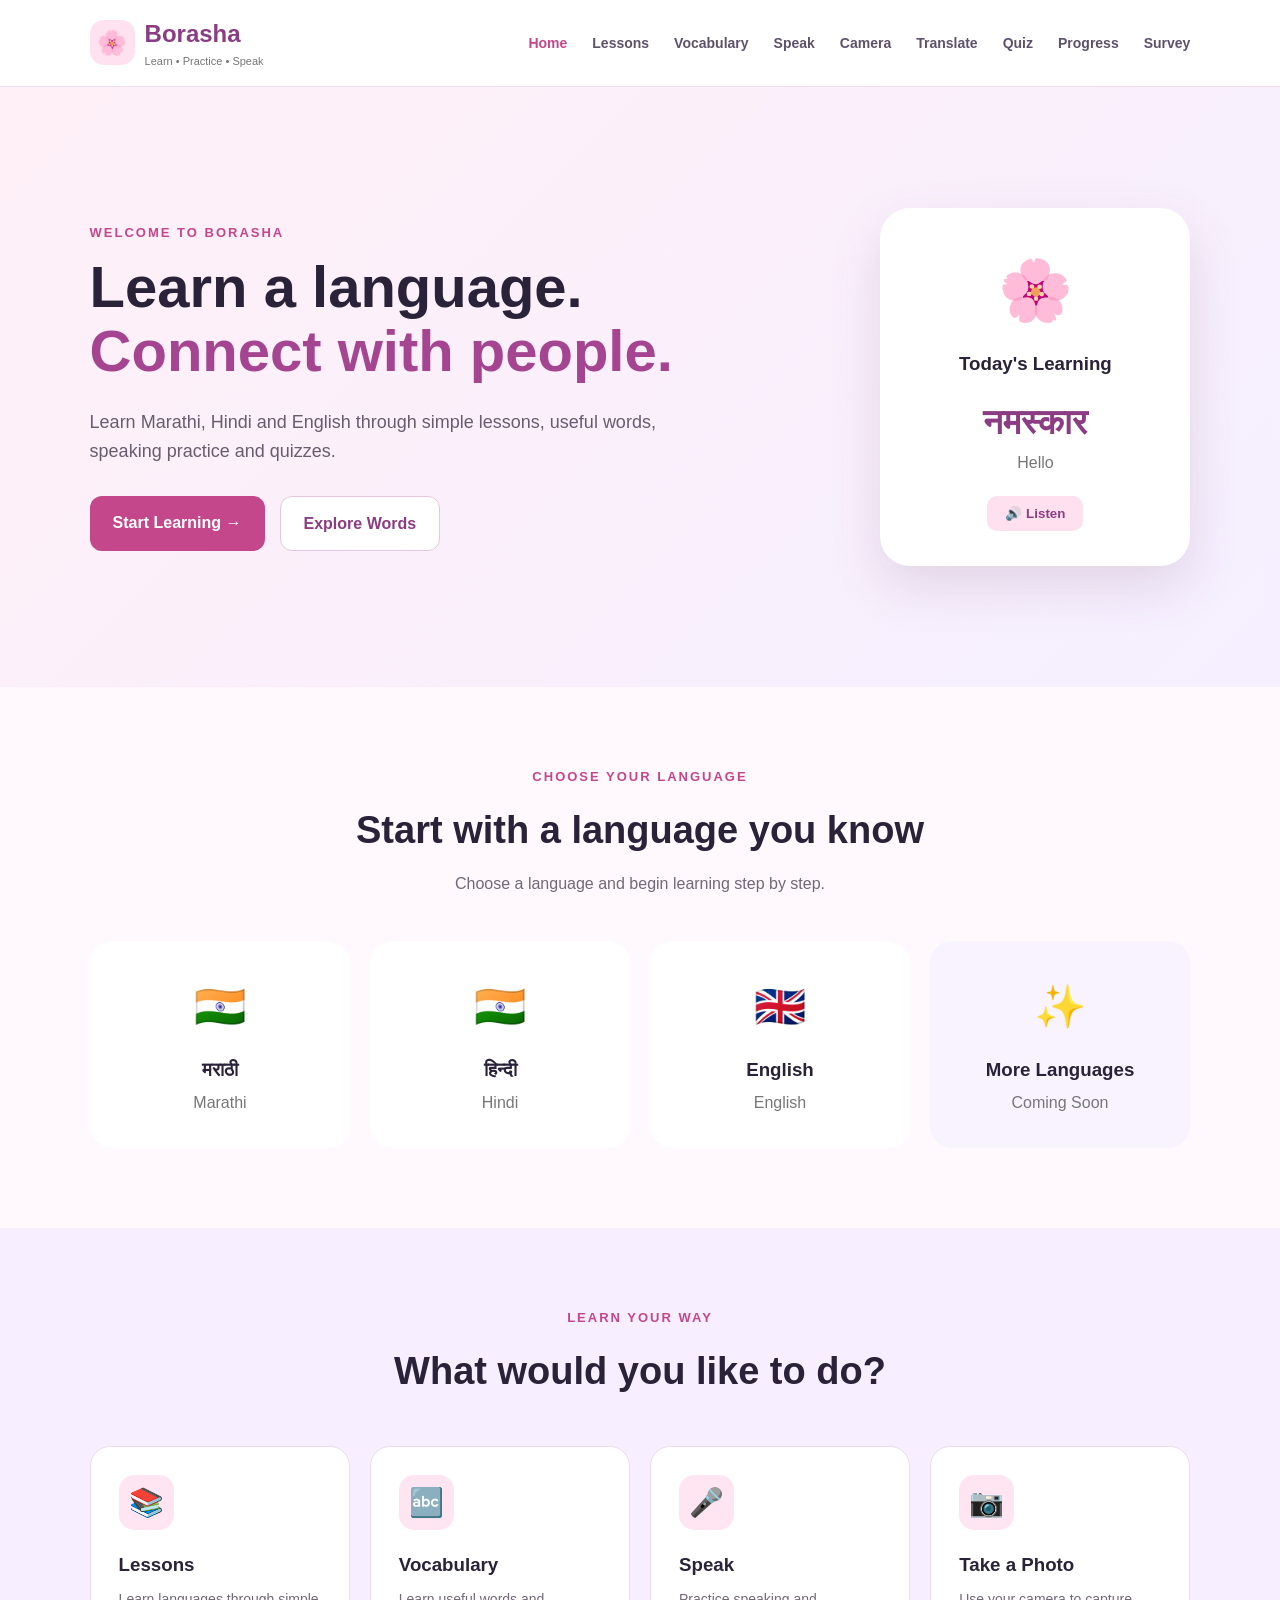
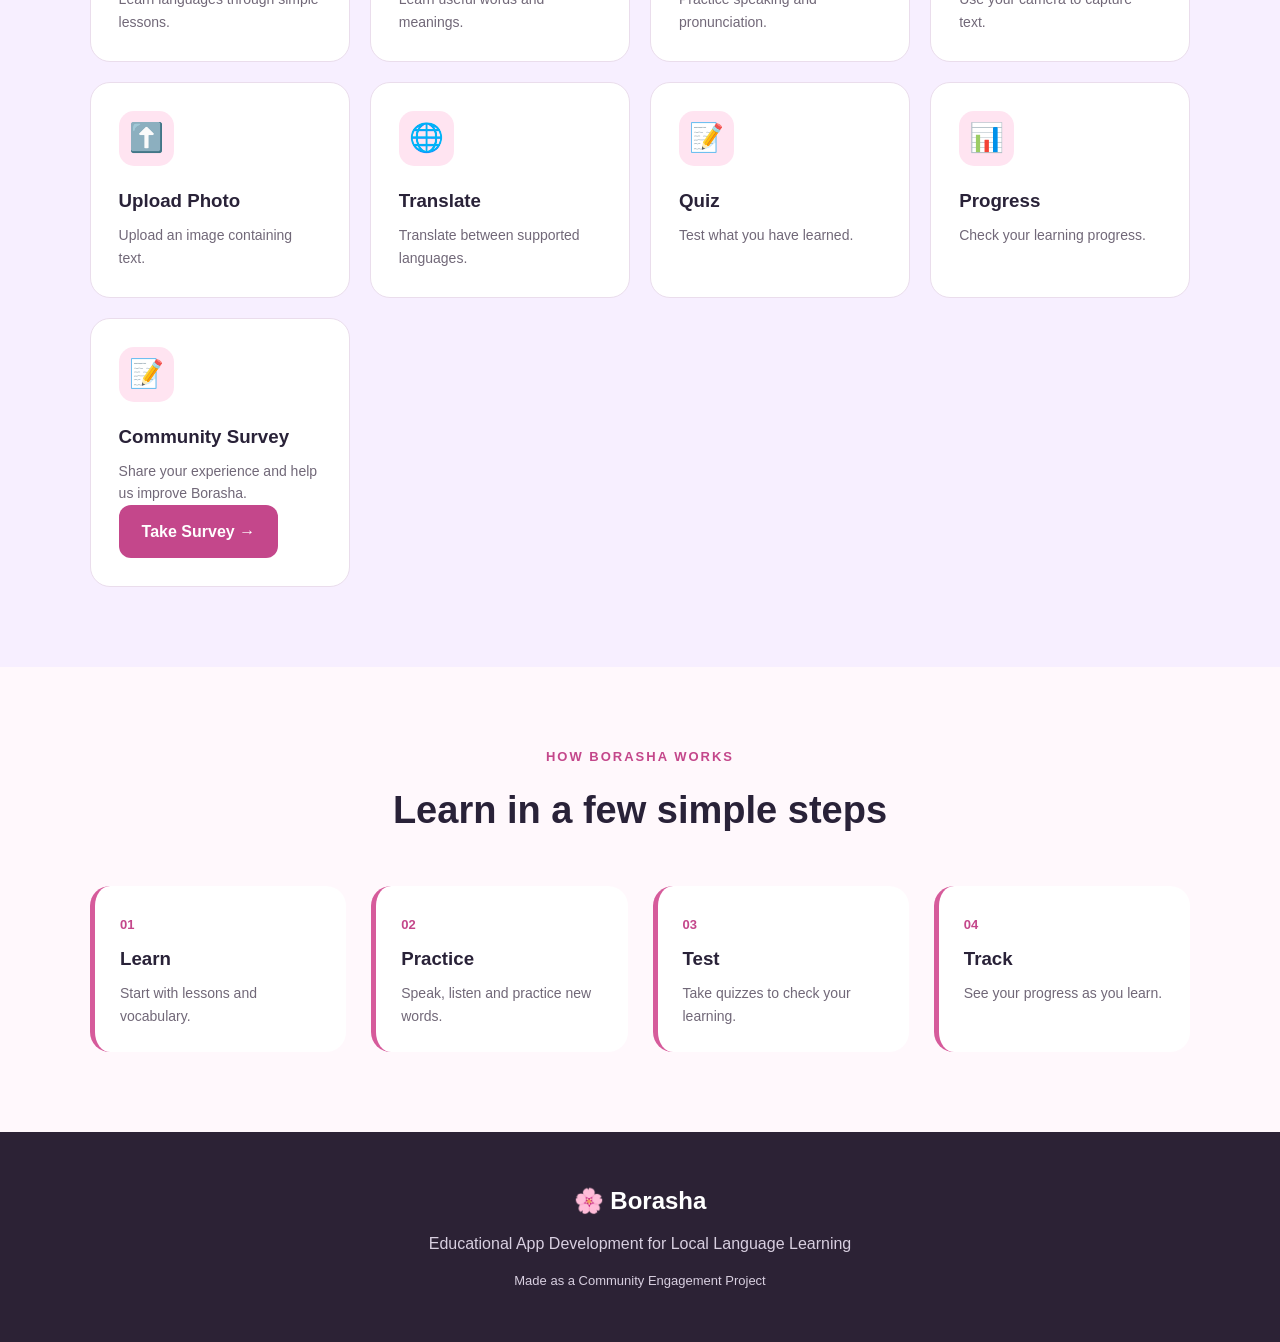
==== index.html @ 523ef082 "Fix Borasha home page layout Updated HTML structure and content for better clarity and organization." ====
<!DOCTYPE html>
<html lang="en">

<head>

    <!-- This tells the browser that the page uses modern HTML -->
    <meta charset="UTF-8">

    <!-- This makes the website responsive on mobile devices -->
    <meta name="viewport" content="width=device-width, initial-scale=1.0">

    <!-- Title displayed on the browser tab -->
    <title>Borasha | Local Language Learning</title>

    <!-- Connect our external CSS file -->
    <link rel="stylesheet" href="css/style.css">

</head>


<body>


    <!-- ================= HEADER ================= -->

    <header class="header">

        <!-- Borasha logo -->

        <div class="logo">

            <span class="logo-icon">🌸</span>

            <div>

                <h1>Borasha</h1>

                <p>
                    Learn • Practice • Speak
                </p>

            </div>

        </div>


        <!-- ================= NAVIGATION MENU ================= -->

        <nav class="navbar">

            <a href="index.html" class="active">
                Home
            </a>

            <a href="lessons.html">
                Lessons
            </a>

            <a href="vocabulary.html">
                Vocabulary
            </a>

            <a href="practice.html">
                Speak
            </a>

            <a href="camera.html">
                Camera
            </a>

            <a href="translator.html">
                Translate
            </a>

            <a href="quiz.html">
                Quiz
            </a>

            <a href="progress.html">
                Progress
            </a>

            <a href="survey.html">
                Survey
            </a>

        </nav>

    </header>


    <!-- ================= MAIN CONTENT ================= -->

    <main>


        <!-- ================= HERO SECTION ================= -->

        <section class="hero">

            <div class="hero-content">

                <p class="small-title">
                    WELCOME TO BORASHA
                </p>


                <h2>

                    Learn a language.

                    <span>
                        Connect with people.
                    </span>

                </h2>


                <p class="hero-text">

                    Learn Marathi, Hindi and English through simple
                    lessons, useful words, speaking practice and quizzes.

                </p>


                <!-- Hero buttons -->

                <div class="hero-buttons">

                    <a
                        href="lessons.html"
                        class="primary-button">

                        Start Learning →

                    </a>


                    <a
                        href="vocabulary.html"
                        class="secondary-button">

                        Explore Words

                    </a>

                </div>

            </div>


            <!-- ================= HERO LEARNING CARD ================= -->

            <div class="hero-card">

                <div class="flower">
                    🌸
                </div>


                <h3>
                    Today's Learning
                </h3>


                <p>
                    नमस्कार
                </p>


                <span>
                    Hello
                </span>


                <button onclick="speakText('नमस्कार')">

                    🔊 Listen

                </button>

            </div>

        </section>


        <!-- ================= LANGUAGE SECTION ================= -->

        <section class="section">


            <div class="section-heading">

                <p class="small-title">
                    CHOOSE YOUR LANGUAGE
                </p>


                <h2>
                    Start with a language you know
                </h2>


                <p>
                    Choose a language and begin learning step by step.
                </p>

            </div>


            <!-- Language cards -->

            <div class="language-grid">


                <!-- Marathi -->

                <div
                    class="language-card"
                    onclick="selectLanguage('Marathi')">

                    <div class="language-icon">
                        🇮🇳
                    </div>


                    <h3>
                        मराठी
                    </h3>


                    <p>
                        Marathi
                    </p>

                </div>


                <!-- Hindi -->

                <div
                    class="language-card"
                    onclick="selectLanguage('Hindi')">

                    <div class="language-icon">
                        🇮🇳
                    </div>


                    <h3>
                        हिन्दी
                    </h3>


                    <p>
                        Hindi
                    </p>

                </div>


                <!-- English -->

                <div
                    class="language-card"
                    onclick="selectLanguage('English')">

                    <div class="language-icon">
                        🇬🇧
                    </div>


                    <h3>
                        English
                    </h3>


                    <p>
                        English
                    </p>

                </div>


                <!-- Coming soon -->

                <div class="language-card coming-soon">

                    <div class="language-icon">
                        ✨
                    </div>


                    <h3>
                        More Languages
                    </h3>


                    <p>
                        Coming Soon
                    </p>

                </div>

            </div>

        </section>


        <!-- ================= FEATURES SECTION ================= -->

        <section class="section colored-section">


            <div class="section-heading">

                <p class="small-title">
                    LEARN YOUR WAY
                </p>


                <h2>
                    What would you like to do?
                </h2>

            </div>


            <!-- ================= FEATURE GRID ================= -->

            <div class="feature-grid">


                <!-- Lessons -->

                <a
                    href="lessons.html"
                    class="feature-card">

                    <div class="feature-icon">
                        📚
                    </div>


                    <h3>
                        Lessons
                    </h3>


                    <p>
                        Learn languages through simple lessons.
                    </p>

                </a>


                <!-- Vocabulary -->

                <a
                    href="vocabulary.html"
                    class="feature-card">

                    <div class="feature-icon">
                        🔤
                    </div>


                    <h3>
                        Vocabulary
                    </h3>


                    <p>
                        Learn useful words and meanings.
                    </p>

                </a>


                <!-- Speaking -->

                <a
                    href="practice.html"
                    class="feature-card">

                    <div class="feature-icon">
                        🎤
                    </div>


                    <h3>
                        Speak
                    </h3>


                    <p>
                        Practice speaking and pronunciation.
                    </p>

                </a>


                <!-- Camera -->

                <a
                    href="camera.html"
                    class="feature-card">

                    <div class="feature-icon">
                        📷
                    </div>


                    <h3>
                        Take a Photo
                    </h3>


                    <p>
                        Use your camera to capture text.
                    </p>

                </a>


                <!-- Upload Photo -->

                <a
                    href="camera.html"
                    class="feature-card">

                    <div class="feature-icon">
                        ⬆️
                    </div>


                    <h3>
                        Upload Photo
                    </h3>


                    <p>
                        Upload an image containing text.
                    </p>

                </a>


                <!-- Translator -->

                <a
                    href="translator.html"
                    class="feature-card">

                    <div class="feature-icon">
                        🌐
                    </div>


                    <h3>
                        Translate
                    </h3>


                    <p>
                        Translate between supported languages.
                    </p>

                </a>


                <!-- Quiz -->

                <a
                    href="quiz.html"
                    class="feature-card">

                    <div class="feature-icon">
                        📝
                    </div>


                    <h3>
                        Quiz
                    </h3>


                    <p>
                        Test what you have learned.
                    </p>

                </a>


                <!-- Progress -->

                <a
                    href="progress.html"
                    class="feature-card">

                    <div class="feature-icon">
                        📊
                    </div>


                    <h3>
                        Progress
                    </h3>


                    <p>
                        Check your learning progress.
                    </p>

                </a>


                <!-- ================= COMMUNITY SURVEY ================= -->

                <div class="feature-card">

                    <div class="feature-icon">
                        📝
                    </div>


                    <h3>
                        Community Survey
                    </h3>


                    <p>
                        Share your experience and help us improve Borasha.
                    </p>


                    <a
                        href="survey.html"
                        class="primary-button">

                        Take Survey →

                    </a>

                </div>


            </div>

        </section>


        <!-- ================= HOW BORASHA WORKS ================= -->

        <section class="section">


            <div class="section-heading">

                <p class="small-title">
                    HOW BORASHA WORKS
                </p>


                <h2>
                    Learn in a few simple steps
                </h2>

            </div>


            <!-- Steps container -->

            <div class="steps">


                <!-- Step 01 -->

                <div class="step">

                    <span>
                        01
                    </span>


                    <h3>
                        Learn
                    </h3>


                    <p>
                        Start with lessons and vocabulary.
                    </p>

                </div>


                <!-- Step 02 -->

                <div class="step">

                    <span>
                        02
                    </span>


                    <h3>
                        Practice
                    </h3>


                    <p>
                        Speak, listen and practice new words.
                    </p>

                </div>


                <!-- Step 03 -->

                <div class="step">

                    <span>
                        03
                    </span>


                    <h3>
                        Test
                    </h3>


                    <p>
                        Take quizzes to check your learning.
                    </p>

                </div>


                <!-- Step 04 -->

                <div class="step">

                    <span>
                        04
                    </span>


                    <h3>
                        Track
                    </h3>


                    <p>
                        See your progress as you learn.
                    </p>

                </div>


            </div>

        </section>

    </main>


    <!-- ================= FOOTER ================= -->

    <footer class="footer">


        <h2>
            🌸 Borasha
        </h2>


        <p>
            Educational App Development for Local Language Learning
        </p>


        <p class="footer-small">
            Made as a Community Engagement Project
        </p>


    </footer>


    <!-- Connect JavaScript -->

    <script src="js/script.js"></script>


</body>

</html>
---- css/style.css ----
/* =========================================================
   BORASHA - MAIN STYLE SHEET
   This file controls the design and appearance of the website.
   ========================================================= */


/* ================= BASIC RESET ================= */

/* Remove default spacing from all elements */
* {
    margin: 0;
    padding: 0;
    box-sizing: border-box;/* =========================================================
   BORASHA INTERACTIVE LESSON PAGE
   ========================================================= */


/* Lesson page header */

.lesson-learning-header {

    padding: 60px 7%;

    text-align: center;

    background: #f8edff;

}


.lesson-learning-header h2 {

    font-size: 42px;

    color: #292238;

    margin: 10px 0;

}


.lesson-learning-header p {

    color: #716878;

}


/* Main lesson area */

.lesson-learning-container {

    max-width: 1000px;

    margin: auto;

    padding: 50px 7%;

}


/* Learning cards */

.learning-card {

    background: white;

    padding: 30px;

    margin-bottom: 30px;

    border-radius: 20px;

    border: 1px solid #eaddec;

    box-shadow:
        0 8px 25px rgba(80, 50, 90, 0.08);

}


.learning-card h2 {

    color: #292238;

    margin-bottom: 10px;

}


.learning-intro {

    color: #716878;

    margin-bottom: 20px;

}


/* Word list */

.word-list {

    display: grid;

    grid-template-columns:
        repeat(2, 1fr);

    gap: 18px;

}


.word-card {

    display: flex;

    justify-content: space-between;

    align-items: center;

    gap: 15px;

    padding: 20px;

    background: #fff0f7;

    border: 1px solid #f1b3cf;

    border-radius: 15px;

}


.word-card h3 {

    margin-bottom: 8px;

    color: #292238;

}


.word-card p {

    margin: 4px 0;

    color: #716878;

}


/* Listen button */

.listen-button {

    border: none;

    background: #c4478b;

    color: white;

    padding: 10px 14px;

    border-radius: 10px;

    cursor: pointer;

    white-space: nowrap;

}


.listen-button:hover {

    opacity: 0.9;

}


/* Sentences */

.sentence-list {

    display: grid;

    gap: 18px;

}


.sentence-card {

    padding: 20px;

    background: #f8edff;

    border-radius: 15px;

    border-left: 5px solid #c4478b;

}


.sentence-card h3 {

    color: #292238;

    margin-bottom: 8px;

}


.sentence-card p {

    color: #716878;

    margin: 5px 0;

}


/* Practice */

.practice-card {

    background: #fff7fb;

}


#questionText {

    font-size: 19px;

    font-weight: bold;

    color: #292238;

    margin: 20px 0;

}


.answer-buttons {

    display: grid;

    grid-template-columns:
        repeat(2, 1fr);

    gap: 15px;

}


.answer-button {

    padding: 14px;

    border: 1px solid #d9a7c2;

    background: white;

    border-radius: 12px;

    cursor: pointer;

    font-size: 16px;

}


.answer-button:hover {

    background: #ffe1ef;

}


.practice-result {

    margin-top: 20px;

    font-weight: bold;

}


.practice-result.correct {

    color: #248a5b;

}


.practice-result.wrong {

    color: #c4478b;

}


/* Complete lesson */

.lesson-complete-box {

    text-align: center;

    padding: 35px;

    background: #ffe1ef;

    border: 1px solid #e68ab6;

    border-radius: 20px;

    margin-bottom: 30px;

}


.lesson-complete-box h2 {

    color: #292238;

}


.lesson-complete-box p {

    color: #716878;

}


.lesson-complete-button {

    border: none;

    background: #c4478b;

    color: white;

    padding: 13px 22px;

    border-radius: 10px;

    cursor: pointer;

    font-size: 16px;

}


.lesson-complete-button:hover {

    opacity: 0.9;

}


#completionMessage {

    color: #b13273;

    font-weight: bold;

    margin-top: 15px;

}


/* Back to lessons */

.back-to-lessons {

    text-align: center;

    margin: 30px 0;

}


/* Mobile design */

@media (max-width: 700px) {

    .lesson-learning-header h2 {

        font-size: 32px;

    }


    .word-list {

        grid-template-columns: 1fr;

    }


    .answer-buttons {

        grid-template-columns: 1fr;

    }


    .word-card {

        align-items: flex-start;

        flex-direction: column;

    }

}
}


/* Basic body design */
body {
    font-family: Arial, Helvetica, sans-serif;
    background: #fff8fc;
    color: #292238;
    line-height: 1.6;
}


/* Remove underline from links */
a {
    text-decoration: none;
    color: inherit;
}


/* ================= HEADER ================= */

.header {
    width: 100%;
    min-height: 75px;

    display: flex;
    align-items: center;
    justify-content: space-between;

    padding: 15px 7%;

    background-color: white;

    border-bottom: 1px solid #f1ddec;

    position: sticky;
    top: 0;
    z-index: 100;
}


/* Logo area */
.logo {
    display: flex;
    align-items: center;
    gap: 10px;
}


/* Flower icon */
.logo-icon {
    width: 45px;
    height: 45px;

    display: flex;
    align-items: center;
    justify-content: center;

    background: #ffe1f0;

    border-radius: 14px;

    font-size: 24px;
}


/* Logo title */
.logo h1 {
    font-size: 24px;
    color: #8b3d83;
}


/* Small text under logo */
.logo p {
    font-size: 11px;
    color: #777;
}


/* Navigation */
.navbar {
    display: flex;
    gap: 25px;
}


/* Navigation links */
.navbar a {
    font-size: 14px;
    font-weight: bold;
    color: #5e526b;

    transition: 0.3s;
}


/* Navigation hover effect */
.navbar a:hover,
.navbar a.active {
    color: #c4478b;
}


/* ================= HERO ================= */

.hero {
    min-height: 600px;

    padding: 80px 7%;

    display: flex;
    align-items: center;
    justify-content: space-between;
    gap: 50px;

    background:
        linear-gradient(
            135deg,
            #fff0f7,
            #f5efff
        );
}


/* Hero content */
.hero-content {
    max-width: 650px;
}


/* Small uppercase title */
.small-title {
    color: #c4478b;
    font-size: 13px;
    font-weight: bold;
    letter-spacing: 2px;
    margin-bottom: 12px;
}


/* Main hero heading */
.hero h2 {
    font-size: 58px;
    line-height: 1.1;
    margin-bottom: 25px;
}


/* Colored heading part */
.hero h2 span {
    display: block;
    color: #a54491;
}


/* Hero paragraph */
.hero-text {
    max-width: 570px;

    font-size: 18px;

    color: #665d6e;

    margin-bottom: 30px;
}


/* Hero buttons */
.hero-buttons {
    display: flex;
    gap: 15px;
    flex-wrap: wrap;
}


/* Main button */
.primary-button,
.secondary-button {
    padding: 14px 23px;

    border-radius: 12px;

    font-weight: bold;

    display: inline-block;

    transition: 0.3s;
}


/* Pink button */
.primary-button {
    background: #c4478b;
    color: white;
}


/* Pink button hover */
.primary-button:hover {
    background: #a93674;
    transform: translateY(-2px);
}


/* White button */
.secondary-button {
    background: white;

    color: #8b3d83;

    border: 1px solid #e3c8df;
}


/* White button hover */
.secondary-button:hover {
    transform: translateY(-2px);
}


/* ================= HERO CARD ================= */

.hero-card {
    width: 310px;

    padding: 35px;

    background: white;

    border-radius: 30px;

    text-align: center;

    box-shadow: 0 20px 50px rgba(110, 65, 100, 0.15);
}


/* Flower inside hero card */
.flower {
    font-size: 60px;
    margin-bottom: 10px;
}


.hero-card h3 {
    margin-bottom: 15px;
}


.hero-card p {
    font-size: 35px;
    font-weight: bold;
    color: #8b3d83;
}


.hero-card span {
    display: block;

    color: #777;

    margin-bottom: 20px;
}


/* Listen button */
.hero-card button {
    border: none;

    background: #ffe0ef;

    color: #8b3d83;

    padding: 10px 18px;

    border-radius: 10px;

    cursor: pointer;

    font-weight: bold;
}


/* ================= GENERAL SECTIONS ================= */

.section {
    padding: 80px 7%;
}


/* Section heading */
.section-heading {
    text-align: center;

    max-width: 700px;

    margin: 0 auto 45px;
}


.section-heading h2 {
    font-size: 38px;

    margin-bottom: 10px;
}


.section-heading p:not(.small-title) {
    color: #716878;
}


/* ================= LANGUAGE CARDS ================= */

.language-grid {
    display: grid;

    grid-template-columns: repeat(4, 1fr);

    gap: 20px;

    max-width: 1100px;

    margin: auto;
}


.language-card {
    padding: 30px 20px;

    background: white;

    border-radius: 22px;

    text-align: center;

    border: 2px solid transparent;

    cursor: pointer;

    transition: 0.3s;
}


.language-card:hover {
    transform: translateY(-7px);

    border-color: #efb6d6;

    box-shadow: 0 15px 30px rgba(120, 70, 120, 0.12);
}


.language-icon {
    font-size: 42px;

    margin-bottom: 15px;
}


.language-card h3 {
    margin-bottom: 5px;
}


.language-card p {
    color: #777;
}


/* Coming soon card */
.coming-soon {
    background: #f8f3ff;
}


/* ================= COLORED SECTION ================= */

.colored-section {
    background: #f7efff;
}


/* ================= FEATURE GRID ================= */

.feature-grid {
    display: grid;

    grid-template-columns: repeat(4, 1fr);

    gap: 20px;
}


.feature-card {
    background: white;

    padding: 28px;

    border-radius: 20px;

    border: 1px solid #eaddec;

    transition: 0.3s;
}


.feature-card:hover {
    transform: translateY(-6px);

    box-shadow: 0 15px 30px rgba(110, 65, 100, 0.12);
}


.feature-icon {
    width: 55px;
    height: 55px;

    display: flex;
    align-items: center;
    justify-content: center;

    background: #ffe4f1;

    border-radius: 15px;

    font-size: 28px;

    margin-bottom: 20px;
}


.feature-card h3 {
    margin-bottom: 8px;
}


.feature-card p {
    color: #716878;

    font-size: 14px;
}


/* ================= STEPS ================= */

.steps {
    max-width: 1100px;

    margin: auto;

    display: grid;

    grid-template-columns: repeat(4, 1fr);

    gap: 25px;
}


.step {
    padding: 25px;

    background: white;

    border-radius: 20px;

    border-left: 5px solid #d65b9b;
}


.step span {
    color: #c4478b;

    font-size: 13px;

    font-weight: bold;
}


.step h3 {
    margin: 8px 0;
}


.step p {
    color: #716878;

    font-size: 14px;
}


/* ================= FOOTER ================= */

.footer {
    background: #2c2235;

    color: white;

    text-align: center;

    padding: 50px 20px;
}


.footer h2 {
    margin-bottom: 10px;
}


.footer p {
    color: #d8cfe0;
}


.footer-small {
    margin-top: 15px;

    font-size: 13px;
}


/* ================= RESPONSIVE DESIGN ================= */

/* Tablet */
@media (max-width: 900px) {

    .hero {
        flex-direction: column;

        text-align: center;
    }


    .hero-text {
        margin-left: auto;
        margin-right: auto;
    }


    .hero-buttons {
        justify-content: center;
    }


    .language-grid {
        grid-template-columns: repeat(2, 1fr);
    }


    .feature-grid {
        grid-template-columns: repeat(2, 1fr);
    }


    .steps {
        grid-template-columns: repeat(2, 1fr);
    }


    .navbar {
        display: none;
    }

}


/* Mobile */
@media (max-width: 600px) {

    .header {
        padding: 12px 5%;
    }


    .hero {
        padding: 60px 5%;
    }


    .hero h2 {
        font-size: 40px;
    }


    .hero-card {
        width: 100%;
        max-width: 310px;
    }


    .section {
        padding: 60px 5%;
    }


    .section-heading h2 {
        font-size: 30px;
    }


    .language-grid,
    .feature-grid,
    .steps {
        grid-template-columns: 1fr;
    }

}
/* =========================================================
   BORASHA COMMUNITY SURVEY
   Styles for the Google Form survey page
   ========================================================= */


/* Main survey section */

.survey-section {

    padding: 70px 7%;

    background:
        linear-gradient(
            135deg,
            #fff0f7,
            #f5efff
        );

    min-height: 100vh;

}


/* Survey introduction */

.survey-header {

    max-width: 850px;

    margin: 0 auto 35px;

    text-align: center;

}


/* Small heading */

.survey-label {

    color: #c4478b;

    font-size: 13px;

    font-weight: bold;

    letter-spacing: 2px;

    margin-bottom: 10px;

}


/* Main survey heading */

.survey-header h2 {

    font-size: 42px;

    color: #292238;

    margin-bottom: 18px;

}


/* Survey description */

.survey-subtitle {

    max-width: 700px;

    margin: 0 auto 18px;

    font-size: 18px;

    color: #665d6e;

}


/* Marathi and Hindi text */

.survey-language {

    max-width: 750px;

    margin: 10px auto;

    font-size: 16px;

    color: #665d6e;

}


/* Feedback note */

.survey-note {

    max-width: 650px;

    margin: 30px auto 0;

    padding: 18px 25px;

    background: white;

    border-left: 5px solid #c4478b;

    border-radius: 12px;

    box-shadow: 0 5px 20px rgba(80, 50, 90, 0.08);

}


.survey-note strong {

    color: #a54491;

    font-size: 17px;

}


.survey-note p {

    margin-top: 5px;

    color: #665d6e;

}


/* Google Form container */

.google-form-container {

    width: 100%;

    max-width: 900px;

    margin: 0 auto;

    background: white;

    border-radius: 18px;

    overflow: hidden;

    box-shadow:
        0 10px 35px rgba(80, 50, 90, 0.12);

}


/* Google Form */

.google-form-container iframe {

    display: block;

    width: 100%;

    min-height: 1900px;

    border: none;

}


/* Survey page responsive design */

@media (max-width: 900px) {

    .survey-section {

        padding: 60px 5%;

    }

    .survey-header h2 {

        font-size: 34px;

    }

    .google-form-container iframe {

        min-height: 2000px;

    }

}


@media (max-width: 600px) {

    .survey-section {

        padding: 45px 4%;

    }

    .survey-header h2 {

        font-size: 28px;

    }

    .survey-subtitle {

        font-size: 16px;

    }

    .survey-language {

        font-size: 15px;

    }

    .survey-note {

        padding: 15px;

    }

    .google-form-container {

        border-radius: 12px;

    }

    .google-form-container iframe {

        min-height: 2100px;

    }

}
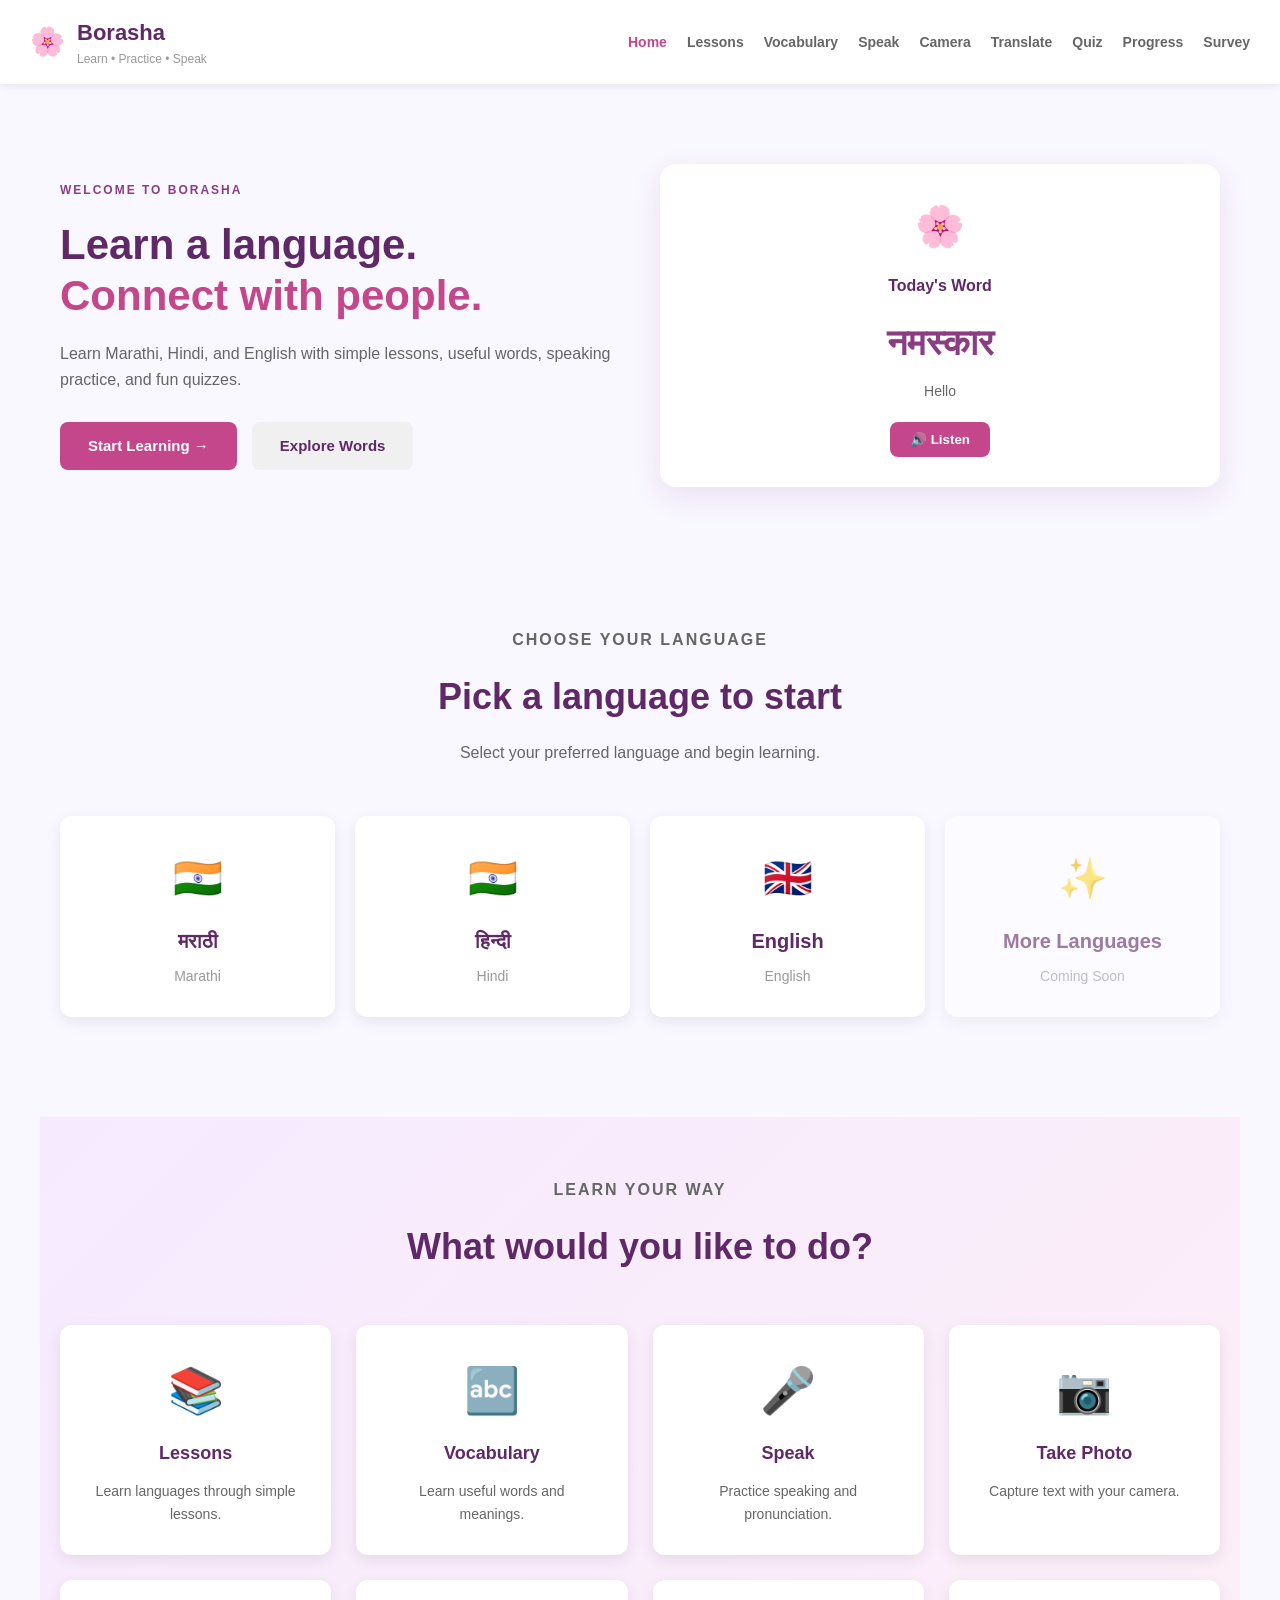
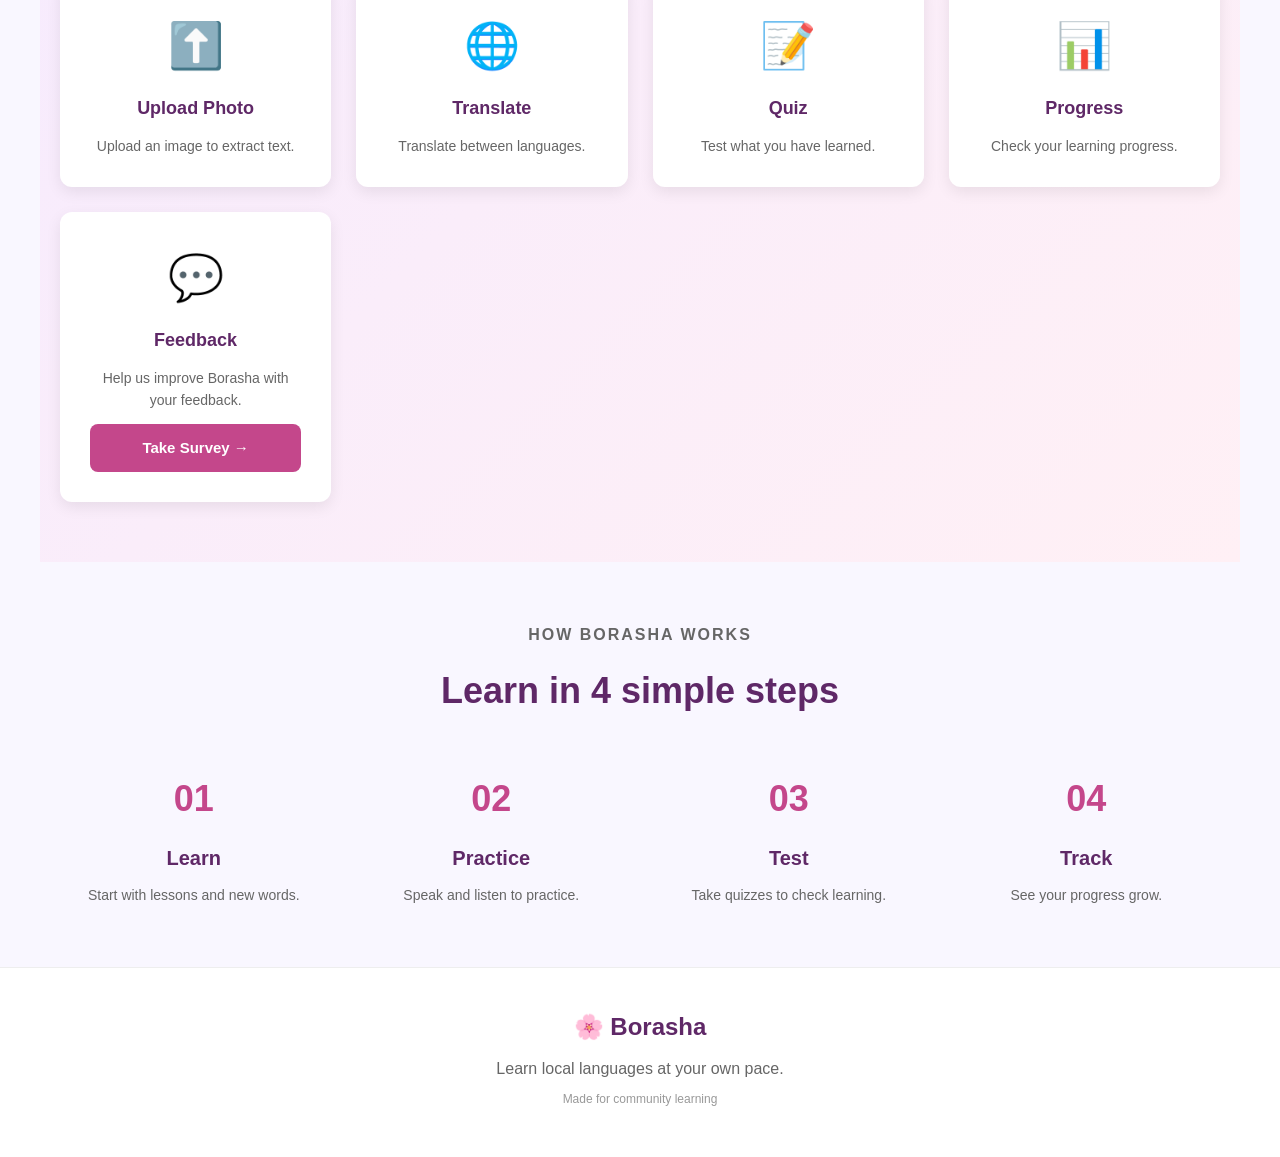
==== commit d8d14b89: "index file Updated the title, added styles, and improved layout for header and sections." ====
--- a/index.html
+++ b/index.html
@@ -1,699 +1,593 @@
 <!DOCTYPE html>
 <html lang="en">
-
 <head>
-
-    <!-- This tells the browser that the page uses modern HTML -->
     <meta charset="UTF-8">
-
-    <!-- This makes the website responsive on mobile devices -->
     <meta name="viewport" content="width=device-width, initial-scale=1.0">
-
-    <!-- Title displayed on the browser tab -->
-    <title>Borasha | Local Language Learning</title>
-
-    <!-- Connect our external CSS file -->
-    <link rel="stylesheet" href="css/style.css">
-
+    <title>Borasha | Learn Local Languages</title>
+
+    <style>
+        * {
+            margin: 0;
+            padding: 0;
+            box-sizing: border-box;
+        }
+
+        body {
+            font-family: 'Segoe UI', Tahoma, Geneva, Verdana, sans-serif;
+            background: #f9f7ff;
+            color: #333;
+            line-height: 1.6;
+        }
+
+        header {
+            background: white;
+            padding: 15px 30px;
+            display: flex;
+            justify-content: space-between;
+            align-items: center;
+            box-shadow: 0 2px 8px rgba(0, 0, 0, 0.08);
+            position: sticky;
+            top: 0;
+            z-index: 100;
+        }
+
+        .logo {
+            display: flex;
+            align-items: center;
+            gap: 12px;
+        }
+
+        .logo h1 {
+            font-size: 22px;
+            color: #5f2867;
+            margin: 0;
+        }
+
+        .logo p {
+            font-size: 12px;
+            color: #999;
+            margin: 0;
+        }
+
+        nav {
+            display: flex;
+            gap: 20px;
+            flex-wrap: wrap;
+        }
+
+        nav a {
+            text-decoration: none;
+            color: #666;
+            font-weight: 600;
+            font-size: 14px;
+            transition: all 0.3s;
+        }
+
+        nav a:hover,
+        nav a.active {
+            color: #c4478b;
+        }
+
+        main {
+            max-width: 1200px;
+            margin: 0 auto;
+        }
+
+        section {
+            padding: 60px 20px;
+        }
+
+        .hero {
+            display: grid;
+            grid-template-columns: 1fr 1fr;
+            gap: 40px;
+            align-items: center;
+            padding: 80px 20px;
+        }
+
+        .hero-content h2 {
+            font-size: 42px;
+            color: #5f2867;
+            margin: 20px 0;
+            line-height: 1.2;
+        }
+
+        .hero-content h2 span {
+            color: #c4478b;
+        }
+
+        .label {
+            color: #8b3d83;
+            font-weight: bold;
+            font-size: 12px;
+            letter-spacing: 2px;
+            text-transform: uppercase;
+            margin-bottom: 10px;
+        }
+
+        .hero-text {
+            font-size: 16px;
+            color: #666;
+            margin-bottom: 30px;
+        }
+
+        .button-group {
+            display: flex;
+            gap: 15px;
+            flex-wrap: wrap;
+        }
+
+        .btn {
+            padding: 12px 28px;
+            border: none;
+            border-radius: 8px;
+            text-decoration: none;
+            font-weight: bold;
+            cursor: pointer;
+            transition: all 0.3s;
+            display: inline-block;
+            font-size: 15px;
+        }
+
+        .btn-primary {
+            background: #c4478b;
+            color: white;
+        }
+
+        .btn-primary:hover {
+            background: #a83670;
+            transform: translateY(-2px);
+            box-shadow: 0 5px 15px rgba(196, 71, 139, 0.3);
+        }
+
+        .btn-secondary {
+            background: #f0f0f0;
+            color: #5f2867;
+        }
+
+        .btn-secondary:hover {
+            background: #e0e0e0;
+            transform: translateY(-2px);
+        }
+
+        .hero-card {
+            background: white;
+            border-radius: 16px;
+            padding: 30px;
+            text-align: center;
+            box-shadow: 0 10px 30px rgba(95, 40, 103, 0.1);
+        }
+
+        .hero-card .flower {
+            font-size: 40px;
+            margin-bottom: 15px;
+        }
+
+        .hero-card h3 {
+            color: #5f2867;
+            font-size: 16px;
+            margin-bottom: 15px;
+        }
+
+        .hero-card p {
+            font-size: 36px;
+            color: #8b3d83;
+            font-weight: bold;
+            margin-bottom: 8px;
+        }
+
+        .hero-card span {
+            display: block;
+            color: #666;
+            font-size: 14px;
+            margin-bottom: 20px;
+        }
+
+        .hero-card button {
+            background: #c4478b;
+            color: white;
+            border: none;
+            padding: 10px 20px;
+            border-radius: 8px;
+            cursor: pointer;
+            font-weight: bold;
+            transition: all 0.3s;
+        }
+
+        .hero-card button:hover {
+            background: #a83670;
+            transform: scale(1.05);
+        }
+
+        .section-heading {
+            text-align: center;
+            margin-bottom: 50px;
+        }
+
+        .section-heading h2 {
+            font-size: 36px;
+            color: #5f2867;
+            margin: 15px 0;
+        }
+
+        .section-heading p {
+            color: #666;
+            font-size: 16px;
+            max-width: 500px;
+            margin: 0 auto;
+        }
+
+        .language-grid {
+            display: grid;
+            grid-template-columns: repeat(auto-fit, minmax(200px, 1fr));
+            gap: 20px;
+            margin-bottom: 40px;
+        }
+
+        .language-card {
+            background: white;
+            padding: 30px 20px;
+            border-radius: 12px;
+            text-align: center;
+            cursor: pointer;
+            transition: all 0.3s;
+            box-shadow: 0 5px 15px rgba(0, 0, 0, 0.08);
+        }
+
+        .language-card:hover {
+            transform: translateY(-5px);
+            box-shadow: 0 10px 25px rgba(196, 71, 139, 0.2);
+            background: #f5eaff;
+        }
+
+        .language-card.coming-soon {
+            opacity: 0.6;
+            cursor: not-allowed;
+        }
+
+        .language-icon {
+            font-size: 40px;
+            margin-bottom: 15px;
+        }
+
+        .language-card h3 {
+            font-size: 20px;
+            color: #5f2867;
+            margin-bottom: 8px;
+        }
+
+        .language-card p {
+            color: #999;
+            font-size: 14px;
+        }
+
+        .colored-section {
+            background: linear-gradient(135deg, #f5eaff 0%, #fff0f5 100%);
+        }
+
+        .feature-grid {
+            display: grid;
+            grid-template-columns: repeat(auto-fit, minmax(250px, 1fr));
+            gap: 25px;
+        }
+
+        .feature-card {
+            background: white;
+            padding: 30px;
+            border-radius: 12px;
+            text-align: center;
+            text-decoration: none;
+            transition: all 0.3s;
+            box-shadow: 0 5px 15px rgba(0, 0, 0, 0.08);
+            display: flex;
+            flex-direction: column;
+            gap: 12px;
+        }
+
+        .feature-card:hover {
+            transform: translateY(-8px);
+            box-shadow: 0 15px 35px rgba(196, 71, 139, 0.2);
+        }
+
+        .feature-icon {
+            font-size: 45px;
+        }
+
+        .feature-card h3 {
+            color: #5f2867;
+            font-size: 18px;
+        }
+
+        .feature-card p {
+            color: #666;
+            font-size: 14px;
+        }
+
+        .steps {
+            display: grid;
+            grid-template-columns: repeat(auto-fit, minmax(200px, 1fr));
+            gap: 30px;
+        }
+
+        .step {
+            text-align: center;
+        }
+
+        .step span {
+            display: inline-block;
+            font-size: 36px;
+            font-weight: bold;
+            color: #c4478b;
+            margin-bottom: 15px;
+        }
+
+        .step h3 {
+            color: #5f2867;
+            font-size: 20px;
+            margin-bottom: 10px;
+        }
+
+        .step p {
+            color: #666;
+            font-size: 14px;
+        }
+
+        footer {
+            background: white;
+            text-align: center;
+            padding: 40px 20px;
+            border-top: 1px solid #eee;
+            color: #666;
+        }
+
+        footer h2 {
+            color: #5f2867;
+            margin-bottom: 10px;
+            font-size: 24px;
+        }
+
+        footer p {
+            margin-bottom: 8px;
+        }
+
+        .footer-small {
+            font-size: 12px;
+            color: #999;
+        }
+
+        @media (max-width: 768px) {
+            .hero {
+                grid-template-columns: 1fr;
+                padding: 40px 20px;
+            }
+
+            .hero-content h2 {
+                font-size: 28px;
+            }
+
+            nav {
+                gap: 10px;
+                font-size: 12px;
+            }
+
+            nav a {
+                font-size: 12px;
+            }
+
+            .section-heading h2 {
+                font-size: 28px;
+            }
+
+            .button-group {
+                flex-direction: column;
+            }
+
+            .btn {
+                width: 100%;
+                text-align: center;
+            }
+
+            section {
+                padding: 40px 15px;
+            }
+        }
+    </style>
 </head>
-
-
 <body>
 
-
-    <!-- ================= HEADER ================= -->
-
-    <header class="header">
-
-        <!-- Borasha logo -->
-
+    <header>
         <div class="logo">
-
-            <span class="logo-icon">🌸</span>
-
+            <span style="font-size: 28px;">🌸</span>
             <div>
-
                 <h1>Borasha</h1>
-
-                <p>
-                    Learn • Practice • Speak
+                <p>Learn • Practice • Speak</p>
+            </div>
+        </div>
+
+        <nav>
+            <a href="index.html" class="active">Home</a>
+            <a href="lessons.html">Lessons</a>
+            <a href="vocabulary.html">Vocabulary</a>
+            <a href="practice.html">Speak</a>
+            <a href="camera.html">Camera</a>
+            <a href="translator.html">Translate</a>
+            <a href="quiz.html">Quiz</a>
+            <a href="progress.html">Progress</a>
+            <a href="survey.html">Survey</a>
+        </nav>
+    </header>
+
+    <main>
+
+        <!-- Hero Section -->
+        <section class="hero">
+            <div class="hero-content">
+                <p class="label">Welcome to Borasha</p>
+
+                <h2>Learn a language.<br><span>Connect with people.</span></h2>
+
+                <p class="hero-text">
+                    Learn Marathi, Hindi, and English with simple lessons, useful words, speaking practice, and fun quizzes.
                 </p>
 
-            </div>
-
-        </div>
-
-
-        <!-- ================= NAVIGATION MENU ================= -->
-
-        <nav class="navbar">
-
-            <a href="index.html" class="active">
-                Home
-            </a>
-
-            <a href="lessons.html">
-                Lessons
-            </a>
-
-            <a href="vocabulary.html">
-                Vocabulary
-            </a>
-
-            <a href="practice.html">
-                Speak
-            </a>
-
-            <a href="camera.html">
-                Camera
-            </a>
-
-            <a href="translator.html">
-                Translate
-            </a>
-
-            <a href="quiz.html">
-                Quiz
-            </a>
-
-            <a href="progress.html">
-                Progress
-            </a>
-
-            <a href="survey.html">
-                Survey
-            </a>
-
-        </nav>
-
-    </header>
-
-
-    <!-- ================= MAIN CONTENT ================= -->
-
-    <main>
-
-
-        <!-- ================= HERO SECTION ================= -->
-
-        <section class="hero">
-
-            <div class="hero-content">
-
-                <p class="small-title">
-                    WELCOME TO BORASHA
-                </p>
-
-
-                <h2>
-
-                    Learn a language.
-
-                    <span>
-                        Connect with people.
-                    </span>
-
-                </h2>
-
-
-                <p class="hero-text">
-
-                    Learn Marathi, Hindi and English through simple
-                    lessons, useful words, speaking practice and quizzes.
-
-                </p>
-
-
-                <!-- Hero buttons -->
-
-                <div class="hero-buttons">
-
-                    <a
-                        href="lessons.html"
-                        class="primary-button">
-
-                        Start Learning →
-
-                    </a>
-
-
-                    <a
-                        href="vocabulary.html"
-                        class="secondary-button">
-
-                        Explore Words
-
-                    </a>
-
-                </div>
-
-            </div>
-
-
-            <!-- ================= HERO LEARNING CARD ================= -->
+                <div class="button-group">
+                    <a href="lessons.html" class="btn btn-primary">Start Learning →</a>
+                    <a href="vocabulary.html" class="btn btn-secondary">Explore Words</a>
+                </div>
+            </div>
 
             <div class="hero-card">
-
-                <div class="flower">
-                    🌸
-                </div>
-
-
-                <h3>
-                    Today's Learning
-                </h3>
-
-
-                <p>
-                    नमस्कार
-                </p>
-
-
-                <span>
-                    Hello
-                </span>
-
-
-                <button onclick="speakText('नमस्कार')">
-
-                    🔊 Listen
-
-                </button>
-
-            </div>
-
+                <div class="flower">🌸</div>
+                <h3>Today's Word</h3>
+                <p>नमस्कार</p>
+                <span>Hello</span>
+                <button onclick="speakText('नमस्कार')">🔊 Listen</button>
+            </div>
         </section>
 
-
-        <!-- ================= LANGUAGE SECTION ================= -->
-
-        <section class="section">
-
-
+        <!-- Choose Language Section -->
+        <section>
             <div class="section-heading">
-
-                <p class="small-title">
-                    CHOOSE YOUR LANGUAGE
-                </p>
-
-
-                <h2>
-                    Start with a language you know
-                </h2>
-
-
-                <p>
-                    Choose a language and begin learning step by step.
-                </p>
-
-            </div>
-
-
-            <!-- Language cards -->
+                <p class="label">Choose Your Language</p>
+                <h2>Pick a language to start</h2>
+                <p>Select your preferred language and begin learning.</p>
+            </div>
 
             <div class="language-grid">
-
-
-                <!-- Marathi -->
-
-                <div
-                    class="language-card"
-                    onclick="selectLanguage('Marathi')">
-
-                    <div class="language-icon">
-                        🇮🇳
-                    </div>
-
-
-                    <h3>
-                        मराठी
-                    </h3>
-
-
-                    <p>
-                        Marathi
-                    </p>
-
-                </div>
-
-
-                <!-- Hindi -->
-
-                <div
-                    class="language-card"
-                    onclick="selectLanguage('Hindi')">
-
-                    <div class="language-icon">
-                        🇮🇳
-                    </div>
-
-
-                    <h3>
-                        हिन्दी
-                    </h3>
-
-
-                    <p>
-                        Hindi
-                    </p>
-
-                </div>
-
-
-                <!-- English -->
-
-                <div
-                    class="language-card"
-                    onclick="selectLanguage('English')">
-
-                    <div class="language-icon">
-                        🇬🇧
-                    </div>
-
-
-                    <h3>
-                        English
-                    </h3>
-
-
-                    <p>
-                        English
-                    </p>
-
-                </div>
-
-
-                <!-- Coming soon -->
+                <div class="language-card" onclick="selectLanguage('Marathi')">
+                    <div class="language-icon">🇮🇳</div>
+                    <h3>मराठी</h3>
+                    <p>Marathi</p>
+                </div>
+
+                <div class="language-card" onclick="selectLanguage('Hindi')">
+                    <div class="language-icon">🇮🇳</div>
+                    <h3>हिन्दी</h3>
+                    <p>Hindi</p>
+                </div>
+
+                <div class="language-card" onclick="selectLanguage('English')">
+                    <div class="language-icon">🇬🇧</div>
+                    <h3>English</h3>
+                    <p>English</p>
+                </div>
 
                 <div class="language-card coming-soon">
-
-                    <div class="language-icon">
-                        ✨
-                    </div>
-
-
-                    <h3>
-                        More Languages
-                    </h3>
-
-
-                    <p>
-                        Coming Soon
-                    </p>
-
-                </div>
-
-            </div>
-
+                    <div class="language-icon">✨</div>
+                    <h3>More Languages</h3>
+                    <p>Coming Soon</p>
+                </div>
+            </div>
         </section>
 
-
-        <!-- ================= FEATURES SECTION ================= -->
-
-        <section class="section colored-section">
-
-
+        <!-- Features Section -->
+        <section class="colored-section">
             <div class="section-heading">
-
-                <p class="small-title">
-                    LEARN YOUR WAY
-                </p>
-
-
-                <h2>
-                    What would you like to do?
-                </h2>
-
-            </div>
-
-
-            <!-- ================= FEATURE GRID ================= -->
+                <p class="label">Learn Your Way</p>
+                <h2>What would you like to do?</h2>
+            </div>
 
             <div class="feature-grid">
-
-
-                <!-- Lessons -->
-
-                <a
-                    href="lessons.html"
-                    class="feature-card">
-
-                    <div class="feature-icon">
-                        📚
-                    </div>
-
-
-                    <h3>
-                        Lessons
-                    </h3>
-
-
-                    <p>
-                        Learn languages through simple lessons.
-                    </p>
-
-                </a>
-
-
-                <!-- Vocabulary -->
-
-                <a
-                    href="vocabulary.html"
-                    class="feature-card">
-
-                    <div class="feature-icon">
-                        🔤
-                    </div>
-
-
-                    <h3>
-                        Vocabulary
-                    </h3>
-
-
-                    <p>
-                        Learn useful words and meanings.
-                    </p>
-
-                </a>
-
-
-                <!-- Speaking -->
-
-                <a
-                    href="practice.html"
-                    class="feature-card">
-
-                    <div class="feature-icon">
-                        🎤
-                    </div>
-
-
-                    <h3>
-                        Speak
-                    </h3>
-
-
-                    <p>
-                        Practice speaking and pronunciation.
-                    </p>
-
-                </a>
-
-
-                <!-- Camera -->
-
-                <a
-                    href="camera.html"
-                    class="feature-card">
-
-                    <div class="feature-icon">
-                        📷
-                    </div>
-
-
-                    <h3>
-                        Take a Photo
-                    </h3>
-
-
-                    <p>
-                        Use your camera to capture text.
-                    </p>
-
-                </a>
-
-
-                <!-- Upload Photo -->
-
-                <a
-                    href="camera.html"
-                    class="feature-card">
-
-                    <div class="feature-icon">
-                        ⬆️
-                    </div>
-
-
-                    <h3>
-                        Upload Photo
-                    </h3>
-
-
-                    <p>
-                        Upload an image containing text.
-                    </p>
-
-                </a>
-
-
-                <!-- Translator -->
-
-                <a
-                    href="translator.html"
-                    class="feature-card">
-
-                    <div class="feature-icon">
-                        🌐
-                    </div>
-
-
-                    <h3>
-                        Translate
-                    </h3>
-
-
-                    <p>
-                        Translate between supported languages.
-                    </p>
-
-                </a>
-
-
-                <!-- Quiz -->
-
-                <a
-                    href="quiz.html"
-                    class="feature-card">
-
-                    <div class="feature-icon">
-                        📝
-                    </div>
-
-
-                    <h3>
-                        Quiz
-                    </h3>
-
-
-                    <p>
-                        Test what you have learned.
-                    </p>
-
-                </a>
-
-
-                <!-- Progress -->
-
-                <a
-                    href="progress.html"
-                    class="feature-card">
-
-                    <div class="feature-icon">
-                        📊
-                    </div>
-
-
-                    <h3>
-                        Progress
-                    </h3>
-
-
-                    <p>
-                        Check your learning progress.
-                    </p>
-
-                </a>
-
-
-                <!-- ================= COMMUNITY SURVEY ================= -->
+                <a href="lessons.html" class="feature-card">
+                    <div class="feature-icon">📚</div>
+                    <h3>Lessons</h3>
+                    <p>Learn languages through simple lessons.</p>
+                </a>
+
+                <a href="vocabulary.html" class="feature-card">
+                    <div class="feature-icon">🔤</div>
+                    <h3>Vocabulary</h3>
+                    <p>Learn useful words and meanings.</p>
+                </a>
+
+                <a href="practice.html" class="feature-card">
+                    <div class="feature-icon">🎤</div>
+                    <h3>Speak</h3>
+                    <p>Practice speaking and pronunciation.</p>
+                </a>
+
+                <a href="camera.html" class="feature-card">
+                    <div class="feature-icon">📷</div>
+                    <h3>Take Photo</h3>
+                    <p>Capture text with your camera.</p>
+                </a>
+
+                <a href="camera.html" class="feature-card">
+                    <div class="feature-icon">⬆️</div>
+                    <h3>Upload Photo</h3>
+                    <p>Upload an image to extract text.</p>
+                </a>
+
+                <a href="translator.html" class="feature-card">
+                    <div class="feature-icon">🌐</div>
+                    <h3>Translate</h3>
+                    <p>Translate between languages.</p>
+                </a>
+
+                <a href="quiz.html" class="feature-card">
+                    <div class="feature-icon">📝</div>
+                    <h3>Quiz</h3>
+                    <p>Test what you have learned.</p>
+                </a>
+
+                <a href="progress.html" class="feature-card">
+                    <div class="feature-icon">📊</div>
+                    <h3>Progress</h3>
+                    <p>Check your learning progress.</p>
+                </a>
 
                 <div class="feature-card">
-
-                    <div class="feature-icon">
-                        📝
-                    </div>
-
-
-                    <h3>
-                        Community Survey
-                    </h3>
-
-
-                    <p>
-                        Share your experience and help us improve Borasha.
-                    </p>
-
-
-                    <a
-                        href="survey.html"
-                        class="primary-button">
-
-                        Take Survey →
-
-                    </a>
-
-                </div>
-
-
-            </div>
-
+                    <div class="feature-icon">💬</div>
+                    <h3>Feedback</h3>
+                    <p>Help us improve Borasha with your feedback.</p>
+                    <a href="survey.html" class="btn btn-primary" style="margin-top: auto;">Take Survey →</a>
+                </div>
+            </div>
         </section>
 
-
-        <!-- ================= HOW BORASHA WORKS ================= -->
-
-        <section class="section">
-
-
+        <!-- How It Works Section -->
+        <section>
             <div class="section-heading">
-
-                <p class="small-title">
-                    HOW BORASHA WORKS
-                </p>
-
-
-                <h2>
-                    Learn in a few simple steps
-                </h2>
-
-            </div>
-
-
-            <!-- Steps container -->
+                <p class="label">How Borasha Works</p>
+                <h2>Learn in 4 simple steps</h2>
+            </div>
 
             <div class="steps">
-
-
-                <!-- Step 01 -->
-
                 <div class="step">
-
-                    <span>
-                        01
-                    </span>
-
-
-                    <h3>
-                        Learn
-                    </h3>
-
-
-                    <p>
-                        Start with lessons and vocabulary.
-                    </p>
-
-                </div>
-
-
-                <!-- Step 02 -->
+                    <span>01</span>
+                    <h3>Learn</h3>
+                    <p>Start with lessons and new words.</p>
+                </div>
 
                 <div class="step">
-
-                    <span>
-                        02
-                    </span>
-
-
-                    <h3>
-                        Practice
-                    </h3>
-
-
-                    <p>
-                        Speak, listen and practice new words.
-                    </p>
-
-                </div>
-
-
-                <!-- Step 03 -->
+                    <span>02</span>
+                    <h3>Practice</h3>
+                    <p>Speak and listen to practice.</p>
+                </div>
 
                 <div class="step">
-
-                    <span>
-                        03
-                    </span>
-
-
-                    <h3>
-                        Test
-                    </h3>
-
-
-                    <p>
-                        Take quizzes to check your learning.
-                    </p>
-
-                </div>
-
-
-                <!-- Step 04 -->
+                    <span>03</span>
+                    <h3>Test</h3>
+                    <p>Take quizzes to check learning.</p>
+                </div>
 
                 <div class="step">
-
-                    <span>
-                        04
-                    </span>
-
-
-                    <h3>
-                        Track
-                    </h3>
-
-
-                    <p>
-                        See your progress as you learn.
-                    </p>
-
-                </div>
-
-
-            </div>
-
+                    <span>04</span>
+                    <h3>Track</h3>
+                    <p>See your progress grow.</p>
+                </div>
+            </div>
         </section>
 
     </main>
 
-
-    <!-- ================= FOOTER ================= -->
-
-    <footer class="footer">
-
-
-        <h2>
-            🌸 Borasha
-        </h2>
-
-
-        <p>
-            Educational App Development for Local Language Learning
-        </p>
-
-
-        <p class="footer-small">
-            Made as a Community Engagement Project
-        </p>
-
-
+    <footer>
+        <h2>🌸 Borasha</h2>
+        <p>Learn local languages at your own pace.</p>
+        <p class="footer-small">Made for community learning</p>
     </footer>
 
-
-    <!-- Connect JavaScript -->
-
     <script src="js/script.js"></script>
 
-
 </body>
-
 </html>
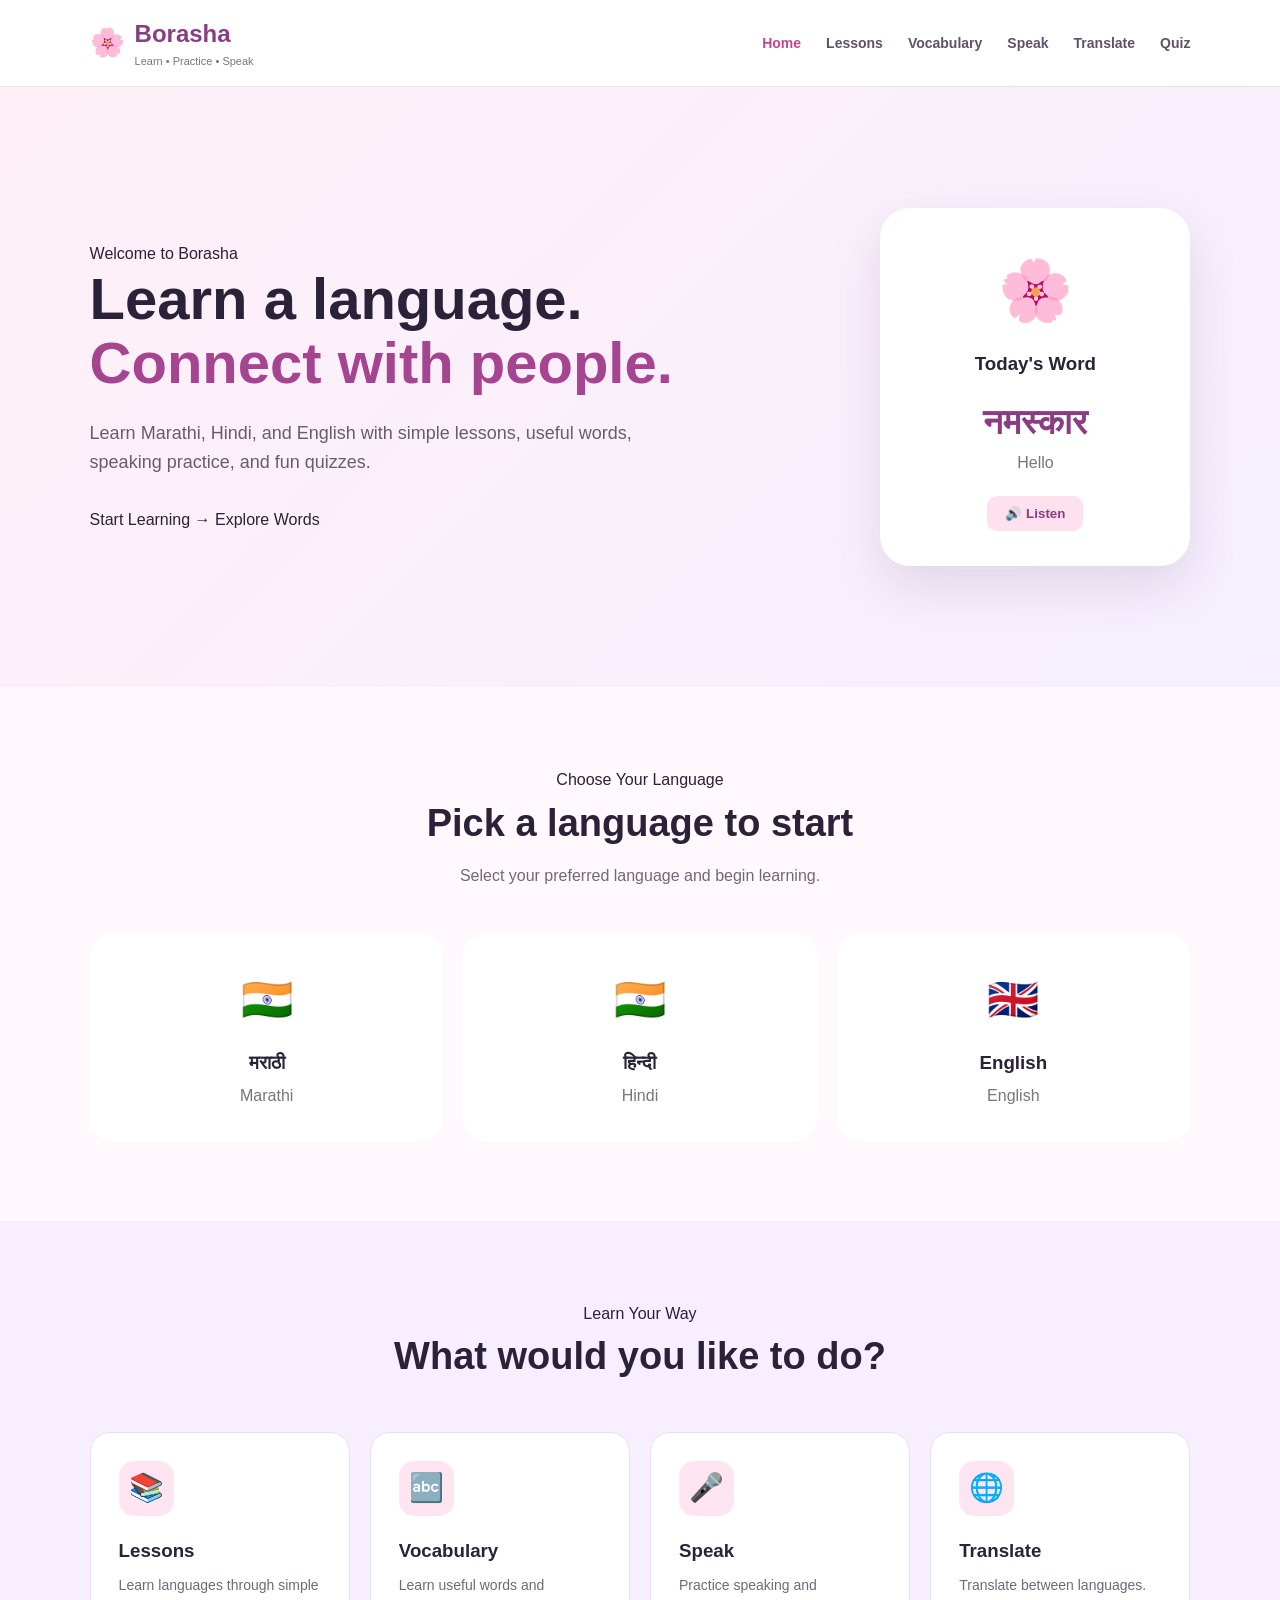
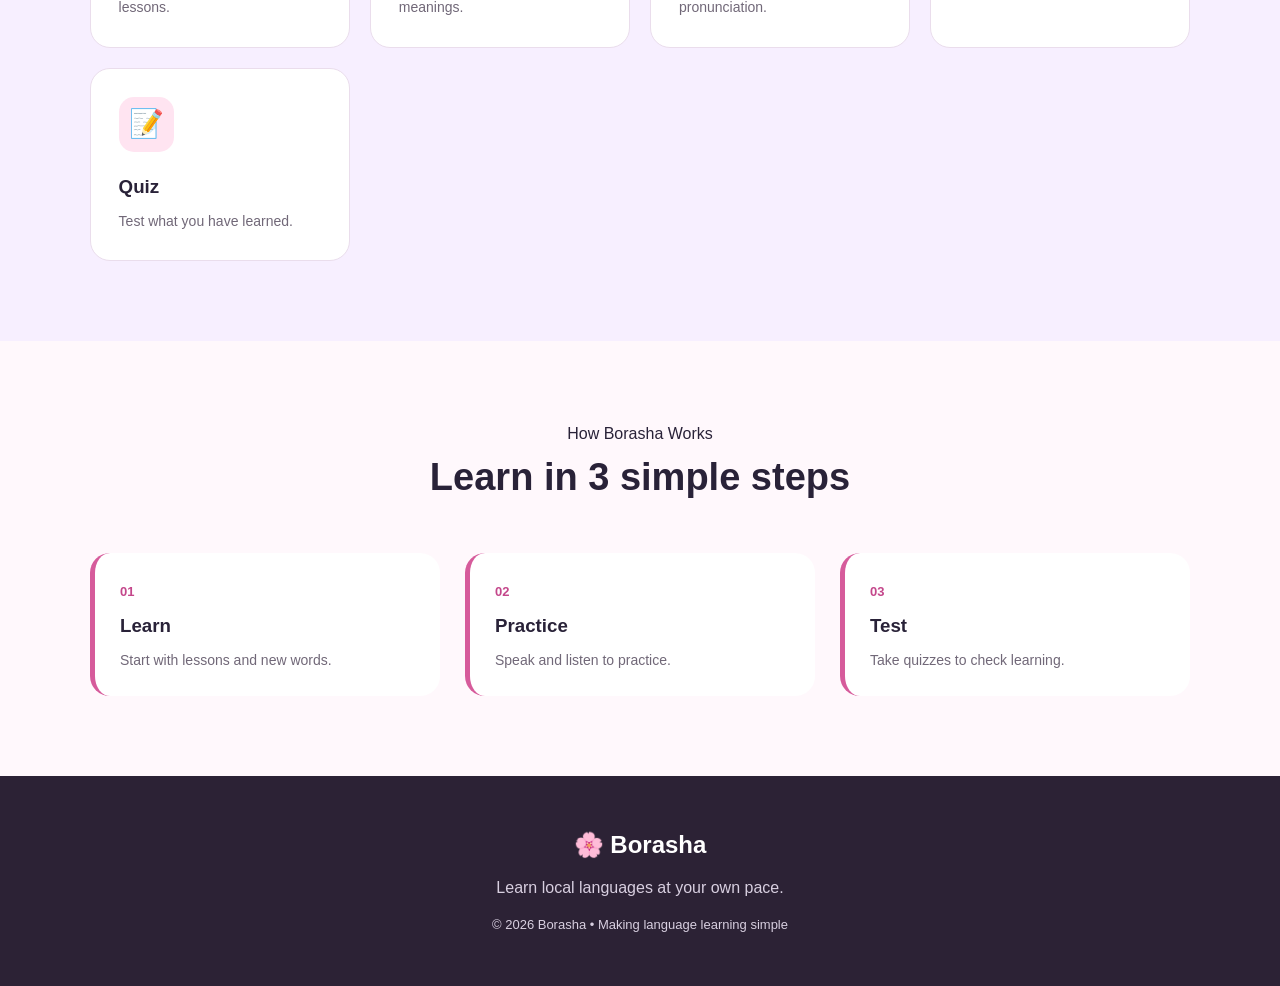
==== commit 7e3562a0: "Simplify index.html - remove camera/photo upload, keep core features only" ====
--- a/index.html
+++ b/index.html
@@ -4,394 +4,7 @@
     <meta charset="UTF-8">
     <meta name="viewport" content="width=device-width, initial-scale=1.0">
     <title>Borasha | Learn Local Languages</title>
-
-    <style>
-        * {
-            margin: 0;
-            padding: 0;
-            box-sizing: border-box;
-        }
-
-        body {
-            font-family: 'Segoe UI', Tahoma, Geneva, Verdana, sans-serif;
-            background: #f9f7ff;
-            color: #333;
-            line-height: 1.6;
-        }
-
-        header {
-            background: white;
-            padding: 15px 30px;
-            display: flex;
-            justify-content: space-between;
-            align-items: center;
-            box-shadow: 0 2px 8px rgba(0, 0, 0, 0.08);
-            position: sticky;
-            top: 0;
-            z-index: 100;
-        }
-
-        .logo {
-            display: flex;
-            align-items: center;
-            gap: 12px;
-        }
-
-        .logo h1 {
-            font-size: 22px;
-            color: #5f2867;
-            margin: 0;
-        }
-
-        .logo p {
-            font-size: 12px;
-            color: #999;
-            margin: 0;
-        }
-
-        nav {
-            display: flex;
-            gap: 20px;
-            flex-wrap: wrap;
-        }
-
-        nav a {
-            text-decoration: none;
-            color: #666;
-            font-weight: 600;
-            font-size: 14px;
-            transition: all 0.3s;
-        }
-
-        nav a:hover,
-        nav a.active {
-            color: #c4478b;
-        }
-
-        main {
-            max-width: 1200px;
-            margin: 0 auto;
-        }
-
-        section {
-            padding: 60px 20px;
-        }
-
-        .hero {
-            display: grid;
-            grid-template-columns: 1fr 1fr;
-            gap: 40px;
-            align-items: center;
-            padding: 80px 20px;
-        }
-
-        .hero-content h2 {
-            font-size: 42px;
-            color: #5f2867;
-            margin: 20px 0;
-            line-height: 1.2;
-        }
-
-        .hero-content h2 span {
-            color: #c4478b;
-        }
-
-        .label {
-            color: #8b3d83;
-            font-weight: bold;
-            font-size: 12px;
-            letter-spacing: 2px;
-            text-transform: uppercase;
-            margin-bottom: 10px;
-        }
-
-        .hero-text {
-            font-size: 16px;
-            color: #666;
-            margin-bottom: 30px;
-        }
-
-        .button-group {
-            display: flex;
-            gap: 15px;
-            flex-wrap: wrap;
-        }
-
-        .btn {
-            padding: 12px 28px;
-            border: none;
-            border-radius: 8px;
-            text-decoration: none;
-            font-weight: bold;
-            cursor: pointer;
-            transition: all 0.3s;
-            display: inline-block;
-            font-size: 15px;
-        }
-
-        .btn-primary {
-            background: #c4478b;
-            color: white;
-        }
-
-        .btn-primary:hover {
-            background: #a83670;
-            transform: translateY(-2px);
-            box-shadow: 0 5px 15px rgba(196, 71, 139, 0.3);
-        }
-
-        .btn-secondary {
-            background: #f0f0f0;
-            color: #5f2867;
-        }
-
-        .btn-secondary:hover {
-            background: #e0e0e0;
-            transform: translateY(-2px);
-        }
-
-        .hero-card {
-            background: white;
-            border-radius: 16px;
-            padding: 30px;
-            text-align: center;
-            box-shadow: 0 10px 30px rgba(95, 40, 103, 0.1);
-        }
-
-        .hero-card .flower {
-            font-size: 40px;
-            margin-bottom: 15px;
-        }
-
-        .hero-card h3 {
-            color: #5f2867;
-            font-size: 16px;
-            margin-bottom: 15px;
-        }
-
-        .hero-card p {
-            font-size: 36px;
-            color: #8b3d83;
-            font-weight: bold;
-            margin-bottom: 8px;
-        }
-
-        .hero-card span {
-            display: block;
-            color: #666;
-            font-size: 14px;
-            margin-bottom: 20px;
-        }
-
-        .hero-card button {
-            background: #c4478b;
-            color: white;
-            border: none;
-            padding: 10px 20px;
-            border-radius: 8px;
-            cursor: pointer;
-            font-weight: bold;
-            transition: all 0.3s;
-        }
-
-        .hero-card button:hover {
-            background: #a83670;
-            transform: scale(1.05);
-        }
-
-        .section-heading {
-            text-align: center;
-            margin-bottom: 50px;
-        }
-
-        .section-heading h2 {
-            font-size: 36px;
-            color: #5f2867;
-            margin: 15px 0;
-        }
-
-        .section-heading p {
-            color: #666;
-            font-size: 16px;
-            max-width: 500px;
-            margin: 0 auto;
-        }
-
-        .language-grid {
-            display: grid;
-            grid-template-columns: repeat(auto-fit, minmax(200px, 1fr));
-            gap: 20px;
-            margin-bottom: 40px;
-        }
-
-        .language-card {
-            background: white;
-            padding: 30px 20px;
-            border-radius: 12px;
-            text-align: center;
-            cursor: pointer;
-            transition: all 0.3s;
-            box-shadow: 0 5px 15px rgba(0, 0, 0, 0.08);
-        }
-
-        .language-card:hover {
-            transform: translateY(-5px);
-            box-shadow: 0 10px 25px rgba(196, 71, 139, 0.2);
-            background: #f5eaff;
-        }
-
-        .language-card.coming-soon {
-            opacity: 0.6;
-            cursor: not-allowed;
-        }
-
-        .language-icon {
-            font-size: 40px;
-            margin-bottom: 15px;
-        }
-
-        .language-card h3 {
-            font-size: 20px;
-            color: #5f2867;
-            margin-bottom: 8px;
-        }
-
-        .language-card p {
-            color: #999;
-            font-size: 14px;
-        }
-
-        .colored-section {
-            background: linear-gradient(135deg, #f5eaff 0%, #fff0f5 100%);
-        }
-
-        .feature-grid {
-            display: grid;
-            grid-template-columns: repeat(auto-fit, minmax(250px, 1fr));
-            gap: 25px;
-        }
-
-        .feature-card {
-            background: white;
-            padding: 30px;
-            border-radius: 12px;
-            text-align: center;
-            text-decoration: none;
-            transition: all 0.3s;
-            box-shadow: 0 5px 15px rgba(0, 0, 0, 0.08);
-            display: flex;
-            flex-direction: column;
-            gap: 12px;
-        }
-
-        .feature-card:hover {
-            transform: translateY(-8px);
-            box-shadow: 0 15px 35px rgba(196, 71, 139, 0.2);
-        }
-
-        .feature-icon {
-            font-size: 45px;
-        }
-
-        .feature-card h3 {
-            color: #5f2867;
-            font-size: 18px;
-        }
-
-        .feature-card p {
-            color: #666;
-            font-size: 14px;
-        }
-
-        .steps {
-            display: grid;
-            grid-template-columns: repeat(auto-fit, minmax(200px, 1fr));
-            gap: 30px;
-        }
-
-        .step {
-            text-align: center;
-        }
-
-        .step span {
-            display: inline-block;
-            font-size: 36px;
-            font-weight: bold;
-            color: #c4478b;
-            margin-bottom: 15px;
-        }
-
-        .step h3 {
-            color: #5f2867;
-            font-size: 20px;
-            margin-bottom: 10px;
-        }
-
-        .step p {
-            color: #666;
-            font-size: 14px;
-        }
-
-        footer {
-            background: white;
-            text-align: center;
-            padding: 40px 20px;
-            border-top: 1px solid #eee;
-            color: #666;
-        }
-
-        footer h2 {
-            color: #5f2867;
-            margin-bottom: 10px;
-            font-size: 24px;
-        }
-
-        footer p {
-            margin-bottom: 8px;
-        }
-
-        .footer-small {
-            font-size: 12px;
-            color: #999;
-        }
-
-        @media (max-width: 768px) {
-            .hero {
-                grid-template-columns: 1fr;
-                padding: 40px 20px;
-            }
-
-            .hero-content h2 {
-                font-size: 28px;
-            }
-
-            nav {
-                gap: 10px;
-                font-size: 12px;
-            }
-
-            nav a {
-                font-size: 12px;
-            }
-
-            .section-heading h2 {
-                font-size: 28px;
-            }
-
-            .button-group {
-                flex-direction: column;
-            }
-
-            .btn {
-                width: 100%;
-                text-align: center;
-            }
-
-            section {
-                padding: 40px 15px;
-            }
-        }
-    </style>
+    <link rel="stylesheet" href="css/style.css">
 </head>
 <body>
 
@@ -409,11 +22,8 @@
             <a href="lessons.html">Lessons</a>
             <a href="vocabulary.html">Vocabulary</a>
             <a href="practice.html">Speak</a>
-            <a href="camera.html">Camera</a>
             <a href="translator.html">Translate</a>
             <a href="quiz.html">Quiz</a>
-            <a href="progress.html">Progress</a>
-            <a href="survey.html">Survey</a>
         </nav>
     </header>
 
@@ -423,9 +33,7 @@
         <section class="hero">
             <div class="hero-content">
                 <p class="label">Welcome to Borasha</p>
-
                 <h2>Learn a language.<br><span>Connect with people.</span></h2>
-
                 <p class="hero-text">
                     Learn Marathi, Hindi, and English with simple lessons, useful words, speaking practice, and fun quizzes.
                 </p>
@@ -445,7 +53,7 @@
             </div>
         </section>
 
-        <!-- Choose Language Section -->
+        <!-- Language Section -->
         <section>
             <div class="section-heading">
                 <p class="label">Choose Your Language</p>
@@ -470,12 +78,6 @@
                     <div class="language-icon">🇬🇧</div>
                     <h3>English</h3>
                     <p>English</p>
-                </div>
-
-                <div class="language-card coming-soon">
-                    <div class="language-icon">✨</div>
-                    <h3>More Languages</h3>
-                    <p>Coming Soon</p>
                 </div>
             </div>
         </section>
@@ -506,18 +108,6 @@
                     <p>Practice speaking and pronunciation.</p>
                 </a>
 
-                <a href="camera.html" class="feature-card">
-                    <div class="feature-icon">📷</div>
-                    <h3>Take Photo</h3>
-                    <p>Capture text with your camera.</p>
-                </a>
-
-                <a href="camera.html" class="feature-card">
-                    <div class="feature-icon">⬆️</div>
-                    <h3>Upload Photo</h3>
-                    <p>Upload an image to extract text.</p>
-                </a>
-
                 <a href="translator.html" class="feature-card">
                     <div class="feature-icon">🌐</div>
                     <h3>Translate</h3>
@@ -529,19 +119,6 @@
                     <h3>Quiz</h3>
                     <p>Test what you have learned.</p>
                 </a>
-
-                <a href="progress.html" class="feature-card">
-                    <div class="feature-icon">📊</div>
-                    <h3>Progress</h3>
-                    <p>Check your learning progress.</p>
-                </a>
-
-                <div class="feature-card">
-                    <div class="feature-icon">💬</div>
-                    <h3>Feedback</h3>
-                    <p>Help us improve Borasha with your feedback.</p>
-                    <a href="survey.html" class="btn btn-primary" style="margin-top: auto;">Take Survey →</a>
-                </div>
             </div>
         </section>
 
@@ -549,7 +126,7 @@
         <section>
             <div class="section-heading">
                 <p class="label">How Borasha Works</p>
-                <h2>Learn in 4 simple steps</h2>
+                <h2>Learn in 3 simple steps</h2>
             </div>
 
             <div class="steps">
@@ -570,12 +147,6 @@
                     <h3>Test</h3>
                     <p>Take quizzes to check learning.</p>
                 </div>
-
-                <div class="step">
-                    <span>04</span>
-                    <h3>Track</h3>
-                    <p>See your progress grow.</p>
-                </div>
             </div>
         </section>
 
@@ -584,7 +155,7 @@
     <footer>
         <h2>🌸 Borasha</h2>
         <p>Learn local languages at your own pace.</p>
-        <p class="footer-small">Made for community learning</p>
+        <p class="footer-small">© 2026 Borasha • Making language learning simple</p>
     </footer>
 
     <script src="js/script.js"></script>
--- a/css/style.css
+++ b/css/style.css
@@ -0,0 +1,1032 @@
+/* =========================================================
+   BORASHA - MAIN STYLE SHEET
+   This file controls the design and appearance of the website.
+   ========================================================= */
+
+
+/* ================= BASIC RESET ================= */
+
+/* Remove default spacing from all elements */
+* {
+    margin: 0;
+    padding: 0;
+    box-sizing: border-box;
+}
+
+/* =========================================================
+   BORASHA INTERACTIVE LESSON PAGE
+   ========================================================= */
+
+
+/* Lesson page header */
+
+.lesson-learning-header {
+
+    padding: 60px 7%;
+
+    text-align: center;
+
+    background: #f8edff;
+
+}
+
+
+.lesson-learning-header h2 {
+
+    font-size: 42px;
+
+    color: #292238;
+
+    margin: 10px 0;
+
+}
+
+
+.lesson-learning-header p {
+
+    color: #716878;
+
+}
+
+
+/* Main lesson area */
+
+.lesson-learning-container {
+
+    max-width: 1000px;
+
+    margin: auto;
+
+    padding: 50px 7%;
+
+}
+
+
+/* Learning cards */
+
+.learning-card {
+
+    background: white;
+
+    padding: 30px;
+
+    margin-bottom: 30px;
+
+    border-radius: 20px;
+
+    border: 1px solid #eaddec;
+
+    box-shadow:
+        0 8px 25px rgba(80, 50, 90, 0.08);
+
+}
+
+
+.learning-card h2 {
+
+    color: #292238;
+
+    margin-bottom: 10px;
+
+}
+
+
+.learning-intro {
+
+    color: #716878;
+
+    margin-bottom: 20px;
+
+}
+
+
+/* Word list */
+
+.word-list {
+
+    display: grid;
+
+    grid-template-columns:
+        repeat(2, 1fr);
+
+    gap: 18px;
+
+}
+
+
+.word-card {
+
+    display: flex;
+
+    justify-content: space-between;
+
+    align-items: center;
+
+    gap: 15px;
+
+    padding: 20px;
+
+    background: #fff0f7;
+
+    border: 1px solid #f1b3cf;
+
+    border-radius: 15px;
+
+}
+
+
+.word-card h3 {
+
+    margin-bottom: 8px;
+
+    color: #292238;
+
+}
+
+
+.word-card p {
+
+    margin: 4px 0;
+
+    color: #716878;
+
+}
+
+
+/* Listen button */
+
+.listen-button {
+
+    border: none;
+
+    background: #c4478b;
+
+    color: white;
+
+    padding: 10px 14px;
+
+    border-radius: 10px;
+
+    cursor: pointer;
+
+    white-space: nowrap;
+
+}
+
+
+.listen-button:hover {
+
+    opacity: 0.9;
+
+}
+
+
+/* Sentences */
+
+.sentence-list {
+
+    display: grid;
+
+    gap: 18px;
+
+}
+
+
+.sentence-card {
+
+    padding: 20px;
+
+    background: #f8edff;
+
+    border-radius: 15px;
+
+    border-left: 5px solid #c4478b;
+
+}
+
+
+.sentence-card h3 {
+
+    color: #292238;
+
+    margin-bottom: 8px;
+
+}
+
+
+.sentence-card p {
+
+    color: #716878;
+
+    margin: 5px 0;
+
+}
+
+
+/* Practice */
+
+.practice-card {
+
+    background: #fff7fb;
+
+}
+
+
+#questionText {
+
+    font-size: 19px;
+
+    font-weight: bold;
+
+    color: #292238;
+
+    margin: 20px 0;
+
+}
+
+
+.answer-buttons {
+
+    display: grid;
+
+    grid-template-columns:
+        repeat(2, 1fr);
+
+    gap: 15px;
+
+}
+
+
+.answer-button {
+
+    padding: 14px;
+
+    border: 1px solid #d9a7c2;
+
+    background: white;
+
+    border-radius: 12px;
+
+    cursor: pointer;
+
+    font-size: 16px;
+
+}
+
+
+.answer-button:hover {
+
+    background: #ffe1ef;
+
+}
+
+
+.practice-result {
+
+    margin-top: 20px;
+
+    font-weight: bold;
+
+}
+
+
+.practice-result.correct {
+
+    color: #248a5b;
+
+}
+
+
+.practice-result.wrong {
+
+    color: #c4478b;
+
+}
+
+
+/* Complete lesson */
+
+.lesson-complete-box {
+
+    text-align: center;
+
+    padding: 35px;
+
+    background: #ffe1ef;
+
+    border: 1px solid #e68ab6;
+
+    border-radius: 20px;
+
+    margin-bottom: 30px;
+
+}
+
+
+.lesson-complete-box h2 {
+
+    color: #292238;
+
+}
+
+
+.lesson-complete-box p {
+
+    color: #716878;
+
+}
+
+
+.lesson-complete-button {
+
+    border: none;
+
+    background: #c4478b;
+
+    color: white;
+
+    padding: 13px 22px;
+
+    border-radius: 10px;
+
+    cursor: pointer;
+
+    font-size: 16px;
+
+}
+
+
+.lesson-complete-button:hover {
+
+    opacity: 0.9;
+
+}
+
+
+#completionMessage {
+
+    color: #b13273;
+
+    font-weight: bold;
+
+    margin-top: 15px;
+
+}
+
+
+/* Back to lessons */
+
+.back-to-lessons {
+
+    text-align: center;
+
+    margin: 30px 0;
+
+}
+
+
+/* Mobile design */
+
+@media (max-width: 700px) {
+
+    .lesson-learning-header h2 {
+
+        font-size: 32px;
+
+    }
+
+
+    .word-list {
+
+        grid-template-columns: 1fr;
+
+    }
+
+
+    .answer-buttons {
+
+        grid-template-columns: 1fr;
+
+    }
+
+
+    .word-card {
+
+        align-items: flex-start;
+
+        flex-direction: column;
+
+    }
+
+}
+
+
+/* Basic body design */
+body {
+    font-family: Arial, Helvetica, sans-serif;
+    background: #fff8fc;
+    color: #292238;
+    line-height: 1.6;
+}
+
+
+/* Remove underline from links */
+a {
+    text-decoration: none;
+    color: inherit;
+}
+
+
+/* ================= HEADER ================= */
+
+header {
+    width: 100%;
+    min-height: 75px;
+
+    display: flex;
+    align-items: center;
+    justify-content: space-between;
+
+    padding: 15px 7%;
+
+    background-color: white;
+
+    border-bottom: 1px solid #f1ddec;
+
+    position: sticky;
+    top: 0;
+    z-index: 100;
+}
+
+
+/* Logo area */
+.logo {
+    display: flex;
+    align-items: center;
+    gap: 10px;
+}
+
+
+/* Flower icon */
+.logo-icon {
+    width: 45px;
+    height: 45px;
+
+    display: flex;
+    align-items: center;
+    justify-content: center;
+
+    background: #ffe1f0;
+
+    border-radius: 14px;
+
+    font-size: 24px;
+}
+
+
+/* Logo title */
+.logo h1 {
+    font-size: 24px;
+    color: #8b3d83;
+}
+
+
+/* Small text under logo */
+.logo p {
+    font-size: 11px;
+    color: #777;
+}
+
+
+/* Navigation */
+nav {
+    display: flex;
+    gap: 25px;
+}
+
+
+/* Navigation links */
+nav a {
+    font-size: 14px;
+    font-weight: bold;
+    color: #5e526b;
+
+    transition: 0.3s;
+}
+
+
+/* Navigation hover effect */
+nav a:hover,
+nav a.active {
+    color: #c4478b;
+}
+
+
+/* ================= HERO ================= */
+
+.hero {
+    min-height: 600px;
+
+    padding: 80px 7%;
+
+    display: flex;
+    align-items: center;
+    justify-content: space-between;
+    gap: 50px;
+
+    background:
+        linear-gradient(
+            135deg,
+            #fff0f7,
+            #f5efff
+        );
+}
+
+
+/* Hero content */
+.hero-content {
+    max-width: 650px;
+}
+
+
+/* Small uppercase title */
+.small-title {
+    color: #c4478b;
+    font-size: 13px;
+    font-weight: bold;
+    letter-spacing: 2px;
+    margin-bottom: 12px;
+}
+
+
+/* Main hero heading */
+.hero h2 {
+    font-size: 58px;
+    line-height: 1.1;
+    margin-bottom: 25px;
+}
+
+
+/* Colored heading part */
+.hero h2 span {
+    display: block;
+    color: #a54491;
+}
+
+
+/* Hero paragraph */
+.hero-text {
+    max-width: 570px;
+
+    font-size: 18px;
+
+    color: #665d6e;
+
+    margin-bottom: 30px;
+}
+
+
+/* Hero buttons */
+.hero-buttons {
+    display: flex;
+    gap: 15px;
+    flex-wrap: wrap;
+}
+
+
+/* Main button */
+.primary-button,
+.secondary-button {
+    padding: 14px 23px;
+
+    border-radius: 12px;
+
+    font-weight: bold;
+
+    display: inline-block;
+
+    transition: 0.3s;
+}
+
+
+/* Pink button */
+.primary-button {
+    background: #c4478b;
+    color: white;
+}
+
+
+/* Pink button hover */
+.primary-button:hover {
+    background: #a93674;
+    transform: translateY(-2px);
+}
+
+
+/* White button */
+.secondary-button {
+    background: white;
+
+    color: #8b3d83;
+
+    border: 1px solid #e3c8df;
+}
+
+
+/* White button hover */
+.secondary-button:hover {
+    transform: translateY(-2px);
+}
+
+
+/* ================= HERO CARD ================= */
+
+.hero-card {
+    width: 310px;
+
+    padding: 35px;
+
+    background: white;
+
+    border-radius: 30px;
+
+    text-align: center;
+
+    box-shadow: 0 20px 50px rgba(110, 65, 100, 0.15);
+}
+
+
+/* Flower inside hero card */
+.flower {
+    font-size: 60px;
+    margin-bottom: 10px;
+}
+
+
+.hero-card h3 {
+    margin-bottom: 15px;
+}
+
+
+.hero-card p {
+    font-size: 35px;
+    font-weight: bold;
+    color: #8b3d83;
+}
+
+
+.hero-card span {
+    display: block;
+
+    color: #777;
+
+    margin-bottom: 20px;
+}
+
+
+/* Listen button */
+.hero-card button {
+    border: none;
+
+    background: #ffe0ef;
+
+    color: #8b3d83;
+
+    padding: 10px 18px;
+
+    border-radius: 10px;
+
+    cursor: pointer;
+
+    font-weight: bold;
+}
+
+
+/* ================= GENERAL SECTIONS ================= */
+
+section {
+    padding: 80px 7%;
+}
+
+
+/* Section heading */
+.section-heading {
+    text-align: center;
+
+    max-width: 700px;
+
+    margin: 0 auto 45px;
+}
+
+
+.section-heading h2 {
+    font-size: 38px;
+
+    margin-bottom: 10px;
+}
+
+
+.section-heading p:not(.label) {
+    color: #716878;
+}
+
+
+/* ================= LANGUAGE CARDS ================= */
+
+.language-grid {
+    display: grid;
+
+    grid-template-columns: repeat(auto-fit, minmax(200px, 1fr));
+
+    gap: 20px;
+
+    max-width: 1100px;
+
+    margin: auto;
+}
+
+
+.language-card {
+    padding: 30px 20px;
+
+    background: white;
+
+    border-radius: 22px;
+
+    text-align: center;
+
+    border: 2px solid transparent;
+
+    cursor: pointer;
+
+    transition: 0.3s;
+}
+
+
+.language-card:hover {
+    transform: translateY(-7px);
+
+    border-color: #efb6d6;
+
+    box-shadow: 0 15px 30px rgba(120, 70, 120, 0.12);
+}
+
+
+.language-icon {
+    font-size: 42px;
+
+    margin-bottom: 15px;
+}
+
+
+.language-card h3 {
+    margin-bottom: 5px;
+}
+
+
+.language-card p {
+    color: #777;
+}
+
+
+/* Coming soon card */
+.coming-soon {
+    background: #f8f3ff;
+}
+
+
+/* ================= COLORED SECTION ================= */
+
+.colored-section {
+    background: #f7efff;
+}
+
+
+/* ================= FEATURE GRID ================= */
+
+.feature-grid {
+    display: grid;
+
+    grid-template-columns: repeat(auto-fit, minmax(220px, 1fr));
+
+    gap: 20px;
+}
+
+
+.feature-card {
+    background: white;
+
+    padding: 28px;
+
+    border-radius: 20px;
+
+    border: 1px solid #eaddec;
+
+    transition: 0.3s;
+    
+    text-decoration: none;
+}
+
+
+.feature-card:hover {
+    transform: translateY(-6px);
+
+    box-shadow: 0 15px 30px rgba(110, 65, 100, 0.12);
+}
+
+
+.feature-icon {
+    width: 55px;
+    height: 55px;
+
+    display: flex;
+    align-items: center;
+    justify-content: center;
+
+    background: #ffe4f1;
+
+    border-radius: 15px;
+
+    font-size: 28px;
+
+    margin-bottom: 20px;
+}
+
+
+.feature-card h3 {
+    margin-bottom: 8px;
+}
+
+
+.feature-card p {
+    color: #716878;
+
+    font-size: 14px;
+}
+
+
+/* ================= STEPS ================= */
+
+.steps {
+    max-width: 1100px;
+
+    margin: auto;
+
+    display: grid;
+
+    grid-template-columns: repeat(auto-fit, minmax(200px, 1fr));
+
+    gap: 25px;
+}
+
+
+.step {
+    padding: 25px;
+
+    background: white;
+
+    border-radius: 20px;
+
+    border-left: 5px solid #d65b9b;
+}
+
+
+.step span {
+    color: #c4478b;
+
+    font-size: 13px;
+
+    font-weight: bold;
+}
+
+
+.step h3 {
+    margin: 8px 0;
+}
+
+
+.step p {
+    color: #716878;
+
+    font-size: 14px;
+}
+
+
+/* ================= FOOTER ================= */
+
+footer {
+    background: #2c2235;
+
+    color: white;
+
+    text-align: center;
+
+    padding: 50px 20px;
+}
+
+
+footer h2 {
+    margin-bottom: 10px;
+}
+
+
+footer p {
+    color: #d8cfe0;
+}
+
+
+.footer-small {
+    margin-top: 15px;
+
+    font-size: 13px;
+}
+
+
+/* ================= RESPONSIVE DESIGN ================= */
+
+/* Tablet */
+@media (max-width: 900px) {
+
+    .hero {
+        flex-direction: column;
+
+        text-align: center;
+    }
+
+
+    .hero-text {
+        margin-left: auto;
+        margin-right: auto;
+    }
+
+
+    .hero-buttons {
+        justify-content: center;
+    }
+
+
+    .language-grid {
+        grid-template-columns: repeat(2, 1fr);
+    }
+
+
+    .feature-grid {
+        grid-template-columns: repeat(2, 1fr);
+    }
+
+
+    .steps {
+        grid-template-columns: repeat(2, 1fr);
+    }
+
+
+    nav {
+        display: none;
+    }
+
+}
+
+
+/* Mobile */
+@media (max-width: 600px) {
+
+    header {
+        padding: 12px 5%;
+    }
+
+
+    .hero {
+        padding: 60px 5%;
+    }
+
+
+    .hero h2 {
+        font-size: 40px;
+    }
+
+
+    .hero-content {
+        width: 100%;
+    }
+
+
+    section {
+        padding: 50px 5%;
+    }
+
+
+    .language-grid {
+        grid-template-columns: 1fr;
+    }
+
+
+    .feature-grid {
+        grid-template-columns: 1fr;
+    }
+
+
+    .steps {
+        grid-template-columns: 1fr;
+    }
+
+}
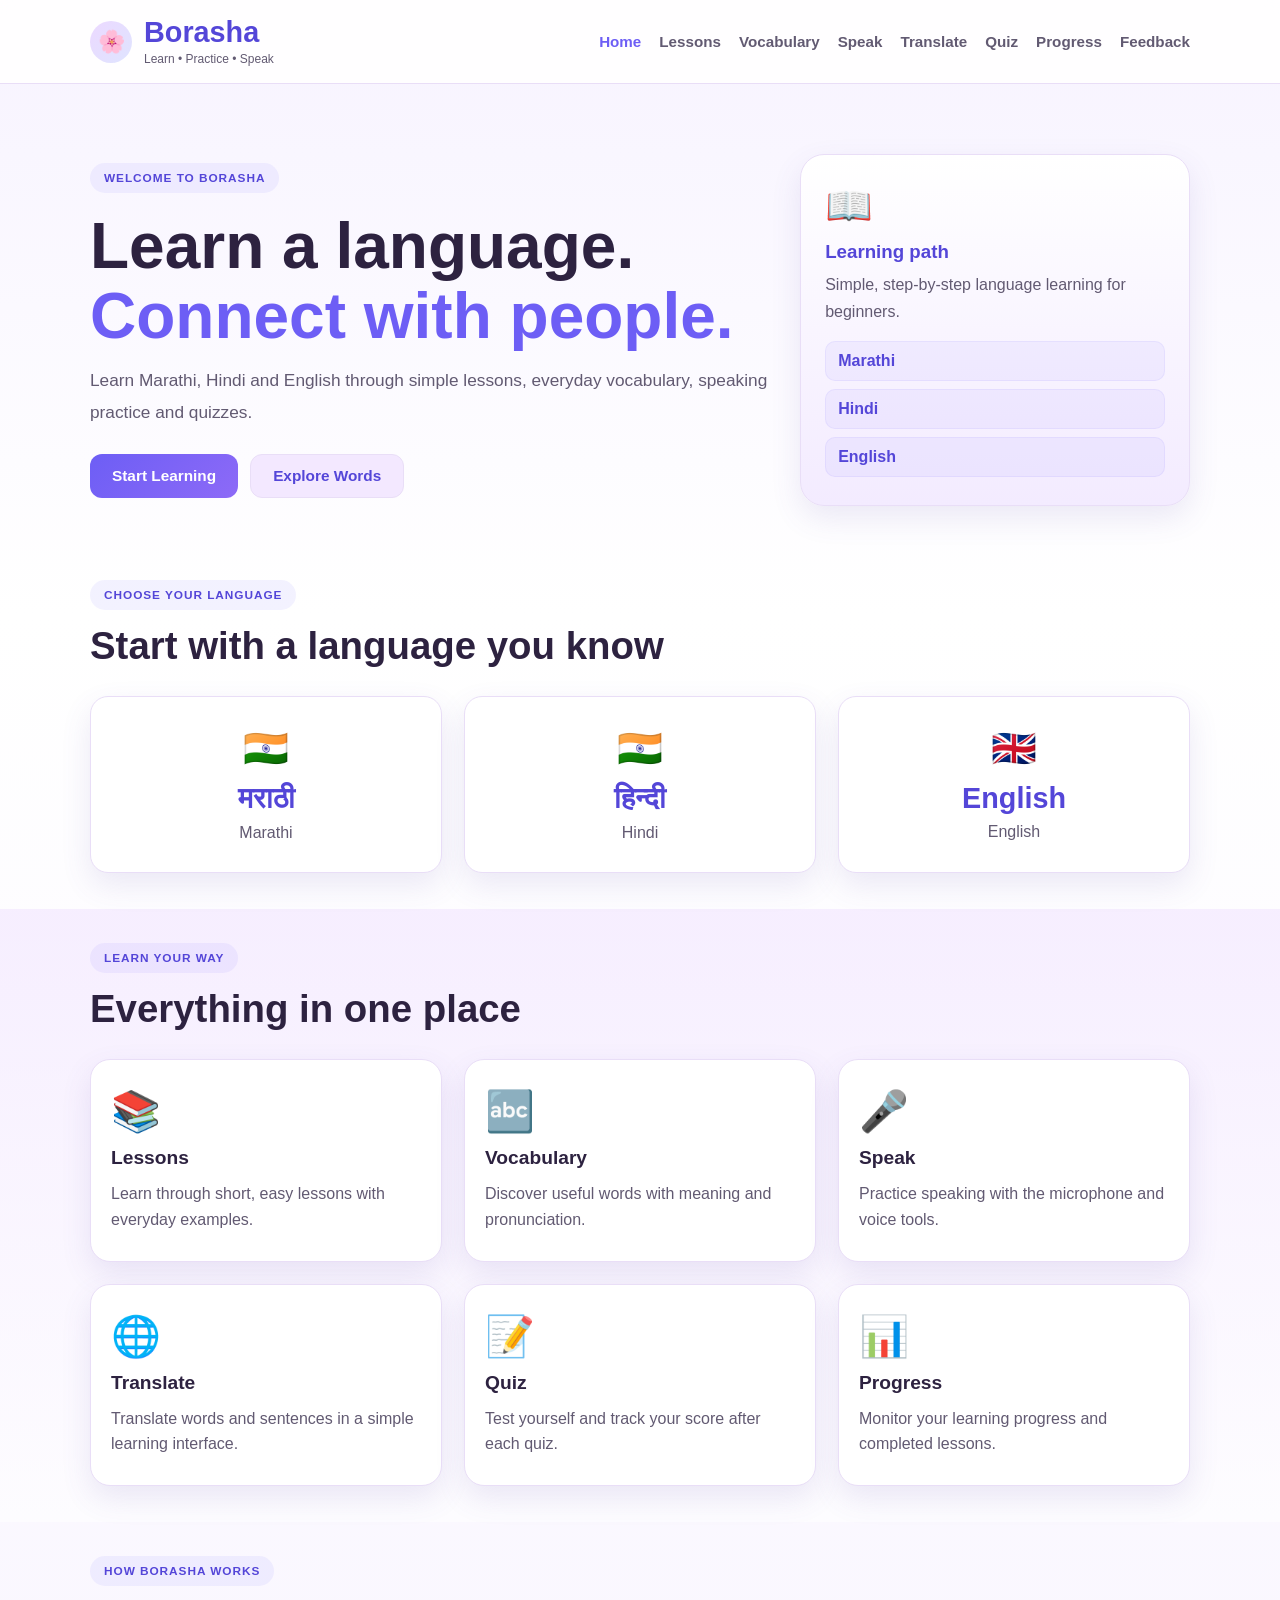
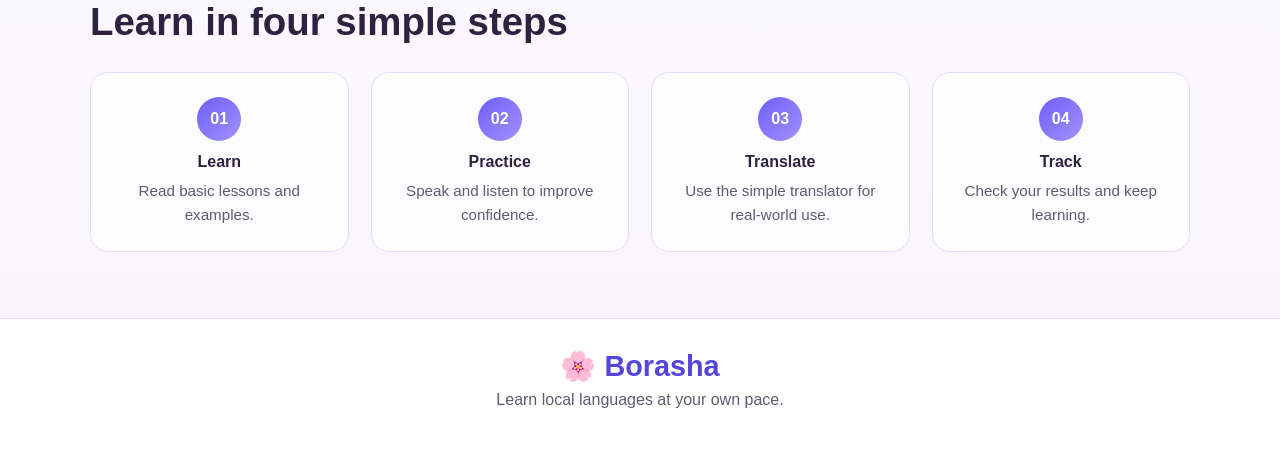
==== commit 190dd062: "Redesign Borasha with purple/lavender theme, cleaner pages, and basic learning app features" ====
--- a/index.html
+++ b/index.html
@@ -7,158 +7,178 @@
     <link rel="stylesheet" href="css/style.css">
 </head>
 <body>
+    <header class="site-header">
+        <div class="container header-inner">
+            <div class="brand">
+                <div class="brand-mark">🌸</div>
+                <div>
+                    <h1>Borasha</h1>
+                    <small>Learn • Practice • Speak</small>
+                </div>
+            </div>
 
-    <header>
-        <div class="logo">
-            <span style="font-size: 28px;">🌸</span>
-            <div>
-                <h1>Borasha</h1>
-                <p>Learn • Practice • Speak</p>
-            </div>
+            <nav class="main-nav">
+                <a href="index.html" class="active">Home</a>
+                <a href="lessons.html">Lessons</a>
+                <a href="vocabulary.html">Vocabulary</a>
+                <a href="practice.html">Speak</a>
+                <a href="translator.html">Translate</a>
+                <a href="quiz.html">Quiz</a>
+                <a href="progress.html">Progress</a>
+                <a href="feedback.html">Feedback</a>
+            </nav>
         </div>
-
-        <nav>
-            <a href="index.html" class="active">Home</a>
-            <a href="lessons.html">Lessons</a>
-            <a href="vocabulary.html">Vocabulary</a>
-            <a href="practice.html">Speak</a>
-            <a href="translator.html">Translate</a>
-            <a href="quiz.html">Quiz</a>
-        </nav>
     </header>
 
     <main>
+        <section class="hero">
+            <div class="container hero-layout">
+                <div class="hero-content">
+                    <span class="eyebrow">Welcome to Borasha</span>
+                    <h2>Learn a language. <span>Connect with people.</span></h2>
+                    <p>
+                        Learn Marathi, Hindi and English through simple lessons,
+                        everyday vocabulary, speaking practice and quizzes.
+                    </p>
 
-        <!-- Hero Section -->
-        <section class="hero">
-            <div class="hero-content">
-                <p class="label">Welcome to Borasha</p>
-                <h2>Learn a language.<br><span>Connect with people.</span></h2>
-                <p class="hero-text">
-                    Learn Marathi, Hindi, and English with simple lessons, useful words, speaking practice, and fun quizzes.
-                </p>
-
-                <div class="button-group">
-                    <a href="lessons.html" class="btn btn-primary">Start Learning →</a>
-                    <a href="vocabulary.html" class="btn btn-secondary">Explore Words</a>
-                </div>
-            </div>
-
-            <div class="hero-card">
-                <div class="flower">🌸</div>
-                <h3>Today's Word</h3>
-                <p>नमस्कार</p>
-                <span>Hello</span>
-                <button onclick="speakText('नमस्कार')">🔊 Listen</button>
-            </div>
-        </section>
-
-        <!-- Language Section -->
-        <section>
-            <div class="section-heading">
-                <p class="label">Choose Your Language</p>
-                <h2>Pick a language to start</h2>
-                <p>Select your preferred language and begin learning.</p>
-            </div>
-
-            <div class="language-grid">
-                <div class="language-card" onclick="selectLanguage('Marathi')">
-                    <div class="language-icon">🇮🇳</div>
-                    <h3>मराठी</h3>
-                    <p>Marathi</p>
+                    <div class="button-row">
+                        <a href="lessons.html" class="btn btn-primary">Start Learning</a>
+                        <a href="vocabulary.html" class="btn btn-secondary">Explore Words</a>
+                    </div>
                 </div>
 
-                <div class="language-card" onclick="selectLanguage('Hindi')">
-                    <div class="language-icon">🇮🇳</div>
-                    <h3>हिन्दी</h3>
-                    <p>Hindi</p>
-                </div>
-
-                <div class="language-card" onclick="selectLanguage('English')">
-                    <div class="language-icon">🇬🇧</div>
-                    <h3>English</h3>
-                    <p>English</p>
+                <div class="hero-panel">
+                    <div class="panel-icon">📖</div>
+                    <h3>Learning path</h3>
+                    <p>Simple, step-by-step language learning for beginners.</p>
+                    <ul>
+                        <li>Marathi</li>
+                        <li>Hindi</li>
+                        <li>English</li>
+                    </ul>
                 </div>
             </div>
         </section>
 
-        <!-- Features Section -->
-        <section class="colored-section">
-            <div class="section-heading">
-                <p class="label">Learn Your Way</p>
-                <h2>What would you like to do?</h2>
-            </div>
-
-            <div class="feature-grid">
-                <a href="lessons.html" class="feature-card">
-                    <div class="feature-icon">📚</div>
-                    <h3>Lessons</h3>
-                    <p>Learn languages through simple lessons.</p>
-                </a>
-
-                <a href="vocabulary.html" class="feature-card">
-                    <div class="feature-icon">🔤</div>
-                    <h3>Vocabulary</h3>
-                    <p>Learn useful words and meanings.</p>
-                </a>
-
-                <a href="practice.html" class="feature-card">
-                    <div class="feature-icon">🎤</div>
-                    <h3>Speak</h3>
-                    <p>Practice speaking and pronunciation.</p>
-                </a>
-
-                <a href="translator.html" class="feature-card">
-                    <div class="feature-icon">🌐</div>
-                    <h3>Translate</h3>
-                    <p>Translate between languages.</p>
-                </a>
-
-                <a href="quiz.html" class="feature-card">
-                    <div class="feature-icon">📝</div>
-                    <h3>Quiz</h3>
-                    <p>Test what you have learned.</p>
-                </a>
-            </div>
-        </section>
-
-        <!-- How It Works Section -->
-        <section>
-            <div class="section-heading">
-                <p class="label">How Borasha Works</p>
-                <h2>Learn in 3 simple steps</h2>
-            </div>
-
-            <div class="steps">
-                <div class="step">
-                    <span>01</span>
-                    <h3>Learn</h3>
-                    <p>Start with lessons and new words.</p>
+        <section class="section">
+            <div class="container">
+                <div class="section-head">
+                    <span class="eyebrow">Choose Your Language</span>
+                    <h3>Start with a language you know</h3>
                 </div>
 
-                <div class="step">
-                    <span>02</span>
-                    <h3>Practice</h3>
-                    <p>Speak and listen to practice.</p>
-                </div>
+                <div class="language-grid">
+                    <div class="lang-card" onclick="selectLanguage('Marathi')">
+                        <div class="lang-flag">🇮🇳</div>
+                        <h4>मराठी</h4>
+                        <p>Marathi</p>
+                    </div>
 
-                <div class="step">
-                    <span>03</span>
-                    <h3>Test</h3>
-                    <p>Take quizzes to check learning.</p>
+                    <div class="lang-card" onclick="selectLanguage('Hindi')">
+                        <div class="lang-flag">🇮🇳</div>
+                        <h4>हिन्दी</h4>
+                        <p>Hindi</p>
+                    </div>
+
+                    <div class="lang-card" onclick="selectLanguage('English')">
+                        <div class="lang-flag">🇬🇧</div>
+                        <h4>English</h4>
+                        <p>English</p>
+                    </div>
                 </div>
             </div>
         </section>
 
+        <section class="section alt-bg">
+            <div class="container">
+                <div class="section-head">
+                    <span class="eyebrow">Learn Your Way</span>
+                    <h3>Everything in one place</h3>
+                </div>
+
+                <div class="feature-grid">
+                    <a href="lessons.html" class="feature-card">
+                        <div class="feature-icon">📚</div>
+                        <h4>Lessons</h4>
+                        <p>Learn through short, easy lessons with everyday examples.</p>
+                    </a>
+
+                    <a href="vocabulary.html" class="feature-card">
+                        <div class="feature-icon">🔤</div>
+                        <h4>Vocabulary</h4>
+                        <p>Discover useful words with meaning and pronunciation.</p>
+                    </a>
+
+                    <a href="practice.html" class="feature-card">
+                        <div class="feature-icon">🎤</div>
+                        <h4>Speak</h4>
+                        <p>Practice speaking with the microphone and voice tools.</p>
+                    </a>
+
+                    <a href="translator.html" class="feature-card">
+                        <div class="feature-icon">🌐</div>
+                        <h4>Translate</h4>
+                        <p>Translate words and sentences in a simple learning interface.</p>
+                    </a>
+
+                    <a href="quiz.html" class="feature-card">
+                        <div class="feature-icon">📝</div>
+                        <h4>Quiz</h4>
+                        <p>Test yourself and track your score after each quiz.</p>
+                    </a>
+
+                    <a href="progress.html" class="feature-card">
+                        <div class="feature-icon">📊</div>
+                        <h4>Progress</h4>
+                        <p>Monitor your learning progress and completed lessons.</p>
+                    </a>
+                </div>
+            </div>
+        </section>
+
+        <section class="section">
+            <div class="container">
+                <div class="section-head">
+                    <span class="eyebrow">How Borasha Works</span>
+                    <h3>Learn in four simple steps</h3>
+                </div>
+
+                <div class="steps-grid">
+                    <div class="step-card">
+                        <span>01</span>
+                        <h4>Learn</h4>
+                        <p>Read basic lessons and examples.</p>
+                    </div>
+
+                    <div class="step-card">
+                        <span>02</span>
+                        <h4>Practice</h4>
+                        <p>Speak and listen to improve confidence.</p>
+                    </div>
+
+                    <div class="step-card">
+                        <span>03</span>
+                        <h4>Translate</h4>
+                        <p>Use the simple translator for real-world use.</p>
+                    </div>
+
+                    <div class="step-card">
+                        <span>04</span>
+                        <h4>Track</h4>
+                        <p>Check your results and keep learning.</p>
+                    </div>
+                </div>
+            </div>
+        </section>
     </main>
 
-    <footer>
-        <h2>🌸 Borasha</h2>
-        <p>Learn local languages at your own pace.</p>
-        <p class="footer-small">© 2026 Borasha • Making language learning simple</p>
+    <footer class="site-footer">
+        <div class="container footer-inner">
+            <h3>🌸 Borasha</h3>
+            <p>Learn local languages at your own pace.</p>
+        </div>
     </footer>
 
     <script src="js/script.js"></script>
-
 </body>
 </html>
--- a/css/style.css
+++ b/css/style.css
@@ -1,1032 +1,829 @@
-/* =========================================================
-   BORASHA - MAIN STYLE SHEET
-   This file controls the design and appearance of the website.
-   ========================================================= */
-
-
-/* ================= BASIC RESET ================= */
-
-/* Remove default spacing from all elements */
+/* Global styles */
+:root {
+    --primary: #6d5ef5;
+    --primary-dark: #5446d8;
+    --lavender: #f3e8ff;
+    --soft-purple: #efe9ff;
+    --white: #ffffff;
+    --bg: #f7f4ff;
+    --text: #2d2240;
+    --muted: #625a72;
+    --line: #e9def7;
+    --success: #2e9f6a;
+    --danger: #d14e6b;
+    --shadow: 0 12px 30px rgba(99, 86, 176, 0.12);
+}
+
 * {
-    margin: 0;
-    padding: 0;
     box-sizing: border-box;
 }
 
-/* =========================================================
-   BORASHA INTERACTIVE LESSON PAGE
-   ========================================================= */
-
-
-/* Lesson page header */
-
-.lesson-learning-header {
-
-    padding: 60px 7%;
-
-    text-align: center;
-
-    background: #f8edff;
-
-}
-
-
-.lesson-learning-header h2 {
-
-    font-size: 42px;
-
-    color: #292238;
-
-    margin: 10px 0;
-
-}
-
-
-.lesson-learning-header p {
-
-    color: #716878;
-
-}
-
-
-/* Main lesson area */
-
-.lesson-learning-container {
-
-    max-width: 1000px;
-
-    margin: auto;
-
-    padding: 50px 7%;
-
-}
-
-
-/* Learning cards */
-
-.learning-card {
-
-    background: white;
-
-    padding: 30px;
-
-    margin-bottom: 30px;
-
-    border-radius: 20px;
-
-    border: 1px solid #eaddec;
-
-    box-shadow:
-        0 8px 25px rgba(80, 50, 90, 0.08);
-
-}
-
-
-.learning-card h2 {
-
-    color: #292238;
-
-    margin-bottom: 10px;
-
-}
-
-
-.learning-intro {
-
-    color: #716878;
-
-    margin-bottom: 20px;
-
-}
-
-
-/* Word list */
-
-.word-list {
-
-    display: grid;
-
-    grid-template-columns:
-        repeat(2, 1fr);
-
-    gap: 18px;
-
-}
-
-
-.word-card {
-
-    display: flex;
-
-    justify-content: space-between;
-
-    align-items: center;
-
-    gap: 15px;
-
-    padding: 20px;
-
-    background: #fff0f7;
-
-    border: 1px solid #f1b3cf;
-
-    border-radius: 15px;
-
-}
-
-
-.word-card h3 {
-
-    margin-bottom: 8px;
-
-    color: #292238;
-
-}
-
-
-.word-card p {
-
-    margin: 4px 0;
-
-    color: #716878;
-
-}
-
-
-/* Listen button */
-
-.listen-button {
-
-    border: none;
-
-    background: #c4478b;
-
-    color: white;
-
-    padding: 10px 14px;
-
-    border-radius: 10px;
-
-    cursor: pointer;
-
-    white-space: nowrap;
-
-}
-
-
-.listen-button:hover {
-
-    opacity: 0.9;
-
-}
-
-
-/* Sentences */
-
-.sentence-list {
-
-    display: grid;
-
-    gap: 18px;
-
-}
-
-
-.sentence-card {
-
-    padding: 20px;
-
-    background: #f8edff;
-
-    border-radius: 15px;
-
-    border-left: 5px solid #c4478b;
-
-}
-
-
-.sentence-card h3 {
-
-    color: #292238;
-
-    margin-bottom: 8px;
-
-}
-
-
-.sentence-card p {
-
-    color: #716878;
-
-    margin: 5px 0;
-
-}
-
-
-/* Practice */
-
-.practice-card {
-
-    background: #fff7fb;
-
-}
-
-
-#questionText {
-
-    font-size: 19px;
-
-    font-weight: bold;
-
-    color: #292238;
-
-    margin: 20px 0;
-
-}
-
-
-.answer-buttons {
-
-    display: grid;
-
-    grid-template-columns:
-        repeat(2, 1fr);
-
-    gap: 15px;
-
-}
-
-
-.answer-button {
-
-    padding: 14px;
-
-    border: 1px solid #d9a7c2;
-
-    background: white;
-
-    border-radius: 12px;
-
-    cursor: pointer;
-
-    font-size: 16px;
-
-}
-
-
-.answer-button:hover {
-
-    background: #ffe1ef;
-
-}
-
-
-.practice-result {
-
-    margin-top: 20px;
-
-    font-weight: bold;
-
-}
-
-
-.practice-result.correct {
-
-    color: #248a5b;
-
-}
-
-
-.practice-result.wrong {
-
-    color: #c4478b;
-
-}
-
-
-/* Complete lesson */
-
-.lesson-complete-box {
-
-    text-align: center;
-
-    padding: 35px;
-
-    background: #ffe1ef;
-
-    border: 1px solid #e68ab6;
-
-    border-radius: 20px;
-
-    margin-bottom: 30px;
-
-}
-
-
-.lesson-complete-box h2 {
-
-    color: #292238;
-
-}
-
-
-.lesson-complete-box p {
-
-    color: #716878;
-
-}
-
-
-.lesson-complete-button {
-
-    border: none;
-
-    background: #c4478b;
-
-    color: white;
-
-    padding: 13px 22px;
-
-    border-radius: 10px;
-
-    cursor: pointer;
-
-    font-size: 16px;
-
-}
-
-
-.lesson-complete-button:hover {
-
-    opacity: 0.9;
-
-}
-
-
-#completionMessage {
-
-    color: #b13273;
-
-    font-weight: bold;
-
-    margin-top: 15px;
-
-}
-
-
-/* Back to lessons */
-
-.back-to-lessons {
-
-    text-align: center;
-
-    margin: 30px 0;
-
-}
-
-
-/* Mobile design */
-
-@media (max-width: 700px) {
-
-    .lesson-learning-header h2 {
-
-        font-size: 32px;
-
-    }
-
-
-    .word-list {
-
-        grid-template-columns: 1fr;
-
-    }
-
-
-    .answer-buttons {
-
-        grid-template-columns: 1fr;
-
-    }
-
-
-    .word-card {
-
-        align-items: flex-start;
-
-        flex-direction: column;
-
-    }
-
-}
-
-
-/* Basic body design */
+html {
+    scroll-behavior: smooth;
+}
+
 body {
+    margin: 0;
     font-family: Arial, Helvetica, sans-serif;
-    background: #fff8fc;
-    color: #292238;
-    line-height: 1.6;
-}
-
-
-/* Remove underline from links */
+    background: linear-gradient(180deg, #f7f3ff 0%, #ffffff 30%, #f8f4ff 100%);
+    color: var(--text);
+}
+
 a {
     text-decoration: none;
-    color: inherit;
-}
-
-
-/* ================= HEADER ================= */
-
-header {
-    width: 100%;
-    min-height: 75px;
-
+}
+
+img {
+    max-width: 100%;
+}
+
+.container {
+    width: min(1100px, 92%);
+    margin: 0 auto;
+}
+
+.site-header {
+    background: rgba(255, 255, 255, 0.9);
+    border-bottom: 1px solid var(--line);
+    position: sticky;
+    top: 0;
+    z-index: 99;
+    backdrop-filter: blur(8px);
+}
+
+.header-inner {
     display: flex;
     align-items: center;
     justify-content: space-between;
-
-    padding: 15px 7%;
-
-    background-color: white;
-
-    border-bottom: 1px solid #f1ddec;
-
-    position: sticky;
-    top: 0;
-    z-index: 100;
-}
-
-
-/* Logo area */
-.logo {
+    gap: 20px;
+    padding: 16px 0;
+}
+
+.brand {
     display: flex;
     align-items: center;
-    gap: 10px;
-}
-
-
-/* Flower icon */
-.logo-icon {
-    width: 45px;
-    height: 45px;
-
+    gap: 12px;
+}
+
+.brand-mark {
+    width: 42px;
+    height: 42px;
+    border-radius: 50%;
+    background: linear-gradient(135deg, #ecd9ff, #dfe4ff);
     display: flex;
     align-items: center;
     justify-content: center;
-
-    background: #ffe1f0;
-
-    border-radius: 14px;
-
-    font-size: 24px;
-}
-
-
-/* Logo title */
-.logo h1 {
-    font-size: 24px;
-    color: #8b3d83;
-}
-
-
-/* Small text under logo */
-.logo p {
-    font-size: 11px;
-    color: #777;
-}
-
-
-/* Navigation */
-nav {
+    font-size: 22px;
+}
+
+.brand h1 {
+    margin: 0;
+    font-size: 1.8rem;
+    color: var(--primary-dark);
+}
+
+.brand small {
+    color: var(--muted);
+    font-size: 0.75rem;
+}
+
+.main-nav {
     display: flex;
-    gap: 25px;
-}
-
-
-/* Navigation links */
-nav a {
-    font-size: 14px;
-    font-weight: bold;
-    color: #5e526b;
-
-    transition: 0.3s;
-}
-
-
-/* Navigation hover effect */
-nav a:hover,
-nav a.active {
-    color: #c4478b;
-}
-
-
-/* ================= HERO ================= */
+    flex-wrap: wrap;
+    gap: 18px;
+    justify-content: center;
+}
+
+.main-nav a {
+    color: var(--muted);
+    font-size: 0.95rem;
+    font-weight: 600;
+    transition: color 0.2s ease;
+}
+
+.main-nav a:hover,
+.main-nav a.active {
+    color: var(--primary);
+}
 
 .hero {
-    min-height: 600px;
-
-    padding: 80px 7%;
-
+    padding: 70px 0 40px;
+}
+
+.hero-layout {
+    display: grid;
+    grid-template-columns: 1.4fr 0.8fr;
+    gap: 28px;
+    align-items: center;
+}
+
+.eyebrow {
+    display: inline-block;
+    background: rgba(109, 94, 245, 0.08);
+    color: var(--primary-dark);
+    padding: 8px 14px;
+    border-radius: 999px;
+    font-size: 0.74rem;
+    letter-spacing: 0.08em;
+    font-weight: 700;
+    text-transform: uppercase;
+}
+
+.hero-content h2 {
+    font-size: clamp(2.3rem, 5vw, 4rem);
+    line-height: 1.1;
+    margin: 18px 0 14px;
+    color: var(--text);
+}
+
+.hero-content h2 span {
+    color: var(--primary);
+}
+
+.hero-content p {
+    color: var(--muted);
+    font-size: 1.08rem;
+    line-height: 1.8;
+    margin: 0 0 26px;
+}
+
+.button-row {
     display: flex;
-    align-items: center;
-    justify-content: space-between;
-    gap: 50px;
-
-    background:
-        linear-gradient(
-            135deg,
-            #fff0f7,
-            #f5efff
-        );
-}
-
-
-/* Hero content */
-.hero-content {
-    max-width: 650px;
-}
-
-
-/* Small uppercase title */
-.small-title {
-    color: #c4478b;
-    font-size: 13px;
-    font-weight: bold;
-    letter-spacing: 2px;
-    margin-bottom: 12px;
-}
-
-
-/* Main hero heading */
-.hero h2 {
-    font-size: 58px;
-    line-height: 1.1;
-    margin-bottom: 25px;
-}
-
-
-/* Colored heading part */
-.hero h2 span {
-    display: block;
-    color: #a54491;
-}
-
-
-/* Hero paragraph */
-.hero-text {
-    max-width: 570px;
-
-    font-size: 18px;
-
-    color: #665d6e;
-
-    margin-bottom: 30px;
-}
-
-
-/* Hero buttons */
-.hero-buttons {
-    display: flex;
-    gap: 15px;
     flex-wrap: wrap;
-}
-
-
-/* Main button */
-.primary-button,
-.secondary-button {
-    padding: 14px 23px;
-
-    border-radius: 12px;
-
-    font-weight: bold;
-
-    display: inline-block;
-
-    transition: 0.3s;
-}
-
-
-/* Pink button */
-.primary-button {
-    background: #c4478b;
-    color: white;
-}
-
-
-/* Pink button hover */
-.primary-button:hover {
-    background: #a93674;
-    transform: translateY(-2px);
-}
-
-
-/* White button */
-.secondary-button {
-    background: white;
-
-    color: #8b3d83;
-
-    border: 1px solid #e3c8df;
-}
-
-
-/* White button hover */
-.secondary-button:hover {
-    transform: translateY(-2px);
-}
-
-
-/* ================= HERO CARD ================= */
-
-.hero-card {
-    width: 310px;
-
-    padding: 35px;
-
-    background: white;
-
-    border-radius: 30px;
-
-    text-align: center;
-
-    box-shadow: 0 20px 50px rgba(110, 65, 100, 0.15);
-}
-
-
-/* Flower inside hero card */
-.flower {
-    font-size: 60px;
-    margin-bottom: 10px;
-}
-
-
-.hero-card h3 {
-    margin-bottom: 15px;
-}
-
-
-.hero-card p {
-    font-size: 35px;
-    font-weight: bold;
-    color: #8b3d83;
-}
-
-
-.hero-card span {
-    display: block;
-
-    color: #777;
-
-    margin-bottom: 20px;
-}
-
-
-/* Listen button */
-.hero-card button {
-    border: none;
-
-    background: #ffe0ef;
-
-    color: #8b3d83;
-
-    padding: 10px 18px;
-
-    border-radius: 10px;
-
-    cursor: pointer;
-
-    font-weight: bold;
-}
-
-
-/* ================= GENERAL SECTIONS ================= */
-
-section {
-    padding: 80px 7%;
-}
-
-
-/* Section heading */
-.section-heading {
-    text-align: center;
-
-    max-width: 700px;
-
-    margin: 0 auto 45px;
-}
-
-
-.section-heading h2 {
-    font-size: 38px;
-
-    margin-bottom: 10px;
-}
-
-
-.section-heading p:not(.label) {
-    color: #716878;
-}
-
-
-/* ================= LANGUAGE CARDS ================= */
-
-.language-grid {
-    display: grid;
-
-    grid-template-columns: repeat(auto-fit, minmax(200px, 1fr));
-
-    gap: 20px;
-
-    max-width: 1100px;
-
-    margin: auto;
-}
-
-
-.language-card {
-    padding: 30px 20px;
-
-    background: white;
-
-    border-radius: 22px;
-
-    text-align: center;
-
-    border: 2px solid transparent;
-
-    cursor: pointer;
-
-    transition: 0.3s;
-}
-
-
-.language-card:hover {
-    transform: translateY(-7px);
-
-    border-color: #efb6d6;
-
-    box-shadow: 0 15px 30px rgba(120, 70, 120, 0.12);
-}
-
-
-.language-icon {
-    font-size: 42px;
-
-    margin-bottom: 15px;
-}
-
-
-.language-card h3 {
-    margin-bottom: 5px;
-}
-
-
-.language-card p {
-    color: #777;
-}
-
-
-/* Coming soon card */
-.coming-soon {
-    background: #f8f3ff;
-}
-
-
-/* ================= COLORED SECTION ================= */
-
-.colored-section {
-    background: #f7efff;
-}
-
-
-/* ================= FEATURE GRID ================= */
-
-.feature-grid {
-    display: grid;
-
-    grid-template-columns: repeat(auto-fit, minmax(220px, 1fr));
-
-    gap: 20px;
-}
-
-
-.feature-card {
-    background: white;
-
-    padding: 28px;
-
-    border-radius: 20px;
-
-    border: 1px solid #eaddec;
-
-    transition: 0.3s;
-    
-    text-decoration: none;
-}
-
-
-.feature-card:hover {
-    transform: translateY(-6px);
-
-    box-shadow: 0 15px 30px rgba(110, 65, 100, 0.12);
-}
-
-
-.feature-icon {
-    width: 55px;
-    height: 55px;
-
-    display: flex;
+    gap: 12px;
+}
+
+.btn {
+    display: inline-flex;
     align-items: center;
     justify-content: center;
-
-    background: #ffe4f1;
-
-    border-radius: 15px;
-
-    font-size: 28px;
-
+    padding: 12px 22px;
+    border-radius: 12px;
+    border: none;
+    cursor: pointer;
+    font-weight: 700;
+    font-size: 0.96rem;
+    transition: transform 0.2s ease, box-shadow 0.2s ease;
+}
+
+.btn:hover {
+    transform: translateY(-2px);
+    box-shadow: 0 10px 18px rgba(109, 94, 245, 0.18);
+}
+
+.btn-primary {
+    background: linear-gradient(135deg, var(--primary), #8d6af7);
+    color: white;
+}
+
+.btn-secondary {
+    background: var(--lavender);
+    color: var(--primary-dark);
+    border: 1px solid var(--line);
+}
+
+.hero-panel {
+    background: linear-gradient(180deg, #ffffff, #f3ebff);
+    border: 1px solid var(--line);
+    border-radius: 24px;
+    padding: 28px 24px;
+    box-shadow: var(--shadow);
+}
+
+.panel-icon {
+    font-size: 2.4rem;
+    margin-bottom: 12px;
+}
+
+.hero-panel h3 {
+    margin: 0 0 8px;
+    color: var(--primary-dark);
+}
+
+.hero-panel p {
+    color: var(--muted);
+    line-height: 1.7;
+    margin: 0 0 16px;
+}
+
+.hero-panel ul {
+    list-style: none;
+    padding: 0;
+    margin: 0;
+    display: grid;
+    gap: 8px;
+}
+
+.hero-panel li {
+    background: rgba(109, 94, 245, 0.06);
+    border: 1px solid rgba(109, 94, 245, 0.08);
+    color: var(--primary-dark);
+    border-radius: 10px;
+    padding: 10px 12px;
+    font-weight: 700;
+}
+
+.section {
+    padding: 34px 0 36px;
+}
+
+.alt-bg {
+    background: linear-gradient(180deg, rgba(243, 232, 255, 0.7), rgba(255,255,255,0.6));
+}
+
+.section-head {
+    margin-bottom: 28px;
+}
+
+.section-head.center {
+    text-align: center;
+}
+
+.section-head h3 {
+    margin: 14px 0 0;
+    font-size: clamp(1.8rem, 3vw, 2.7rem);
+    color: var(--text);
+}
+
+.language-grid,
+.feature-grid,
+.steps-grid,
+.lesson-grid,
+.vocab-grid {
+    display: grid;
+    gap: 22px;
+}
+
+.language-grid {
+    grid-template-columns: repeat(3, minmax(0, 1fr));
+}
+
+.lang-card {
+    background: var(--white);
+    border: 1px solid var(--line);
+    border-radius: 18px;
+    padding: 30px 20px;
+    text-align: center;
+    box-shadow: var(--shadow);
+    cursor: pointer;
+    transition: transform 0.2s ease, box-shadow 0.2s ease;
+}
+
+.lang-card:hover {
+    transform: translateY(-5px);
+    box-shadow: 0 18px 28px rgba(109, 94, 245, 0.14);
+}
+
+.lang-flag {
+    font-size: 2.3rem;
+    margin-bottom: 12px;
+}
+
+.lang-card h4 {
+    margin: 0 0 8px;
+    color: var(--primary-dark);
+    font-size: 1.8rem;
+}
+
+.lang-card p {
+    margin: 0;
+    color: var(--muted);
+}
+
+.feature-grid {
+    grid-template-columns: repeat(3, minmax(0, 1fr));
+}
+
+.feature-card {
+    background: var(--white);
+    border: 1px solid var(--line);
+    border-radius: 20px;
+    padding: 28px 20px;
+    box-shadow: var(--shadow);
+    transition: transform 0.2s ease;
+}
+
+.feature-card:hover {
+    transform: translateY(-5px);
+}
+
+.feature-icon {
+    font-size: 2.5rem;
+    margin-bottom: 12px;
+}
+
+.feature-card h4 {
+    margin: 0 0 12px;
+    color: var(--text);
+    font-size: 1.2rem;
+}
+
+.feature-card p {
+    margin: 0;
+    color: var(--muted);
+    line-height: 1.6;
+}
+
+.steps-grid {
+    grid-template-columns: repeat(4, minmax(0, 1fr));
+}
+
+.step-card {
+    background: rgba(255,255,255,0.7);
+    border: 1px solid var(--line);
+    border-radius: 18px;
+    padding: 24px 18px;
+    text-align: center;
+}
+
+.step-card span {
+    display: inline-flex;
+    align-items: center;
+    justify-content: center;
+    width: 44px;
+    height: 44px;
+    border-radius: 50%;
+    background: linear-gradient(135deg, var(--primary), #a392ff);
+    color: white;
+    font-weight: 700;
+    margin-bottom: 12px;
+}
+
+.step-card h4 {
+    margin: 0 0 8px;
+    color: var(--text);
+}
+
+.step-card p {
+    font-size: 0.95rem;
+    color: var(--muted);
+    margin: 0;
+    line-height: 1.6;
+}
+
+.page-section {
+    padding: 54px 0;
+}
+
+.lesson-grid {
+    grid-template-columns: repeat(3, minmax(0, 1fr));
+}
+
+.lesson-card {
+    background: var(--white);
+    border: 1px solid var(--line);
+    border-left: 5px solid var(--primary);
+    border-radius: 18px;
+    box-shadow: var(--shadow);
+    padding: 22px 20px;
+    display: flex;
+    flex-direction: column;
+    gap: 12px;
+}
+
+.lesson-card.completed {
+    background: linear-gradient(180deg, #f3e8ff, #fff);
+    border-left-color: #8b5cf6;
+}
+
+.lesson-number {
+    color: var(--primary);
+    font-size: 0.75rem;
+    font-weight: 700;
+    letter-spacing: 0.05em;
+    text-transform: uppercase;
+}
+
+.lesson-card h4 {
+    margin: 0;
+    font-size: 1.4rem;
+    color: var(--text);
+}
+
+.lesson-card p {
+    margin: 0;
+    color: var(--muted);
+    line-height: 1.6;
+}
+
+.status {
+    min-height: 26px;
+}
+
+.done-tag {
+    display: inline-block;
+    background: #eafaf0;
+    color: var(--success);
+    padding: 6px 10px;
+    border-radius: 999px;
+    font-weight: 700;
+    font-size: 0.8rem;
+}
+
+.lesson-page-card,
+.card-panel {
+    background: var(--white);
+    border: 1px solid var(--line);
+    border-radius: 20px;
+    box-shadow: var(--shadow);
+    padding: 24px;
+}
+
+.lesson-box {
+    border: 1px solid var(--line);
+    border-radius: 14px;
+    padding: 20px;
+    background: #fffcff;
     margin-bottom: 20px;
 }
 
-
-.feature-card h3 {
+.lesson-box h4 {
+    margin-top: 0;
+    color: var(--primary-dark);
+    font-size: 1.3rem;
+}
+
+.word-list,
+.sentence-list {
+    display: grid;
+    gap: 14px;
+}
+
+.word-item,
+.sentence-item {
+    background: #f9f5ff;
+    border: 1px solid var(--line);
+    border-radius: 12px;
+    padding: 16px;
+}
+
+.word-item .marathi {
+    color: var(--primary-dark);
+    font-size: 1.8rem;
+    font-weight: 700;
     margin-bottom: 8px;
 }
 
-
-.feature-card p {
-    color: #716878;
-
-    font-size: 14px;
-}
-
-
-/* ================= STEPS ================= */
-
-.steps {
-    max-width: 1100px;
-
-    margin: auto;
-
-    display: grid;
-
-    grid-template-columns: repeat(auto-fit, minmax(200px, 1fr));
-
-    gap: 25px;
-}
-
-
-.step {
-    padding: 25px;
-
-    background: white;
-
-    border-radius: 20px;
-
-    border-left: 5px solid #d65b9b;
-}
-
-
-.step span {
-    color: #c4478b;
-
-    font-size: 13px;
-
-    font-weight: bold;
-}
-
-
-.step h3 {
-    margin: 8px 0;
-}
-
-
-.step p {
-    color: #716878;
-
-    font-size: 14px;
-}
-
-
-/* ================= FOOTER ================= */
-
-footer {
-    background: #2c2235;
-
+.word-item .meta,
+.sentence-item p {
+    color: var(--muted);
+    line-height: 1.6;
+    margin: 0;
+}
+
+.question-text {
+    font-weight: 700;
+    color: var(--text);
+    margin-bottom: 18px;
+}
+
+.answer-buttons {
+    display: grid;
+    grid-template-columns: repeat(2, minmax(0, 1fr));
+    gap: 12px;
+}
+
+.answer-btn {
+    background: #fff;
+    border: 1px solid var(--line);
+    border-radius: 10px;
+    padding: 12px 14px;
+    cursor: pointer;
+    color: var(--text);
+    font-weight: 600;
+}
+
+.answer-btn:hover {
+    background: #f3ebff;
+}
+
+.practice-result,
+.quiz-result,
+.feedback-success {
+    min-height: 24px;
+    font-weight: 700;
+    margin-top: 12px;
+}
+
+.practice-result.success,
+.quiz-result.success,
+.feedback-success.success {
+    color: var(--success);
+}
+
+.practice-result.error,
+.quiz-result.error,
+.feedback-success.error {
+    color: var(--danger);
+}
+
+.complete-panel {
+    background: linear-gradient(135deg, var(--primary), #8b74ff);
+    border-radius: 18px;
+    padding: 24px;
     color: white;
-
     text-align: center;
-
-    padding: 50px 20px;
-}
-
-
-footer h2 {
+    margin-top: 20px;
+}
+
+.complete-panel h4 {
+    margin: 0 0 8px;
+    font-size: 1.6rem;
+}
+
+.complete-panel p {
+    margin: 0 0 16px;
+}
+
+.completion-message {
+    margin-top: 12px;
+    color: white;
+    font-weight: 700;
+}
+
+.back-link-wrap {
+    text-align: center;
+    margin-top: 18px;
+}
+
+.vocab-grid {
+    grid-template-columns: repeat(3, minmax(0, 1fr));
+}
+
+.vocab-card {
+    background: var(--white);
+    border: 1px solid var(--line);
+    border-radius: 18px;
+    padding: 22px 18px;
+    box-shadow: var(--shadow);
+}
+
+.word {
+    font-size: 2rem;
+    color: var(--primary-dark);
+    font-weight: 700;
     margin-bottom: 10px;
 }
 
-
-footer p {
-    color: #d8cfe0;
-}
-
-
-.footer-small {
-    margin-top: 15px;
-
-    font-size: 13px;
-}
-
-
-/* ================= RESPONSIVE DESIGN ================= */
-
-/* Tablet */
+.word-meta {
+    color: var(--muted);
+    line-height: 1.7;
+}
+
+.practice-box,
+.translator-box,
+.quiz-box,
+.progress-panel,
+.feedback-panel {
+    max-width: 820px;
+    margin: 0 auto;
+}
+
+.progress-wrap {
+    margin-bottom: 18px;
+}
+
+.progress-label {
+    color: var(--primary-dark);
+    font-weight: 700;
+    margin-bottom: 8px;
+}
+
+.progress-bar {
+    width: 100%;
+    height: 12px;
+    background: #efe9ff;
+    border-radius: 999px;
+    overflow: hidden;
+}
+
+.progress-fill {
+    width: 10%;
+    height: 100%;
+    background: linear-gradient(135deg, var(--primary), #9a88ff);
+    border-radius: 999px;
+}
+
+.progress-bar.large {
+    height: 16px;
+    margin-top: 18px;
+}
+
+.practice-word-box {
+    text-align: center;
+    margin: 28px 0;
+}
+
+.target-word {
+    font-size: clamp(2.2rem, 4vw, 3.2rem);
+    color: var(--primary-dark);
+    font-weight: 700;
+    margin-bottom: 8px;
+}
+
+.pronunciation {
+    color: var(--muted);
+    font-size: 1.1rem;
+    margin-bottom: 12px;
+}
+
+.meaning-badge {
+    display: inline-block;
+    background: var(--lavender);
+    color: var(--primary-dark);
+    padding: 10px 18px;
+    border-radius: 999px;
+    font-weight: 700;
+}
+
+.speech-output {
+    margin: 20px 0;
+    min-height: 50px;
+    color: var(--text);
+    text-align: center;
+}
+
+.feedback-message {
+    font-weight: 700;
+    margin-top: 8px;
+}
+
+.feedback-message.success {
+    color: var(--success);
+}
+
+.feedback-message.error {
+    color: var(--danger);
+}
+
+.translator-controls {
+    display: grid;
+    gap: 16px;
+}
+
+textarea,
+input,
+select {
+    width: 100%;
+    padding: 14px 16px;
+    border-radius: 12px;
+    border: 1px solid var(--line);
+    background: #fff;
+    font: inherit;
+    color: var(--text);
+}
+
+textarea:focus,
+input:focus,
+select:focus {
+    outline: 2px solid rgba(109, 94, 245, 0.18);
+}
+
+.translation-output {
+    margin-top: 20px;
+    background: #f9f5ff;
+    border: 1px solid var(--line);
+    border-radius: 12px;
+    padding: 18px;
+}
+
+.translation-output h4 {
+    margin: 0 0 12px;
+    color: var(--primary-dark);
+}
+
+.translation-output p {
+    margin: 0;
+    line-height: 1.7;
+    color: var(--muted);
+}
+
+.quiz-question {
+    font-size: 1.3rem;
+    font-weight: 700;
+    margin-bottom: 18px;
+    color: var(--text);
+}
+
+.quiz-options {
+    display: grid;
+    gap: 12px;
+}
+
+.quiz-option {
+    display: block;
+    width: 100%;
+    text-align: left;
+    background: #fff;
+    border: 1px solid var(--line);
+    border-radius: 12px;
+    padding: 14px 16px;
+    cursor: pointer;
+    font-size: 1rem;
+    color: var(--text);
+}
+
+.quiz-option:hover {
+    background: #f3ebff;
+}
+
+.progress-panel {
+    display: grid;
+    gap: 14px;
+}
+
+.progress-row {
+    display: flex;
+    justify-content: space-between;
+    align-items: center;
+    gap: 12px;
+    padding: 14px 16px;
+    border-radius: 12px;
+    background: #faf6ff;
+    border: 1px solid var(--line);
+}
+
+.progress-row span {
+    color: var(--muted);
+}
+
+.progress-row strong {
+    color: var(--primary-dark);
+}
+
+.feedback-panel form {
+    display: grid;
+    gap: 18px;
+}
+
+.feedback-panel label {
+    display: grid;
+    gap: 8px;
+    font-weight: 700;
+    color: var(--text);
+}
+
+.site-footer {
+    background: var(--white);
+    border-top: 1px solid var(--line);
+    padding: 30px 0 40px;
+    margin-top: 30px;
+}
+
+.footer-inner {
+    text-align: center;
+}
+
+.footer-inner h3 {
+    margin: 0 0 8px;
+    color: var(--primary-dark);
+    font-size: 1.8rem;
+}
+
+.footer-inner p {
+    margin: 0;
+    color: var(--muted);
+}
+
 @media (max-width: 900px) {
-
-    .hero {
-        flex-direction: column;
-
-        text-align: center;
+    .hero-layout,
+    .language-grid,
+    .feature-grid,
+    .steps-grid,
+    .lesson-grid,
+    .vocab-grid {
+        grid-template-columns: 1fr 1fr;
     }
 
-
-    .hero-text {
-        margin-left: auto;
-        margin-right: auto;
-    }
-
-
-    .hero-buttons {
-        justify-content: center;
-    }
-
-
-    .language-grid {
-        grid-template-columns: repeat(2, 1fr);
-    }
-
-
-    .feature-grid {
-        grid-template-columns: repeat(2, 1fr);
-    }
-
-
-    .steps {
-        grid-template-columns: repeat(2, 1fr);
-    }
-
-
-    nav {
-        display: none;
-    }
-
-}
-
-
-/* Mobile */
-@media (max-width: 600px) {
-
-    header {
-        padding: 12px 5%;
-    }
-
-
-    .hero {
-        padding: 60px 5%;
-    }
-
-
-    .hero h2 {
-        font-size: 40px;
-    }
-
-
-    .hero-content {
-        width: 100%;
-    }
-
-
-    section {
-        padding: 50px 5%;
-    }
-
-
-    .language-grid {
+    .hero-layout {
         grid-template-columns: 1fr;
     }
-
-
-    .feature-grid {
+}
+
+@media (max-width: 700px) {
+    .header-inner {
+        flex-direction: column;
+        padding: 18px 0;
+    }
+
+    .main-nav {
+        gap: 10px 14px;
+    }
+
+    .language-grid,
+    .feature-grid,
+    .steps-grid,
+    .lesson-grid,
+    .vocab-grid,
+    .answer-buttons {
         grid-template-columns: 1fr;
     }
 
-
-    .steps {
-        grid-template-columns: 1fr;
+    .brand h1 {
+        font-size: 1.5rem;
     }
 
-}
+    .hero {
+        padding-top: 40px;
+    }
+}
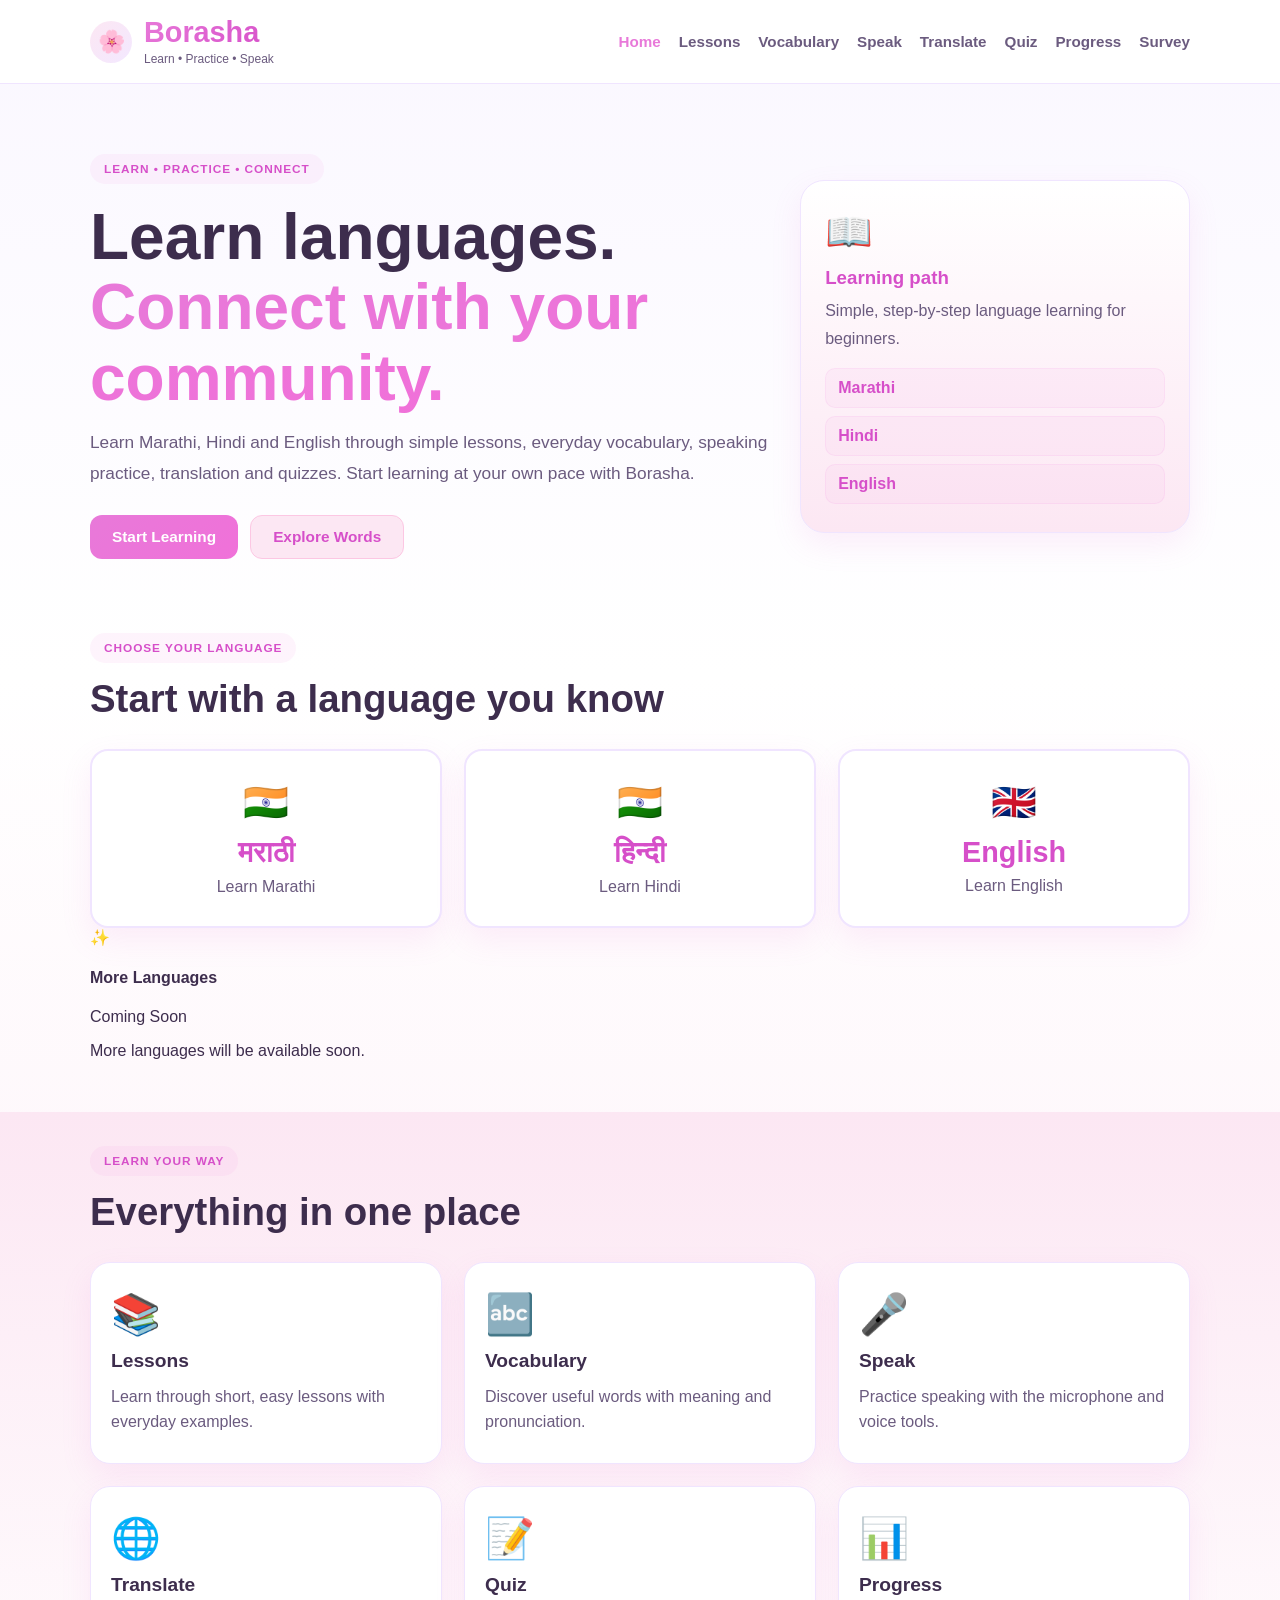
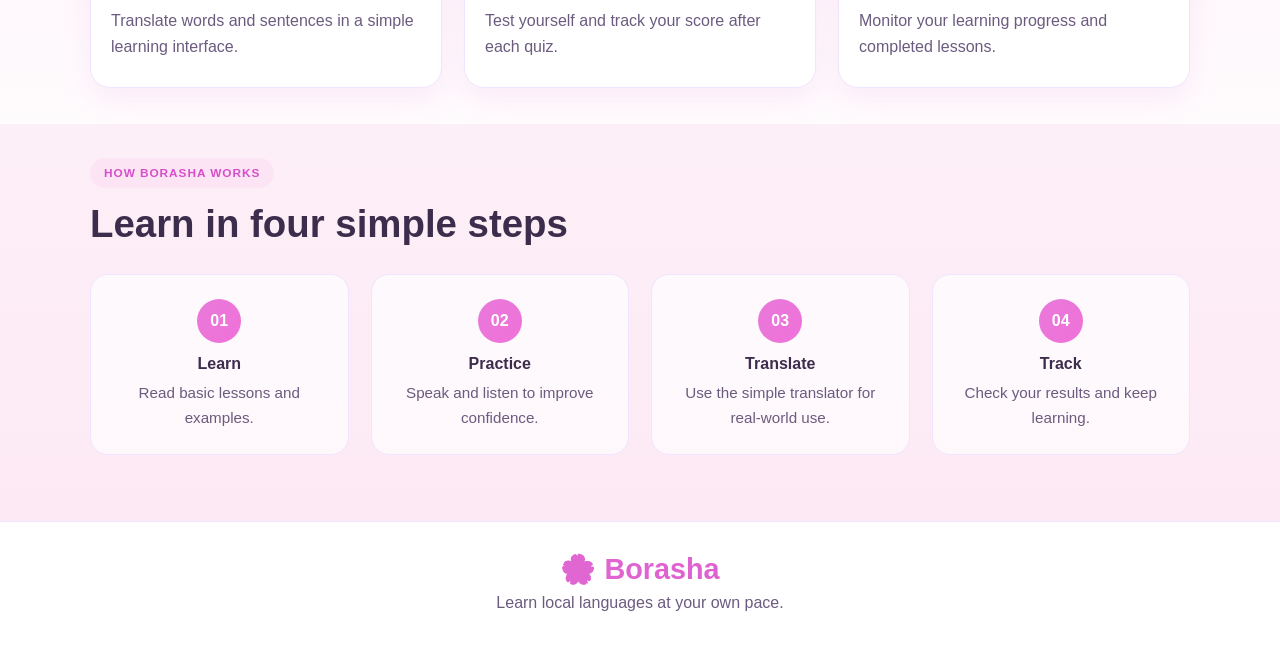
==== commit a3d894a7: "Update index.html for modern Borasha UI" ====
--- a/index.html
+++ b/index.html
@@ -25,7 +25,7 @@
                 <a href="translator.html">Translate</a>
                 <a href="quiz.html">Quiz</a>
                 <a href="progress.html">Progress</a>
-                <a href="feedback.html">Feedback</a>
+                <a href="feedback.html">Survey</a>
             </nav>
         </div>
     </header>
@@ -34,11 +34,12 @@
         <section class="hero">
             <div class="container hero-layout">
                 <div class="hero-content">
-                    <span class="eyebrow">Welcome to Borasha</span>
-                    <h2>Learn a language. <span>Connect with people.</span></h2>
+                    <span class="eyebrow">Learn • Practice • Connect</span>
+                    <h2>Learn languages. <span>Connect with your community.</span></h2>
                     <p>
                         Learn Marathi, Hindi and English through simple lessons,
-                        everyday vocabulary, speaking practice and quizzes.
+                        everyday vocabulary, speaking practice, translation and quizzes.
+                        Start learning at your own pace with Borasha.
                     </p>
 
                     <div class="button-row">
@@ -71,19 +72,28 @@
                     <div class="lang-card" onclick="selectLanguage('Marathi')">
                         <div class="lang-flag">🇮🇳</div>
                         <h4>मराठी</h4>
-                        <p>Marathi</p>
+                        <p>Learn Marathi</p>
                     </div>
 
                     <div class="lang-card" onclick="selectLanguage('Hindi')">
                         <div class="lang-flag">🇮🇳</div>
                         <h4>हिन्दी</h4>
-                        <p>Hindi</p>
+                        <p>Learn Hindi</p>
                     </div>
 
                     <div class="lang-card" onclick="selectLanguage('English')">
                         <div class="lang-flag">🇬🇧</div>
                         <h4>English</h4>
-                        <p>English</p>
+                        <p>Learn English</p>
+                    </div>
+                </div>
+
+                <div class="coming-soon">
+                    <div class="coming-soon-card">
+                        <span class="coming-icon">✨</span>
+                        <h4>More Languages</h4>
+                        <span class="coming-badge">Coming Soon</span>
+                        <p>More languages will be available soon.</p>
                     </div>
                 </div>
             </div>
--- a/css/style.css
+++ b/css/style.css
@@ -1,17 +1,18 @@
 /* Global styles */
 :root {
-    --primary: #6d5ef5;
-    --primary-dark: #5446d8;
+    --primary: #e879d9;
+    --primary-dark: #d64fc9;
     --lavender: #f3e8ff;
-    --soft-purple: #efe9ff;
+    --pink-light: #fce7f3;
+    --soft-purple: #f5f0ff;
     --white: #ffffff;
-    --bg: #f7f4ff;
-    --text: #2d2240;
-    --muted: #625a72;
-    --line: #e9def7;
+    --bg: #faf7ff;
+    --text: #3d2d4d;
+    --muted: #6b5b7f;
+    --line: #f0e5ff;
     --success: #2e9f6a;
     --danger: #d14e6b;
-    --shadow: 0 12px 30px rgba(99, 86, 176, 0.12);
+    --shadow: 0 12px 30px rgba(232, 121, 217, 0.12);
 }
 
 * {
@@ -25,7 +26,7 @@
 body {
     margin: 0;
     font-family: Arial, Helvetica, sans-serif;
-    background: linear-gradient(180deg, #f7f3ff 0%, #ffffff 30%, #f8f4ff 100%);
+    background: linear-gradient(180deg, #faf7ff 0%, #ffffff 30%, #fce7f3 100%);
     color: var(--text);
 }
 
@@ -43,7 +44,7 @@
 }
 
 .site-header {
-    background: rgba(255, 255, 255, 0.9);
+    background: rgba(255, 255, 255, 0.92);
     border-bottom: 1px solid var(--line);
     position: sticky;
     top: 0;
@@ -69,7 +70,7 @@
     width: 42px;
     height: 42px;
     border-radius: 50%;
-    background: linear-gradient(135deg, #ecd9ff, #dfe4ff);
+    background: linear-gradient(135deg, #fce7f3, #f3e8ff);
     display: flex;
     align-items: center;
     justify-content: center;
@@ -79,7 +80,10 @@
 .brand h1 {
     margin: 0;
     font-size: 1.8rem;
-    color: var(--primary-dark);
+    background: linear-gradient(135deg, #e879d9, #d64fc9);
+    -webkit-background-clip: text;
+    -webkit-text-fill-color: transparent;
+    background-clip: text;
 }
 
 .brand small {
@@ -119,7 +123,7 @@
 
 .eyebrow {
     display: inline-block;
-    background: rgba(109, 94, 245, 0.08);
+    background: rgba(232, 121, 217, 0.08);
     color: var(--primary-dark);
     padding: 8px 14px;
     border-radius: 999px;
@@ -137,7 +141,10 @@
 }
 
 .hero-content h2 span {
-    color: var(--primary);
+    background: linear-gradient(135deg, #e879d9, #f071d9);
+    -webkit-background-clip: text;
+    -webkit-text-fill-color: transparent;
+    background-clip: text;
 }
 
 .hero-content p {
@@ -168,22 +175,22 @@
 
 .btn:hover {
     transform: translateY(-2px);
-    box-shadow: 0 10px 18px rgba(109, 94, 245, 0.18);
+    box-shadow: 0 10px 18px rgba(232, 121, 217, 0.2);
 }
 
 .btn-primary {
-    background: linear-gradient(135deg, var(--primary), #8d6af7);
+    background: linear-gradient(135deg, #e879d9, #f071d9);
     color: white;
 }
 
 .btn-secondary {
-    background: var(--lavender);
-    color: var(--primary-dark);
-    border: 1px solid var(--line);
+    background: var(--pink-light);
+    color: var(--primary-dark);
+    border: 1px solid #fcc7e3;
 }
 
 .hero-panel {
-    background: linear-gradient(180deg, #ffffff, #f3ebff);
+    background: linear-gradient(180deg, #ffffff, #fce7f3);
     border: 1px solid var(--line);
     border-radius: 24px;
     padding: 28px 24px;
@@ -215,8 +222,8 @@
 }
 
 .hero-panel li {
-    background: rgba(109, 94, 245, 0.06);
-    border: 1px solid rgba(109, 94, 245, 0.08);
+    background: rgba(232, 121, 217, 0.06);
+    border: 1px solid rgba(232, 121, 217, 0.1);
     color: var(--primary-dark);
     border-radius: 10px;
     padding: 10px 12px;
@@ -228,7 +235,7 @@
 }
 
 .alt-bg {
-    background: linear-gradient(180deg, rgba(243, 232, 255, 0.7), rgba(255,255,255,0.6));
+    background: linear-gradient(180deg, #fce7f3 0%, rgba(255,255,255,0.8) 100%);
 }
 
 .section-head {
@@ -260,18 +267,19 @@
 
 .lang-card {
     background: var(--white);
-    border: 1px solid var(--line);
+    border: 2px solid var(--line);
     border-radius: 18px;
     padding: 30px 20px;
     text-align: center;
     box-shadow: var(--shadow);
     cursor: pointer;
-    transition: transform 0.2s ease, box-shadow 0.2s ease;
+    transition: transform 0.2s ease, box-shadow 0.2s ease, border-color 0.2s ease;
 }
 
 .lang-card:hover {
     transform: translateY(-5px);
-    box-shadow: 0 18px 28px rgba(109, 94, 245, 0.14);
+    box-shadow: 0 18px 28px rgba(232, 121, 217, 0.15);
+    border-color: var(--primary);
 }
 
 .lang-flag {
@@ -343,7 +351,7 @@
     width: 44px;
     height: 44px;
     border-radius: 50%;
-    background: linear-gradient(135deg, var(--primary), #a392ff);
+    background: linear-gradient(135deg, #e879d9, #f071d9);
     color: white;
     font-weight: 700;
     margin-bottom: 12px;
@@ -382,8 +390,8 @@
 }
 
 .lesson-card.completed {
-    background: linear-gradient(180deg, #f3e8ff, #fff);
-    border-left-color: #8b5cf6;
+    background: linear-gradient(180deg, #fce7f3, #fff);
+    border-left-color: #f071d9;
 }
 
 .lesson-number {
@@ -451,7 +459,7 @@
 
 .word-item,
 .sentence-item {
-    background: #f9f5ff;
+    background: #faf7ff;
     border: 1px solid var(--line);
     border-radius: 12px;
     padding: 16px;
@@ -494,7 +502,7 @@
 }
 
 .answer-btn:hover {
-    background: #f3ebff;
+    background: #fce7f3;
 }
 
 .practice-result,
@@ -518,7 +526,7 @@
 }
 
 .complete-panel {
-    background: linear-gradient(135deg, var(--primary), #8b74ff);
+    background: linear-gradient(135deg, #e879d9, #f071d9);
     border-radius: 18px;
     padding: 24px;
     color: white;
@@ -592,7 +600,7 @@
 .progress-bar {
     width: 100%;
     height: 12px;
-    background: #efe9ff;
+    background: #f0e5ff;
     border-radius: 999px;
     overflow: hidden;
 }
@@ -600,7 +608,7 @@
 .progress-fill {
     width: 10%;
     height: 100%;
-    background: linear-gradient(135deg, var(--primary), #9a88ff);
+    background: linear-gradient(135deg, #e879d9, #f071d9);
     border-radius: 999px;
 }
 
@@ -629,7 +637,7 @@
 
 .meaning-badge {
     display: inline-block;
-    background: var(--lavender);
+    background: var(--pink-light);
     color: var(--primary-dark);
     padding: 10px 18px;
     border-radius: 999px;
@@ -676,12 +684,12 @@
 textarea:focus,
 input:focus,
 select:focus {
-    outline: 2px solid rgba(109, 94, 245, 0.18);
+    outline: 2px solid rgba(232, 121, 217, 0.18);
 }
 
 .translation-output {
     margin-top: 20px;
-    background: #f9f5ff;
+    background: #faf7ff;
     border: 1px solid var(--line);
     border-radius: 12px;
     padding: 18px;
@@ -724,7 +732,7 @@
 }
 
 .quiz-option:hover {
-    background: #f3ebff;
+    background: #fce7f3;
 }
 
 .progress-panel {
@@ -739,7 +747,7 @@
     gap: 12px;
     padding: 14px 16px;
     border-radius: 12px;
-    background: #faf6ff;
+    background: #faf7ff;
     border: 1px solid var(--line);
 }
 
@@ -761,6 +769,21 @@
     gap: 8px;
     font-weight: 700;
     color: var(--text);
+}
+
+.survey-container {
+    background: var(--white);
+    border: 1px solid var(--line);
+    border-radius: 20px;
+    padding: 24px;
+    box-shadow: var(--shadow);
+    margin: 28px 0;
+}
+
+.survey-container iframe {
+    width: 100%;
+    min-height: 2000px;
+    border: none;
 }
 
 .site-footer {
@@ -776,7 +799,10 @@
 
 .footer-inner h3 {
     margin: 0 0 8px;
-    color: var(--primary-dark);
+    background: linear-gradient(135deg, #e879d9, #d64fc9);
+    -webkit-background-clip: text;
+    -webkit-text-fill-color: transparent;
+    background-clip: text;
     font-size: 1.8rem;
 }
 
@@ -826,4 +852,4 @@
     .hero {
         padding-top: 40px;
     }
-}
+}
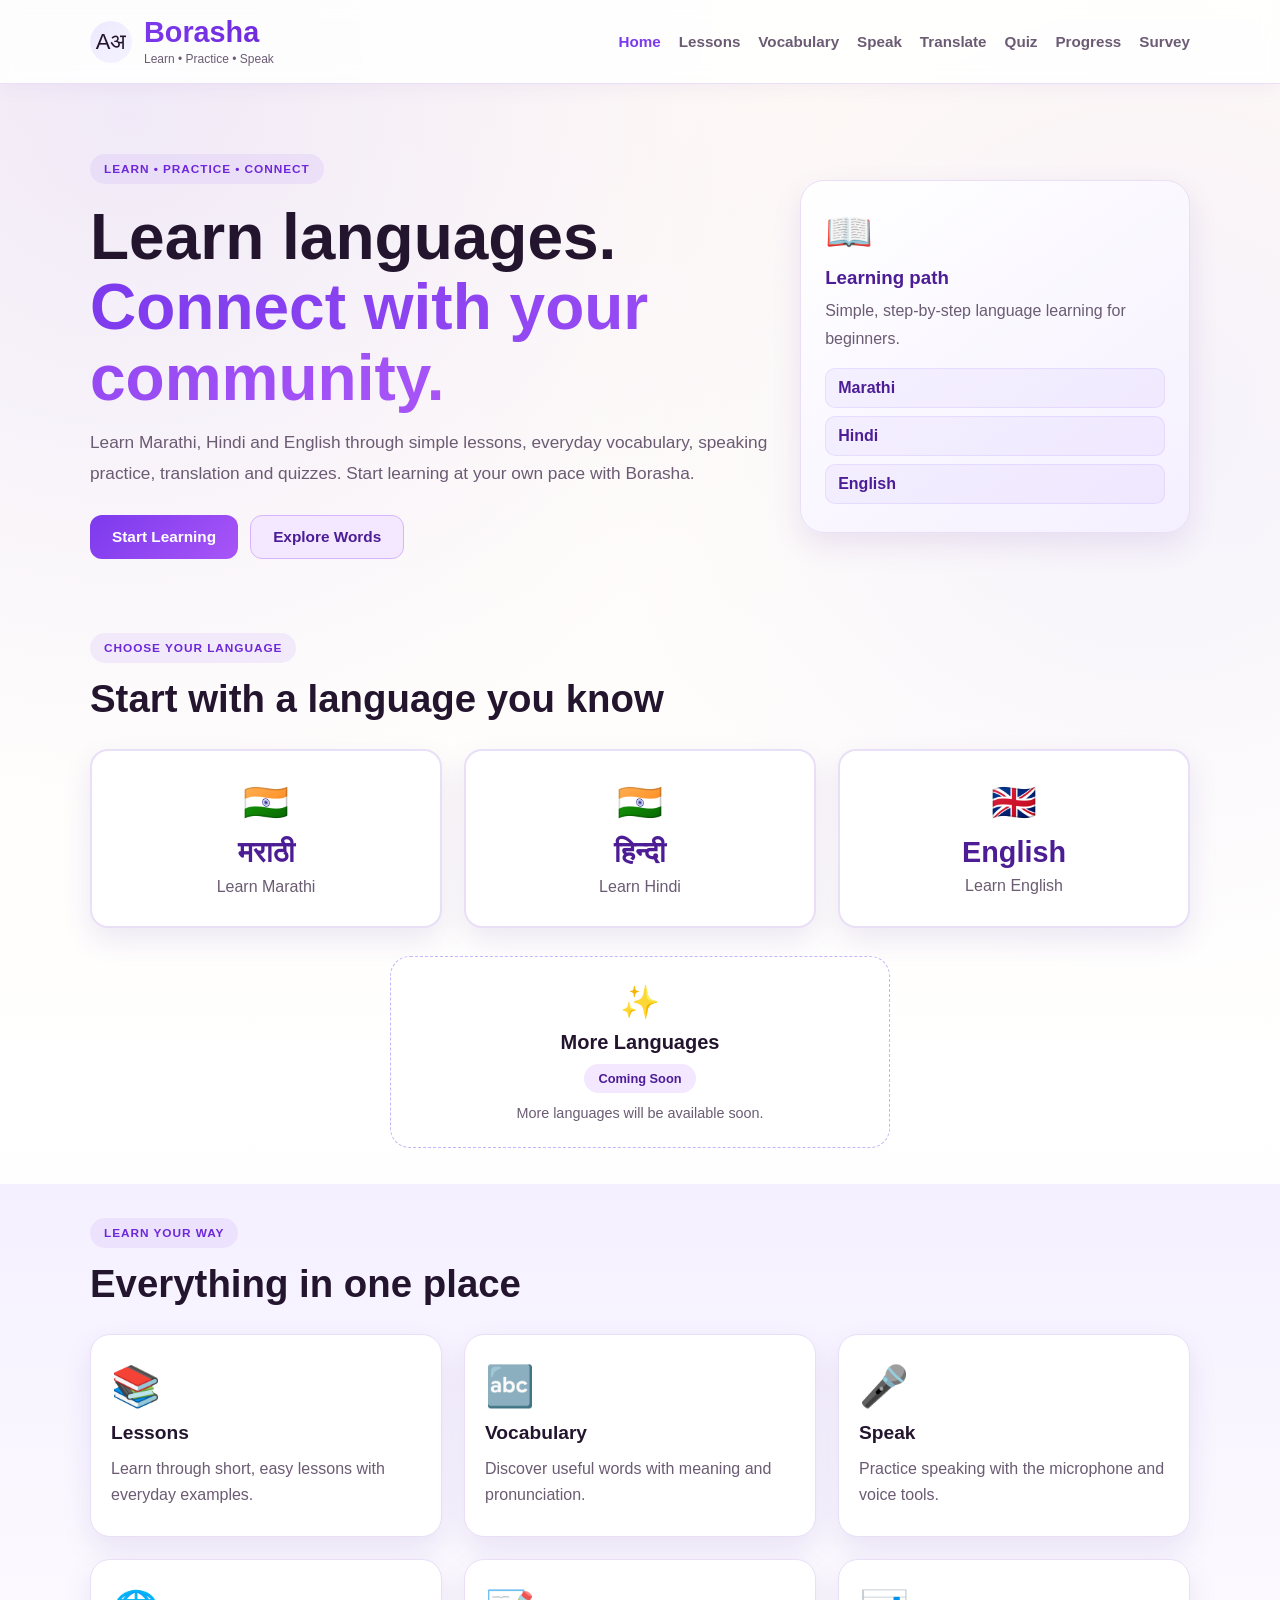
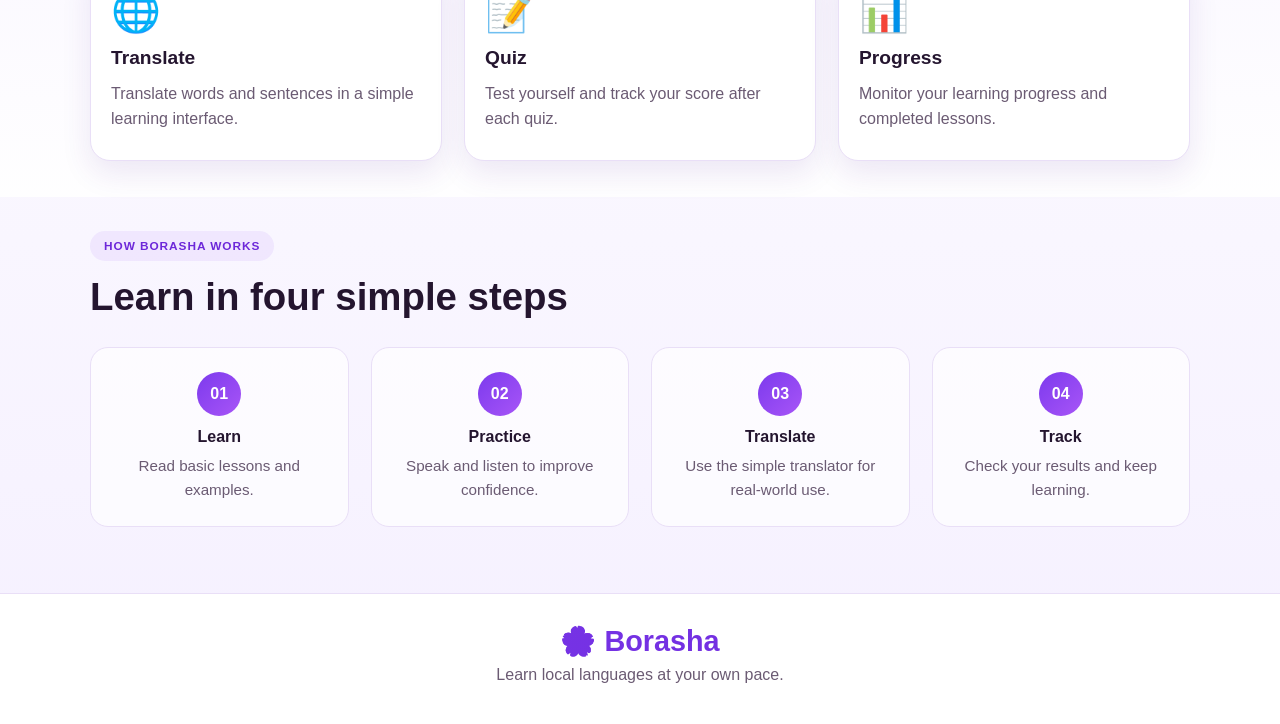
==== commit 2ab2014c: "Update Borasha language logo" ====
--- a/index.html
+++ b/index.html
@@ -10,7 +10,7 @@
     <header class="site-header">
         <div class="container header-inner">
             <div class="brand">
-                <div class="brand-mark">🌸</div>
+                <div class="brand-mark" aria-label="Borasha language logo"><span class="brand-letter">A</span><span class="brand-letter local">अ</span></div>
                 <div>
                     <h1>Borasha</h1>
                     <small>Learn • Practice • Speak</small>
--- a/css/style.css
+++ b/css/style.css
@@ -1,18 +1,18 @@
 /* Global styles */
 :root {
-    --primary: #e879d9;
-    --primary-dark: #d64fc9;
+    --primary: #8b5cf6;
+    --primary-dark: #6d28d9;
     --lavender: #f3e8ff;
-    --pink-light: #fce7f3;
+    --pink-light: #f3e8ff;
     --soft-purple: #f5f0ff;
     --white: #ffffff;
-    --bg: #faf7ff;
+    --bg: #faf8ff;
     --text: #3d2d4d;
     --muted: #6b5b7f;
-    --line: #f0e5ff;
+    --line: #e9dff7;
     --success: #2e9f6a;
     --danger: #d14e6b;
-    --shadow: 0 12px 30px rgba(232, 121, 217, 0.12);
+    --shadow: 0 12px 30px rgba(109, 40, 217, 0.12);
 }
 
 * {
@@ -26,7 +26,7 @@
 body {
     margin: 0;
     font-family: Arial, Helvetica, sans-serif;
-    background: linear-gradient(180deg, #faf7ff 0%, #ffffff 30%, #fce7f3 100%);
+    background: linear-gradient(180deg, #faf8ff 0%, #ffffff 30%, #f3e8ff 100%);
     color: var(--text);
 }
 
@@ -70,7 +70,7 @@
     width: 42px;
     height: 42px;
     border-radius: 50%;
-    background: linear-gradient(135deg, #fce7f3, #f3e8ff);
+    background: linear-gradient(135deg, #f3e8ff, #f3e8ff);
     display: flex;
     align-items: center;
     justify-content: center;
@@ -80,7 +80,7 @@
 .brand h1 {
     margin: 0;
     font-size: 1.8rem;
-    background: linear-gradient(135deg, #e879d9, #d64fc9);
+    background: linear-gradient(135deg, #8b5cf6, #6d28d9);
     -webkit-background-clip: text;
     -webkit-text-fill-color: transparent;
     background-clip: text;
@@ -123,7 +123,7 @@
 
 .eyebrow {
     display: inline-block;
-    background: rgba(232, 121, 217, 0.08);
+    background: rgba(139, 92, 246, 0.10);
     color: var(--primary-dark);
     padding: 8px 14px;
     border-radius: 999px;
@@ -141,7 +141,7 @@
 }
 
 .hero-content h2 span {
-    background: linear-gradient(135deg, #e879d9, #f071d9);
+    background: linear-gradient(135deg, #8b5cf6, #a855f7);
     -webkit-background-clip: text;
     -webkit-text-fill-color: transparent;
     background-clip: text;
@@ -175,22 +175,22 @@
 
 .btn:hover {
     transform: translateY(-2px);
-    box-shadow: 0 10px 18px rgba(232, 121, 217, 0.2);
+    box-shadow: 0 10px 18px rgba(109, 40, 217, 0.20);
 }
 
 .btn-primary {
-    background: linear-gradient(135deg, #e879d9, #f071d9);
+    background: linear-gradient(135deg, #8b5cf6, #a855f7);
     color: white;
 }
 
 .btn-secondary {
     background: var(--pink-light);
     color: var(--primary-dark);
-    border: 1px solid #fcc7e3;
+    border: 1px solid #d8b4fe;
 }
 
 .hero-panel {
-    background: linear-gradient(180deg, #ffffff, #fce7f3);
+    background: linear-gradient(180deg, #ffffff, #f3e8ff);
     border: 1px solid var(--line);
     border-radius: 24px;
     padding: 28px 24px;
@@ -222,8 +222,8 @@
 }
 
 .hero-panel li {
-    background: rgba(232, 121, 217, 0.06);
-    border: 1px solid rgba(232, 121, 217, 0.1);
+    background: rgba(139, 92, 246, 0.06);
+    border: 1px solid rgba(139, 92, 246, 0.12);
     color: var(--primary-dark);
     border-radius: 10px;
     padding: 10px 12px;
@@ -235,7 +235,7 @@
 }
 
 .alt-bg {
-    background: linear-gradient(180deg, #fce7f3 0%, rgba(255,255,255,0.8) 100%);
+    background: linear-gradient(180deg, #f3e8ff 0%, rgba(255,255,255,0.8) 100%);
 }
 
 .section-head {
@@ -351,7 +351,7 @@
     width: 44px;
     height: 44px;
     border-radius: 50%;
-    background: linear-gradient(135deg, #e879d9, #f071d9);
+    background: linear-gradient(135deg, #8b5cf6, #a855f7);
     color: white;
     font-weight: 700;
     margin-bottom: 12px;
@@ -390,8 +390,8 @@
 }
 
 .lesson-card.completed {
-    background: linear-gradient(180deg, #fce7f3, #fff);
-    border-left-color: #f071d9;
+    background: linear-gradient(180deg, #f3e8ff, #fff);
+    border-left-color: #a855f7;
 }
 
 .lesson-number {
@@ -459,7 +459,7 @@
 
 .word-item,
 .sentence-item {
-    background: #faf7ff;
+    background: #faf8ff;
     border: 1px solid var(--line);
     border-radius: 12px;
     padding: 16px;
@@ -502,7 +502,7 @@
 }
 
 .answer-btn:hover {
-    background: #fce7f3;
+    background: #f3e8ff;
 }
 
 .practice-result,
@@ -526,7 +526,7 @@
 }
 
 .complete-panel {
-    background: linear-gradient(135deg, #e879d9, #f071d9);
+    background: linear-gradient(135deg, #8b5cf6, #a855f7);
     border-radius: 18px;
     padding: 24px;
     color: white;
@@ -600,7 +600,7 @@
 .progress-bar {
     width: 100%;
     height: 12px;
-    background: #f0e5ff;
+    background: #e9dff7;
     border-radius: 999px;
     overflow: hidden;
 }
@@ -608,7 +608,7 @@
 .progress-fill {
     width: 10%;
     height: 100%;
-    background: linear-gradient(135deg, #e879d9, #f071d9);
+    background: linear-gradient(135deg, #8b5cf6, #a855f7);
     border-radius: 999px;
 }
 
@@ -689,7 +689,7 @@
 
 .translation-output {
     margin-top: 20px;
-    background: #faf7ff;
+    background: #faf8ff;
     border: 1px solid var(--line);
     border-radius: 12px;
     padding: 18px;
@@ -732,7 +732,7 @@
 }
 
 .quiz-option:hover {
-    background: #fce7f3;
+    background: #f3e8ff;
 }
 
 .progress-panel {
@@ -747,7 +747,7 @@
     gap: 12px;
     padding: 14px 16px;
     border-radius: 12px;
-    background: #faf7ff;
+    background: #faf8ff;
     border: 1px solid var(--line);
 }
 
@@ -799,7 +799,7 @@
 
 .footer-inner h3 {
     margin: 0 0 8px;
-    background: linear-gradient(135deg, #e879d9, #d64fc9);
+    background: linear-gradient(135deg, #8b5cf6, #6d28d9);
     -webkit-background-clip: text;
     -webkit-text-fill-color: transparent;
     background-clip: text;
@@ -852,4 +852,327 @@
     .hero {
         padding-top: 40px;
     }
-}+}
+
+/* Coming Soon language section */
+.coming-soon {
+    margin-top: 28px;
+    display: flex;
+    justify-content: center;
+}
+
+.coming-soon-card {
+    width: min(500px, 100%);
+    background: rgba(255, 255, 255, 0.8);
+    border: 1px dashed #d9c9e8;
+    border-radius: 20px;
+    padding: 26px;
+    text-align: center;
+}
+
+.coming-icon {
+    font-size: 2rem;
+}
+
+.coming-soon-card h4 {
+    margin: 10px 0;
+    color: var(--text);
+    font-size: 1.25rem;
+}
+
+.coming-badge {
+    display: inline-block;
+    background: var(--pink-light);
+    color: var(--primary-dark);
+    padding: 7px 14px;
+    border-radius: 999px;
+    font-size: 0.8rem;
+    font-weight: 700;
+}
+
+.coming-soon-card p {
+    color: var(--muted);
+    margin: 12px 0 0;
+    font-size: 0.9rem;
+}
+
+/* Minimal survey page */
+.survey-card {
+    max-width: 650px;
+    margin: 0 auto;
+    background: rgba(255, 255, 255, 0.9);
+    border: 1px solid var(--line);
+    border-radius: 24px;
+    padding: 40px 34px;
+    text-align: center;
+    box-shadow: var(--shadow);
+}
+
+.survey-icon {
+    width: 70px;
+    height: 70px;
+    margin: 0 auto 18px;
+    border-radius: 50%;
+    background: var(--pink-light);
+    display: flex;
+    align-items: center;
+    justify-content: center;
+    font-size: 2rem;
+}
+
+.survey-card h4 {
+    margin: 0 0 12px;
+    font-size: 1.6rem;
+    color: var(--primary-dark);
+}
+
+.survey-card > p {
+    max-width: 500px;
+    margin: 0 auto 28px;
+    color: var(--muted);
+    line-height: 1.7;
+}
+
+.survey-info {
+    display: grid;
+    grid-template-columns: repeat(3, 1fr);
+    gap: 12px;
+    margin-bottom: 28px;
+}
+
+.survey-info div {
+    background: var(--soft-purple);
+    border-radius: 14px;
+    padding: 16px 10px;
+}
+
+.survey-info strong {
+    display: block;
+    color: var(--text);
+    font-size: 0.9rem;
+    margin-bottom: 6px;
+}
+
+.survey-info span {
+    display: block;
+    color: var(--muted);
+    font-size: 0.78rem;
+    line-height: 1.4;
+}
+
+.survey-button {
+    width: 100%;
+}
+
+@media (max-width: 700px) {
+    .survey-card {
+        padding: 30px 20px;
+    }
+
+    .survey-info {
+        grid-template-columns: 1fr;
+    }
+}
+
+/* Translator image tools */
+.translator-actions {
+    display: flex;
+    flex-wrap: wrap;
+    gap: 12px;
+}
+
+.input-divider {
+    display: flex;
+    align-items: center;
+    gap: 12px;
+    color: var(--muted);
+    font-size: 0.82rem;
+    margin: 4px 0;
+}
+
+.input-divider::before,
+.input-divider::after {
+    content: "";
+    height: 1px;
+    background: var(--line);
+    flex: 1;
+}
+
+.image-tools {
+    display: grid;
+    grid-template-columns: 1fr 1fr;
+    gap: 14px;
+}
+
+.image-tool {
+    min-height: 125px;
+    padding: 20px;
+    border: 1px solid var(--line);
+    border-radius: 18px;
+    background: linear-gradient(145deg, #fff, #faf8ff);
+    display: flex;
+    flex-direction: column;
+    align-items: center;
+    justify-content: center;
+    gap: 7px;
+    cursor: pointer;
+    color: var(--text);
+    transition: transform 0.2s ease, border-color 0.2s ease, box-shadow 0.2s ease;
+}
+
+.image-tool:hover {
+    transform: translateY(-3px);
+    border-color: var(--primary);
+    box-shadow: var(--shadow);
+}
+
+.image-tool-icon {
+    font-size: 2rem;
+}
+
+.image-tool strong {
+    font-size: 1rem;
+}
+
+.image-tool small {
+    color: var(--muted);
+}
+
+.camera-box {
+    margin-top: 16px;
+    padding: 14px;
+    background: #241b2d;
+    border-radius: 18px;
+}
+
+.camera-box video {
+    display: block;
+    width: 100%;
+    max-height: 420px;
+    object-fit: cover;
+    border-radius: 12px;
+    background: #111;
+}
+
+.camera-actions {
+    display: flex;
+    justify-content: center;
+    flex-wrap: wrap;
+    gap: 10px;
+    margin-top: 12px;
+}
+
+.image-preview-box {
+    display: grid;
+    grid-template-columns: 110px 1fr auto;
+    align-items: center;
+    gap: 16px;
+    margin-top: 16px;
+    padding: 14px;
+    border: 1px solid var(--line);
+    border-radius: 16px;
+    background: var(--soft-purple);
+}
+
+.image-preview-box img {
+    width: 110px;
+    height: 85px;
+    object-fit: cover;
+    border-radius: 10px;
+}
+
+.image-preview-box strong {
+    color: var(--primary-dark);
+}
+
+.image-preview-box p {
+    margin: 5px 0 0;
+    color: var(--muted);
+    font-size: 0.85rem;
+    line-height: 1.5;
+}
+
+.result-heading {
+    display: flex;
+    align-items: center;
+    justify-content: space-between;
+    gap: 12px;
+    margin-bottom: 12px;
+}
+
+.result-heading h4 {
+    margin: 0;
+}
+
+.result-heading span {
+    color: var(--muted);
+    font-size: 0.78rem;
+}
+
+.result-speak {
+    margin-top: 14px;
+}
+
+@media (max-width: 600px) {
+    .image-tools {
+        grid-template-columns: 1fr;
+    }
+
+    .image-preview-box {
+        grid-template-columns: 80px 1fr;
+    }
+
+    .image-preview-box .btn {
+        grid-column: 1 / -1;
+    }
+
+    .image-preview-box img {
+        width: 80px;
+        height: 70px;
+    }
+}
+
+
+.vocab-listen { margin-top: 14px; padding: 9px 14px; font-size: 0.85rem; }
+
+
+/* Borasha modern theme refresh */
+:root {
+    --primary: #7c3aed;
+    --primary-dark: #4c1d95;
+    --lavender: #ede9fe;
+    --pink-light: #f3e8ff;
+    --soft-purple: #f5f3ff;
+    --white: #ffffff;
+    --bg: #fffaf5;
+    --text: #24152f;
+    --muted: #6b5b73;
+    --line: #e9dff7;
+    --success: #23845a;
+    --danger: #c2415b;
+    --shadow: 0 12px 30px rgba(76, 29, 149, 0.10);
+}
+body {
+    background: radial-gradient(circle at 10% 5%, rgba(196,181,253,.24), transparent 28%),
+                radial-gradient(circle at 90% 18%, rgba(221,214,254,.28), transparent 25%),
+                linear-gradient(180deg, #fffaf5 0%, #fff 48%, #f5f0ff 100%);
+}
+.site-header { background: rgba(255,255,255,.88); box-shadow: 0 4px 20px rgba(76,29,149,.05); }
+.brand-mark { background: linear-gradient(135deg,#ede9fe,#f5f3ff); border-color:#e9d5ff; }
+.btn-primary,.step-card span,.complete-panel,.progress-fill { background:linear-gradient(135deg,#7c3aed,#a855f7); }
+.btn-secondary { background:#f3e8ff; color:#4c1d95; border-color:#d8b4fe; }
+.hero-panel { background:linear-gradient(145deg,#fff,#f5f0ff); }
+.alt-bg { background:linear-gradient(180deg,#f5f0ff 0%,rgba(255,255,255,.9) 100%); }
+.lang-card:hover,.feature-card:hover,.image-tool:hover { box-shadow:0 18px 32px rgba(76,29,149,.12); }
+.lang-card h4,.hero-panel h3,.lesson-box h4,.word-item .marathi,.word,.target-word,.survey-card h4 { color:#4c1d95; }
+.lesson-card.completed { background:linear-gradient(180deg,#f3e8ff,#fff); border-left-color:#a855f7; }
+.coming-soon-card,.survey-card { background:rgba(255,255,255,.94); }
+.coming-soon-card { border-color:#c4b5fd; }
+.image-tool { background:linear-gradient(145deg,#fff,#f5f3ff); }
+textarea:focus,input:focus,select:focus { outline:2px solid rgba(124,58,237,.18); }
+.answer-btn:hover,.quiz-option:hover { background:#f3e8ff; }
+.main-nav a:hover,.main-nav a.active { color:#7c3aed; }
+.brand h1,.footer-inner h3 { background:linear-gradient(135deg,#7c3aed,#6d28d9); -webkit-background-clip:text; -webkit-text-fill-color:transparent; background-clip:text; }
+.eyebrow { color:#6d28d9; background:rgba(124,58,237,.08); }
+.hero-content h2 span { background:linear-gradient(135deg,#7c3aed,#a855f7); -webkit-background-clip:text; -webkit-text-fill-color:transparent; background-clip:text; }
+.btn:hover { box-shadow:0 10px 18px rgba(76,29,149,.18); }
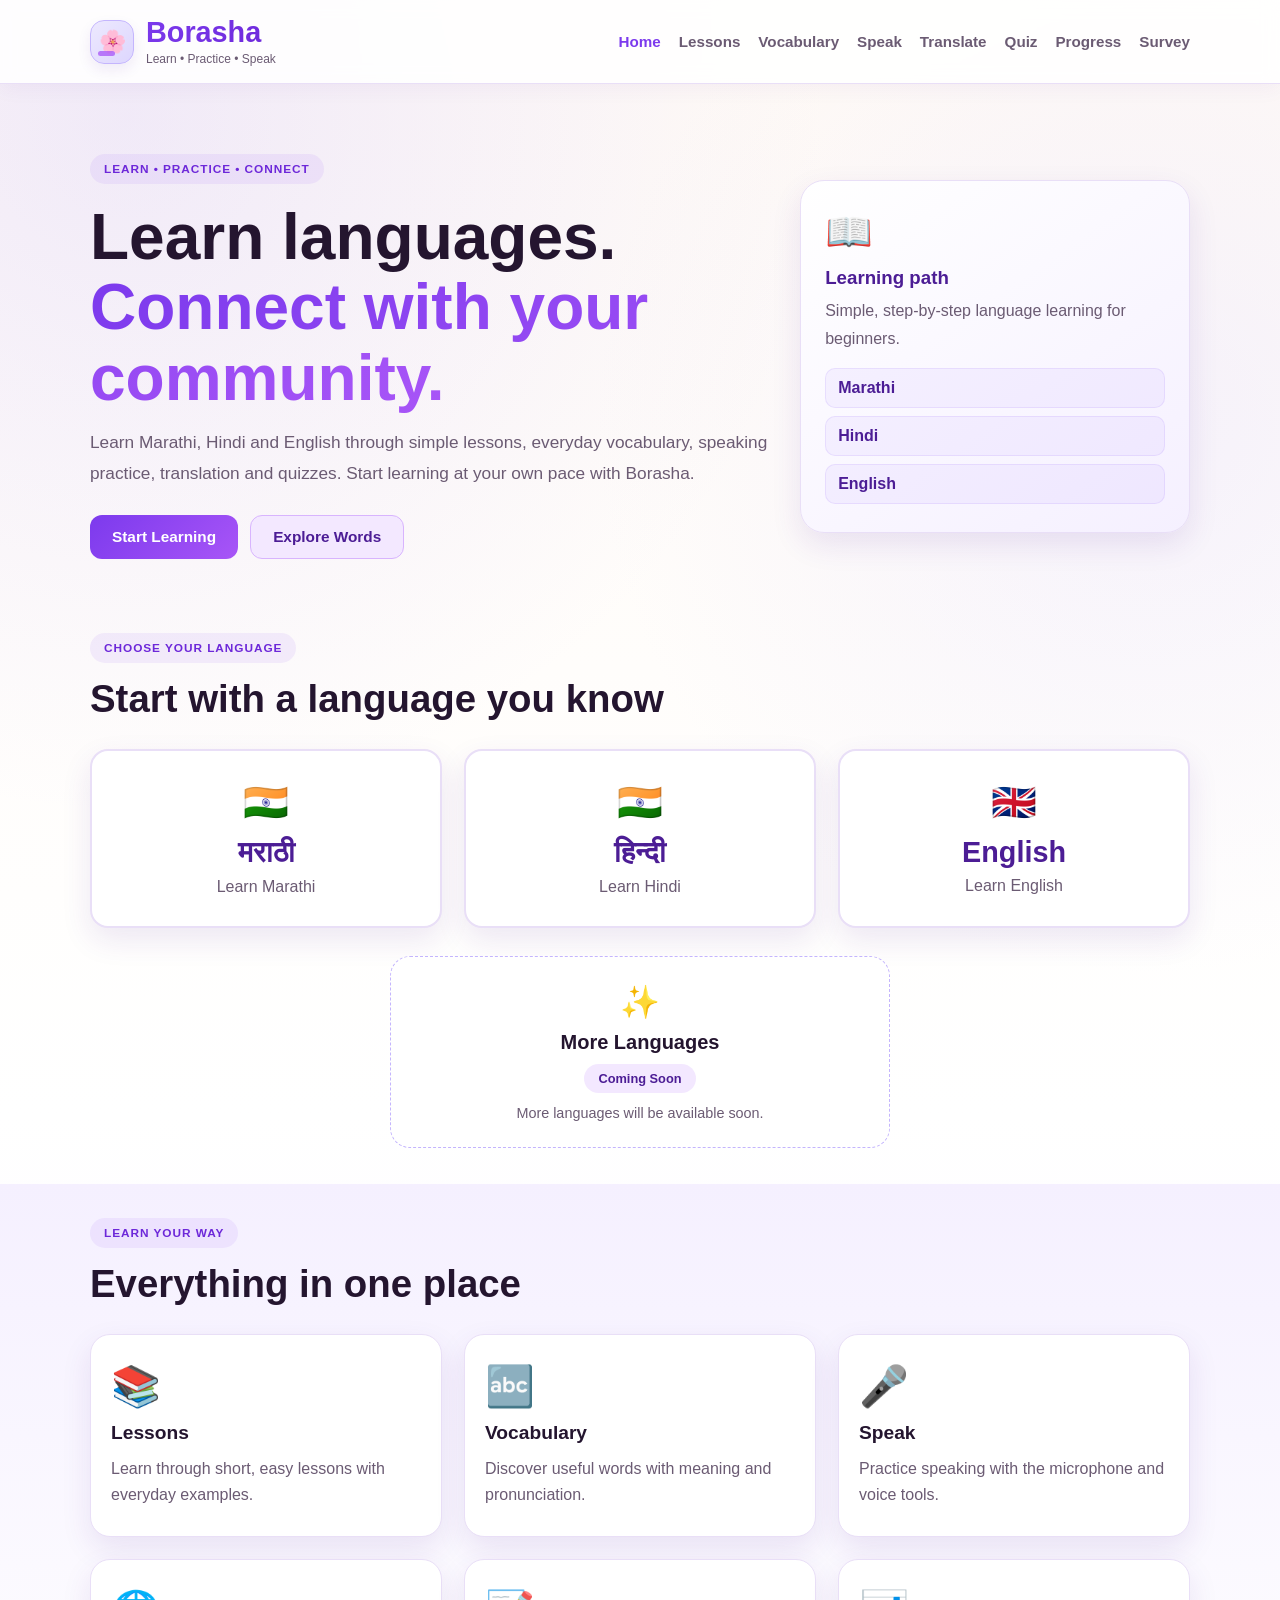
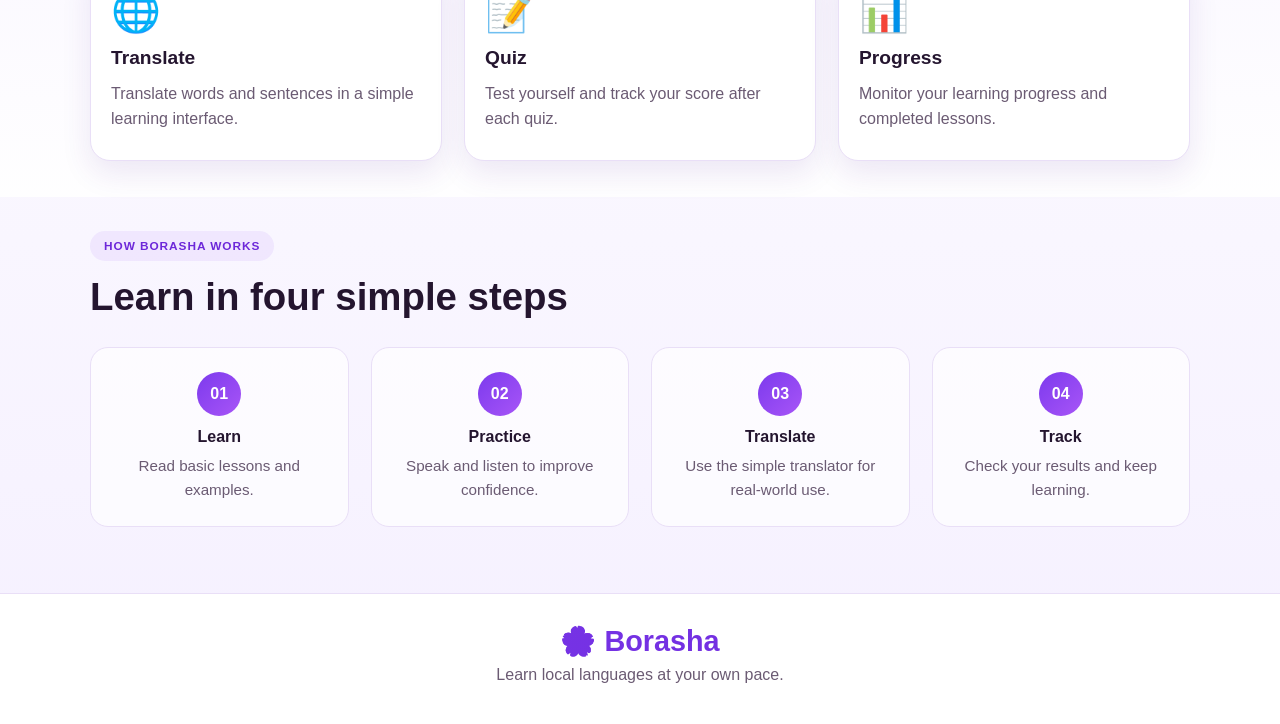
==== commit 0520077a: "Restore Borasha flower logo" ====
--- a/index.html
+++ b/index.html
@@ -10,7 +10,7 @@
     <header class="site-header">
         <div class="container header-inner">
             <div class="brand">
-                <div class="brand-mark" aria-label="Borasha language logo"><span class="brand-letter">A</span><span class="brand-letter local">अ</span></div>
+                <div class="brand-mark" aria-label="Borasha flower logo">🌸</div>
                 <div>
                     <h1>Borasha</h1>
                     <small>Learn • Practice • Speak</small>
--- a/css/style.css
+++ b/css/style.css
@@ -1176,3 +1176,47 @@
 .eyebrow { color:#6d28d9; background:rgba(124,58,237,.08); }
 .hero-content h2 span { background:linear-gradient(135deg,#7c3aed,#a855f7); -webkit-background-clip:text; -webkit-text-fill-color:transparent; background-clip:text; }
 .btn:hover { box-shadow:0 10px 18px rgba(76,29,149,.18); }
+
+
+/* Borasha language logo */
+.brand-mark {
+    position: relative;
+    width: 44px;
+    height: 44px;
+    border-radius: 14px;
+    background: linear-gradient(135deg, #ede9fe, #ddd6fe);
+    border: 1px solid #c4b5fd;
+    color: #4c1d95;
+    box-shadow: 0 6px 14px rgba(76, 29, 149, 0.08);
+    overflow: hidden;
+}
+
+.brand-letter {
+    position: absolute;
+    left: 8px;
+    top: 5px;
+    font-size: 18px;
+    line-height: 1;
+    font-weight: 800;
+    font-family: Arial, Helvetica, sans-serif;
+}
+
+.brand-letter.local {
+    left: auto;
+    right: 7px;
+    top: 20px;
+    font-size: 16px;
+    color: #7c3aed;
+}
+
+.brand-mark::after {
+    content: "";
+    position: absolute;
+    left: 7px;
+    bottom: 7px;
+    width: 17px;
+    height: 5px;
+    border-radius: 999px;
+    background: #a855f7;
+    opacity: 0.75;
+}
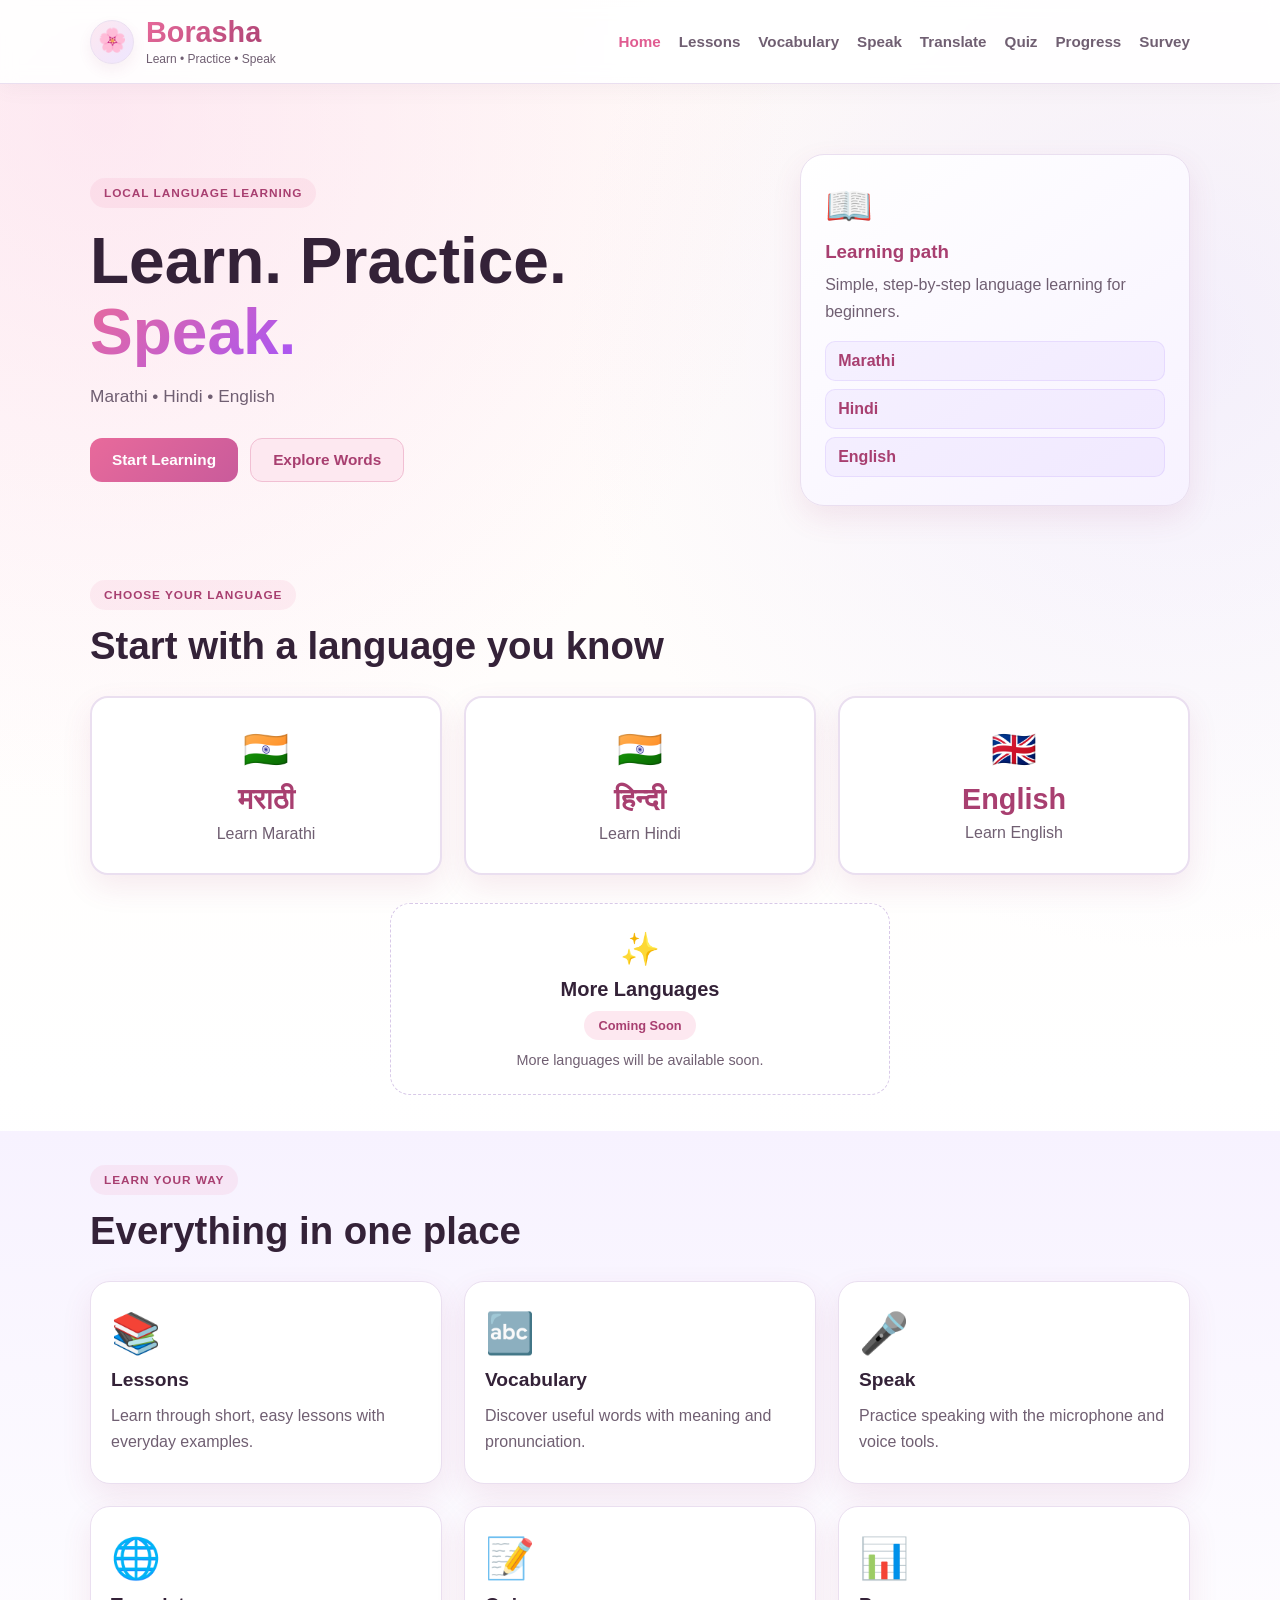
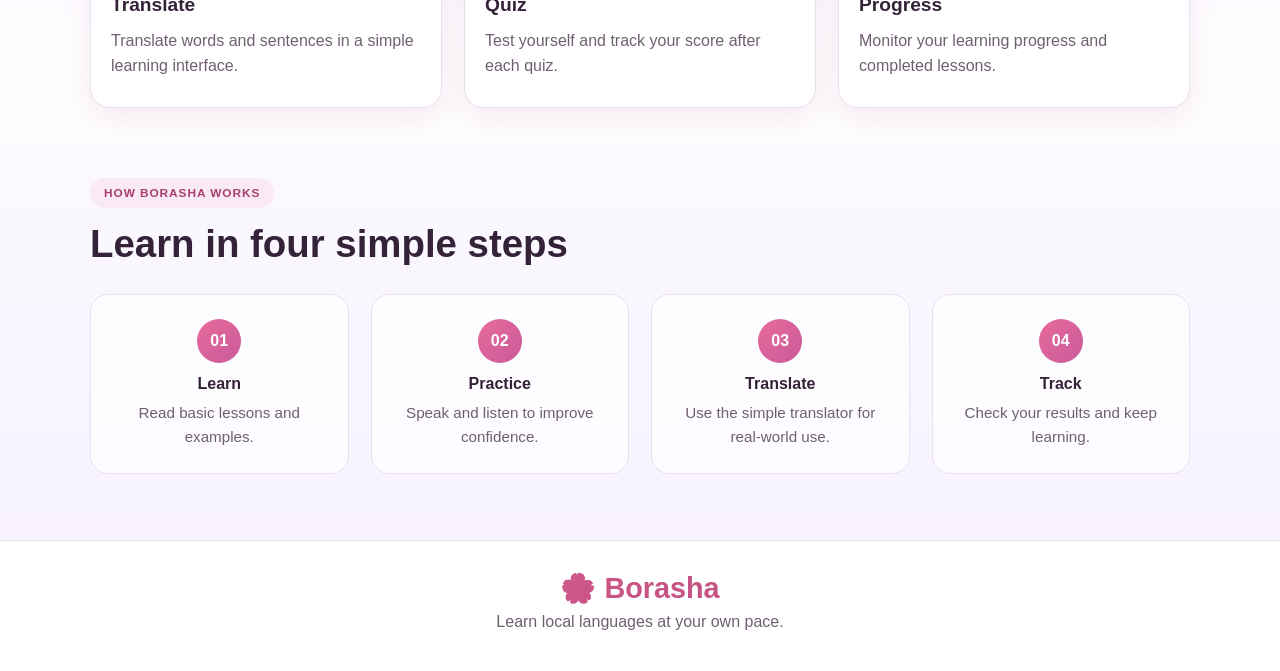
==== commit 380aabf0: "Simplify homepage hero section" ====
--- a/index.html
+++ b/index.html
@@ -34,13 +34,9 @@
         <section class="hero">
             <div class="container hero-layout">
                 <div class="hero-content">
-                    <span class="eyebrow">Learn • Practice • Connect</span>
-                    <h2>Learn languages. <span>Connect with your community.</span></h2>
-                    <p>
-                        Learn Marathi, Hindi and English through simple lessons,
-                        everyday vocabulary, speaking practice, translation and quizzes.
-                        Start learning at your own pace with Borasha.
-                    </p>
+                    <span class="eyebrow">Local Language Learning</span>
+                    <h2>Learn. Practice. <span>Speak.</span></h2>
+                    <p>Marathi • Hindi • English</p>
 
                     <div class="button-row">
                         <a href="lessons.html" class="btn btn-primary">Start Learning</a>
--- a/css/style.css
+++ b/css/style.css
@@ -1220,3 +1220,273 @@
     background: #a855f7;
     opacity: 0.75;
 }
+
+
+/* Borasha flower theme */
+:root {
+    --primary: #e86a9b;
+    --primary-dark: #a83f70;
+    --lavender: #eee6ff;
+    --pink-light: #fde8f0;
+    --soft-purple: #f7f2ff;
+    --white: #ffffff;
+    --bg: #fffaf7;
+    --text: #342238;
+    --muted: #705f72;
+    --line: #eadff0;
+    --success: #23845a;
+    --danger: #c2415b;
+    --shadow: 0 12px 30px rgba(168, 63, 112, 0.10);
+}
+
+body {
+    background:
+        radial-gradient(circle at 8% 5%, rgba(251, 207, 232, 0.42), transparent 28%),
+        radial-gradient(circle at 92% 15%, rgba(221, 214, 254, 0.34), transparent 27%),
+        linear-gradient(180deg, #fffaf7 0%, #ffffff 48%, #f7f2ff 100%);
+}
+
+.site-header {
+    background: rgba(255, 255, 255, 0.91);
+    box-shadow: 0 4px 20px rgba(112, 95, 114, 0.06);
+}
+
+.brand-mark {
+    width: 44px;
+    height: 44px;
+    border-radius: 50%;
+    background: linear-gradient(135deg, #fde8f0, #eee6ff);
+    border: 1px solid #eadff0;
+    display: flex;
+    align-items: center;
+    justify-content: center;
+    font-size: 23px;
+    box-shadow: 0 6px 14px rgba(168, 63, 112, 0.08);
+    overflow: visible;
+}
+
+.brand-letter {
+    position: static;
+}
+
+.brand h1 {
+    background: linear-gradient(135deg, #e86a9b, #a83f70);
+    -webkit-background-clip: text;
+    -webkit-text-fill-color: transparent;
+    background-clip: text;
+}
+
+.main-nav a:hover,
+.main-nav a.active {
+    color: #e05c91;
+}
+
+.eyebrow {
+    color: #a83f70;
+    background: rgba(232, 106, 155, 0.10);
+}
+
+.hero-content h2 span {
+    background: linear-gradient(135deg, #e86a9b, #a855f7);
+    -webkit-background-clip: text;
+    -webkit-text-fill-color: transparent;
+    background-clip: text;
+}
+
+.btn-primary,
+.step-card span,
+.complete-panel,
+.progress-fill {
+    background: linear-gradient(135deg, #e86a9b, #c95b9b);
+}
+
+.btn-secondary {
+    background: #fde8f0;
+    color: #a83f70;
+    border-color: #f1bfd3;
+}
+
+.btn:hover {
+    box-shadow: 0 10px 18px rgba(168, 63, 112, 0.18);
+}
+
+.hero-panel {
+    background: linear-gradient(145deg, #ffffff, #f7f2ff);
+}
+
+.alt-bg {
+    background: linear-gradient(180deg, #f7f2ff 0%, rgba(255,255,255,.92) 100%);
+}
+
+.lang-card h4,
+.hero-panel h3,
+.lesson-box h4,
+.word-item .marathi,
+.word,
+.target-word,
+.survey-card h4 {
+    color: #a83f70;
+}
+
+.lesson-card.completed {
+    background: linear-gradient(180deg, #fde8f0, #ffffff);
+    border-left-color: #e86a9b;
+}
+
+.answer-btn:hover,
+.quiz-option:hover {
+    background: #fde8f0;
+}
+
+.coming-soon-card {
+    border-color: #d8c9e8;
+}
+
+.image-tool {
+    background: linear-gradient(145deg, #ffffff, #f7f2ff);
+}
+
+textarea:focus,
+input:focus,
+select:focus {
+    outline: 2px solid rgba(232, 106, 155, 0.20);
+}
+
+.footer-inner h3 {
+    background: linear-gradient(135deg, #e86a9b, #a83f70);
+    -webkit-background-clip: text;
+    -webkit-text-fill-color: transparent;
+    background-clip: text;
+}
+
+/* Remove the temporary A + अ logo styling */
+.brand-letter.local,
+.brand-mark::after {
+    display: none;
+}
+
+
+/* Center Borasha flower visually inside its circle */
+.brand-mark {
+    line-height: 1;
+    padding: 0;
+}
+
+.brand-mark[aria-label="Borasha flower logo"] {
+    display: flex;
+    align-items: center;
+    justify-content: center;
+    line-height: 1;
+    padding-bottom: 2px;
+}
+
+.brand-mark[aria-label="Borasha flower logo"] {
+    transform: translateY(0);
+}
+
+
+/* Vocabulary page */
+.vocab-controls {
+    display: flex;
+    flex-direction: column;
+    gap: 14px;
+    max-width: 900px;
+    margin: 24px auto;
+}
+#vocabSearch {
+    width: 100%;
+    padding: 14px 18px;
+    border: 1px solid var(--line);
+    border-radius: 14px;
+    background: #fff;
+    font-size: 15px;
+    box-sizing: border-box;
+}
+.vocab-filters {
+    display: flex;
+    flex-wrap: wrap;
+    gap: 8px;
+    justify-content: center;
+}
+.vocab-filter {
+    border: 1px solid #f1bfd3;
+    background: #fff;
+    color: #a83f70;
+    border-radius: 999px;
+    padding: 8px 14px;
+    cursor: pointer;
+    font: inherit;
+}
+.vocab-filter:hover,
+.vocab-filter.active {
+    background: #fde8f0;
+    border-color: #e86a9b;
+}
+.vocab-count {
+    text-align: center;
+    color: var(--muted);
+    margin: 8px 0 18px;
+}
+.vocab-category {
+    display: inline-block;
+    font-size: 12px;
+    color: #a83f70;
+    background: #fde8f0;
+    border-radius: 999px;
+    padding: 4px 9px;
+    margin-bottom: 12px;
+}
+.vocab-card .word-meta {
+    margin: 7px 0;
+}
+.vocab-listen {
+    margin-top: 10px;
+}
+.vocab-empty {
+    text-align: center;
+    color: var(--muted);
+    padding: 30px;
+}
+@media (max-width: 700px) {
+    .vocab-filters { justify-content: flex-start; overflow-x: auto; flex-wrap: nowrap; padding-bottom: 5px; }
+    .vocab-filter { flex: 0 0 auto; }
+}
+
+
+/* Fix selected image preview */
+.image-preview-box {
+    display: grid;
+    grid-template-columns: minmax(160px, 220px) 1fr auto;
+    align-items: center;
+    gap: 18px;
+}
+.image-preview-box[hidden] {
+    display: none !important;
+}
+.image-preview-box img {
+    display: block;
+    width: 100%;
+    max-width: 220px;
+    height: 150px;
+    object-fit: cover;
+    border-radius: 14px;
+    border: 1px solid #eadff0;
+    background: #fff;
+}
+.image-preview-box strong {
+    color: #a83f70;
+    font-size: 18px;
+}
+.image-preview-box p {
+    margin: 8px 0 0;
+    color: var(--muted);
+}
+@media (max-width: 700px) {
+    .image-preview-box {
+        grid-template-columns: 1fr;
+    }
+    .image-preview-box img {
+        max-width: 100%;
+        height: 190px;
+    }
+}
